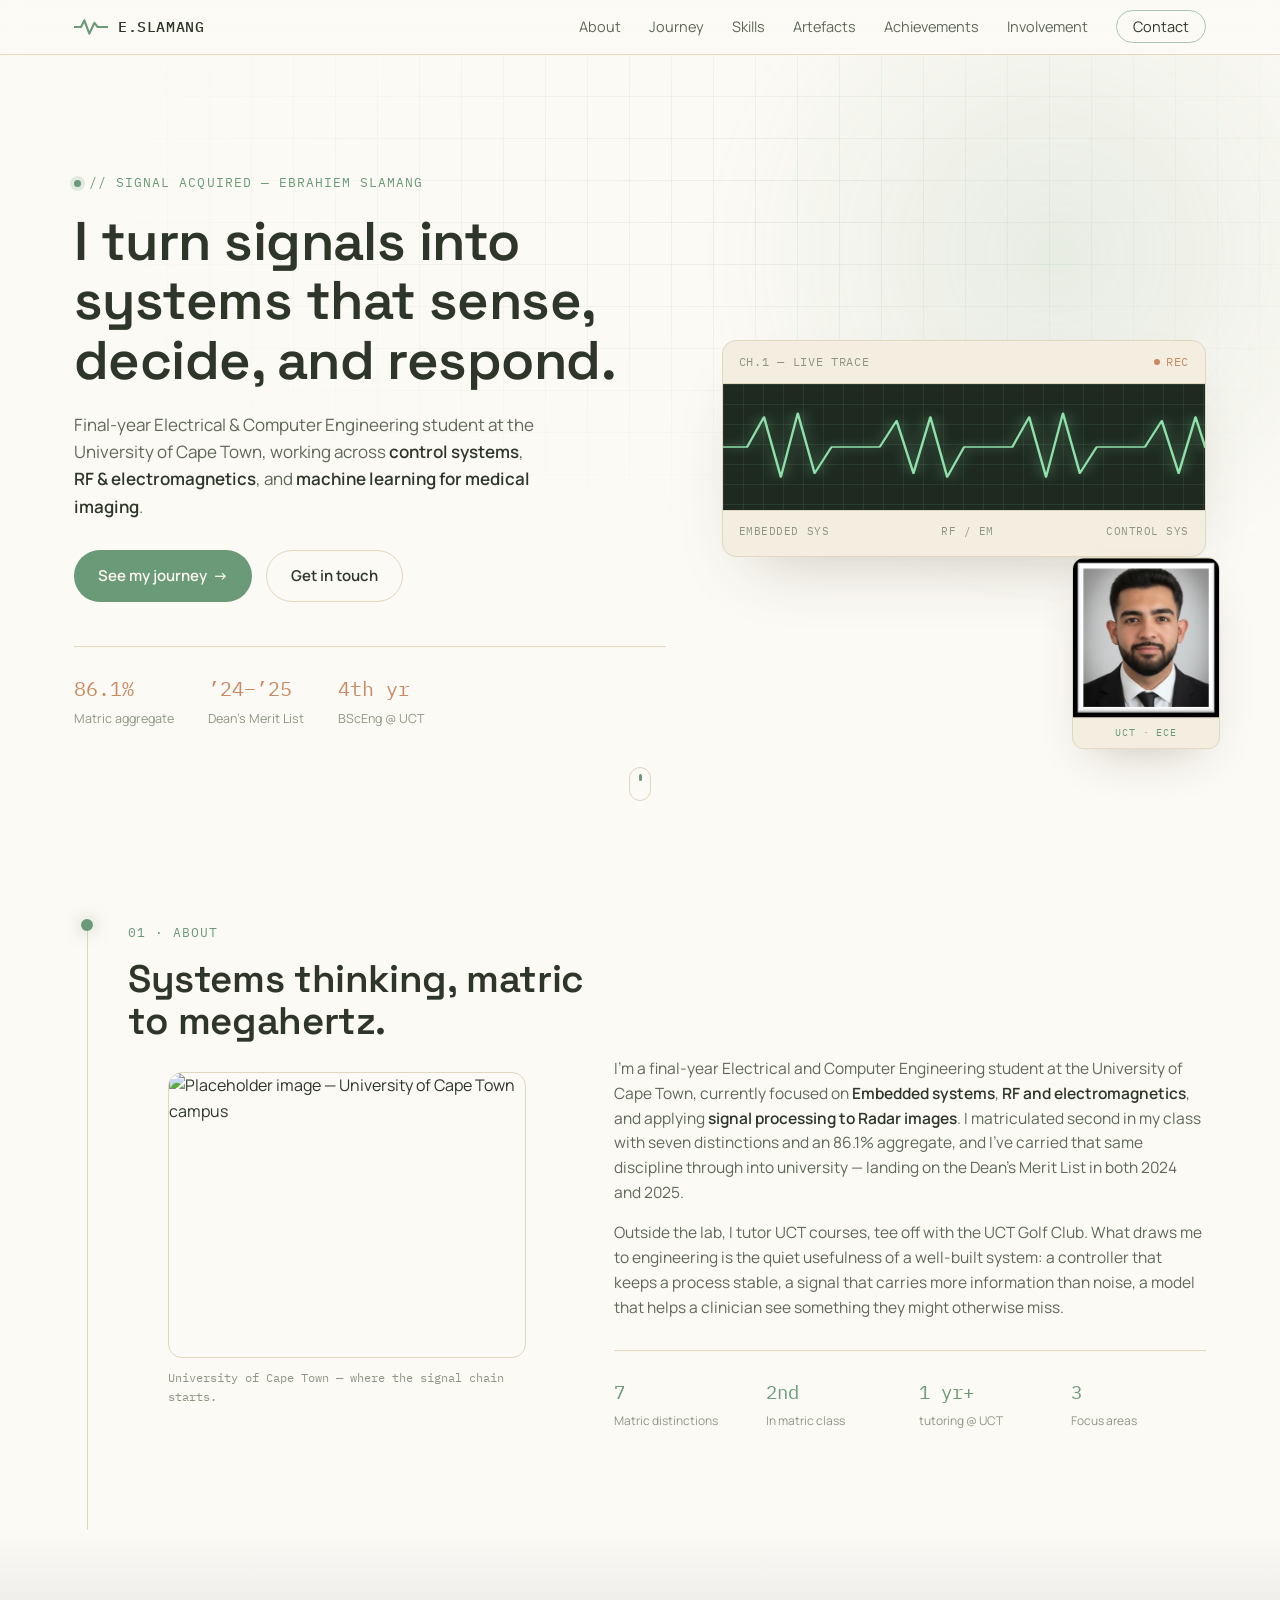
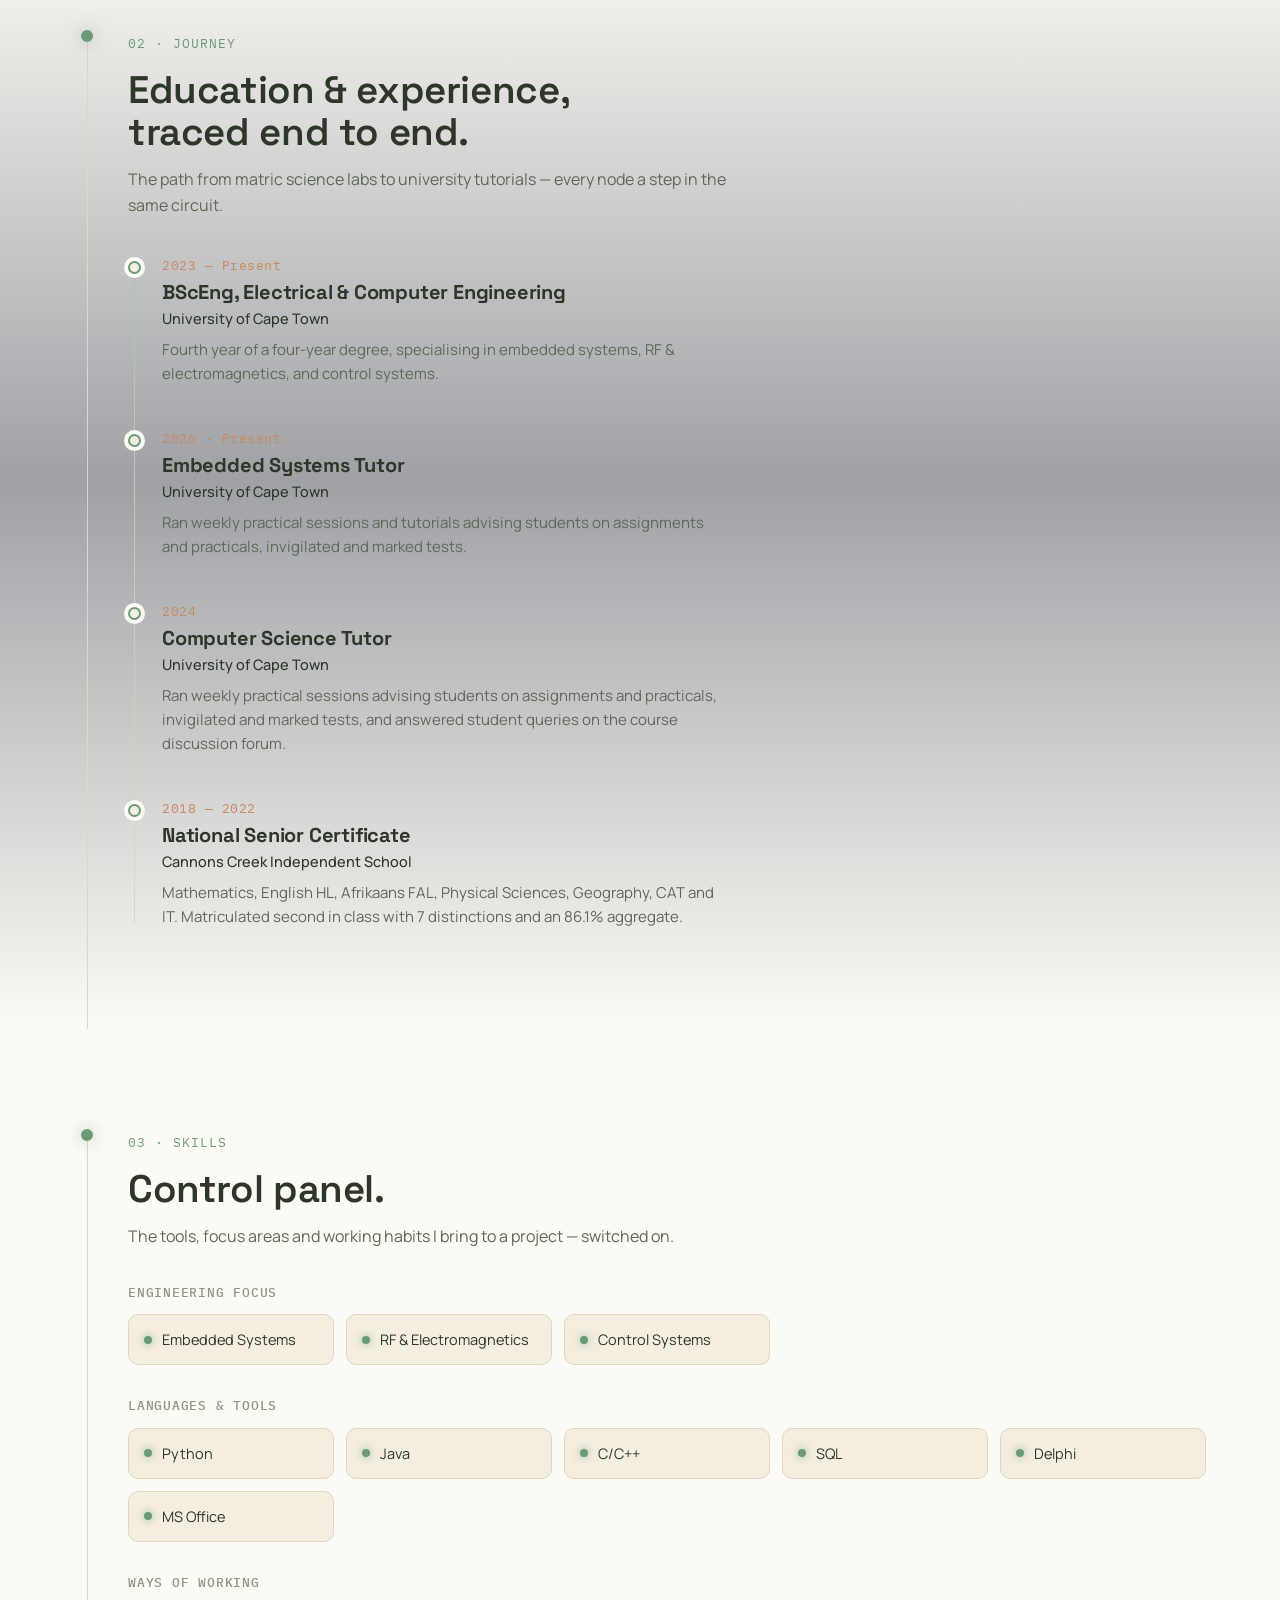
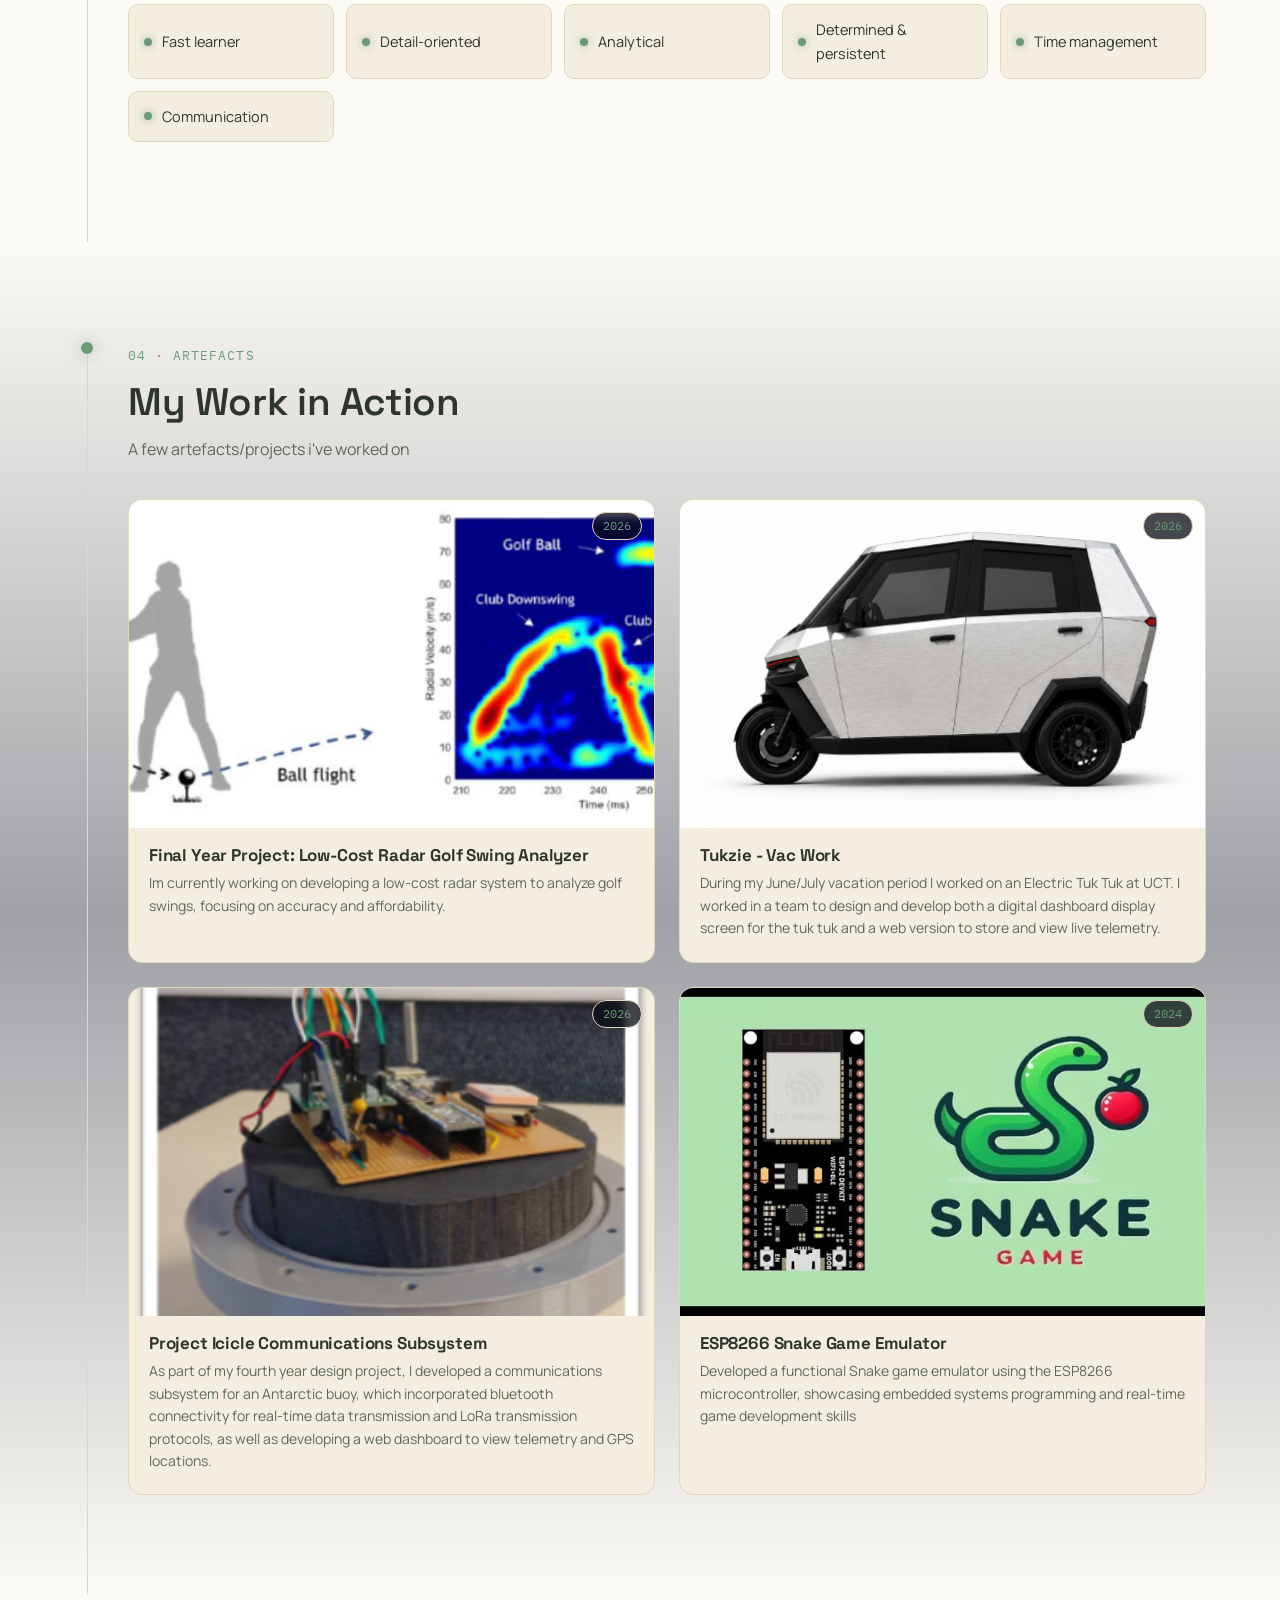
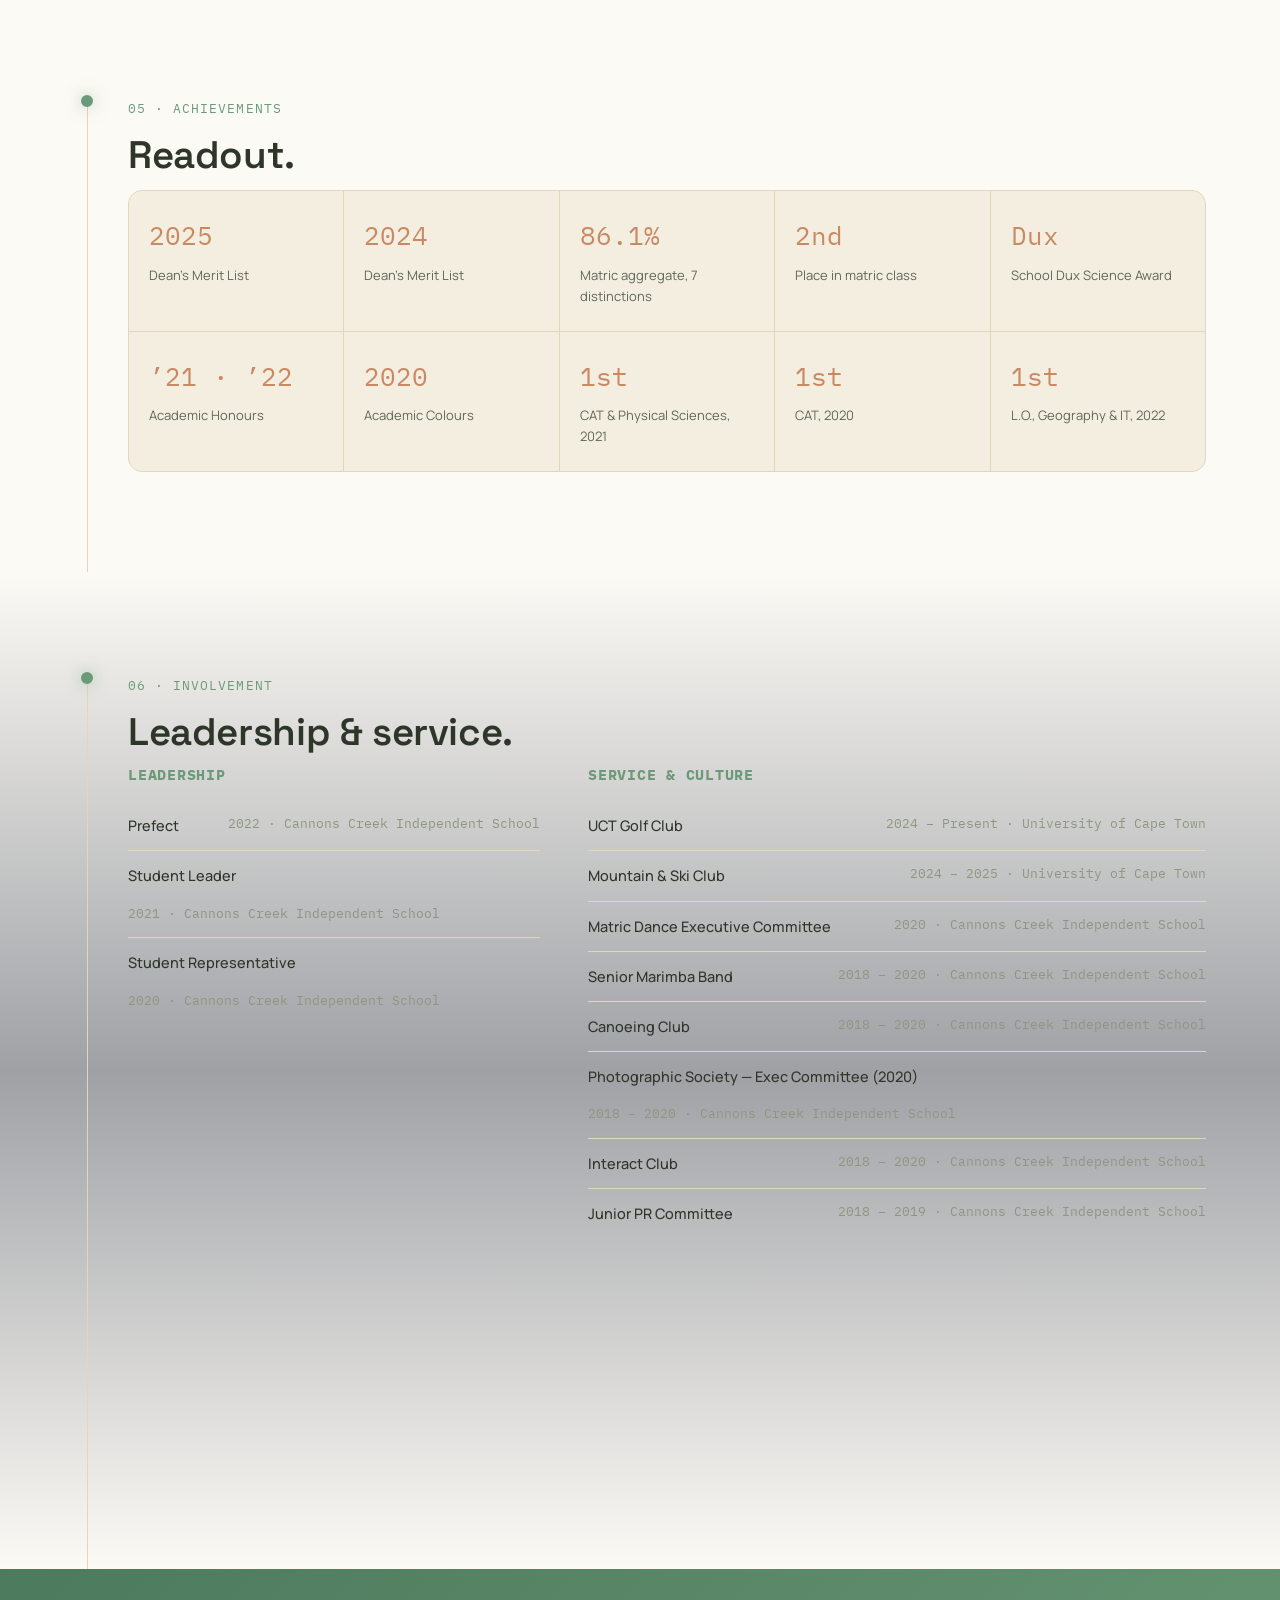
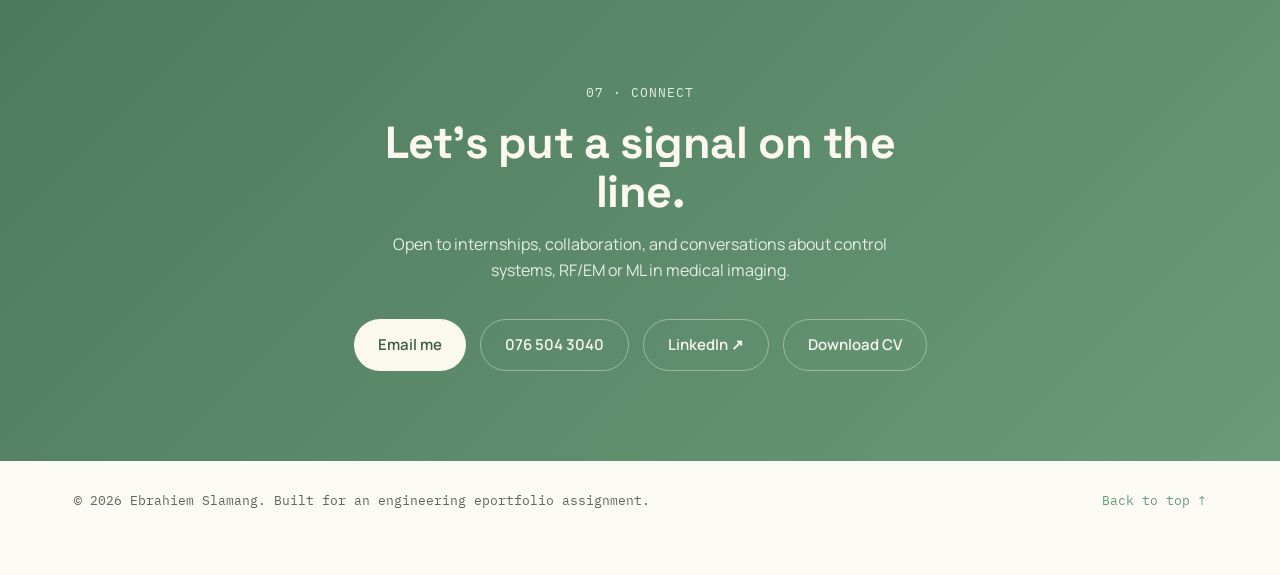
==== eportfolio/index.html @ 9cb1891c "Fixed problems with headshot and added projects with images" ====
<!DOCTYPE html>
<html lang="en">
<head>
<meta charset="UTF-8">
<meta name="viewport" content="width=device-width, initial-scale=1.0">
<title>Ebrahiem Slamang — Electrical &amp; Computer Engineer</title>
<meta name="description" content="Eportfolio of Ebrahiem Slamang, final-year Electrical & Computer Engineering student at the University of Cape Town — control systems, RF/electromagnetics and machine learning for medical imaging.">

<link rel="preconnect" href="https://fonts.googleapis.com">
<link rel="preconnect" href="https://fonts.gstatic.com" crossorigin>
<link href="https://fonts.googleapis.com/css2?family=Space+Grotesk:wght@400;500;600;700&family=Manrope:wght@400;500;600;700;800&family=IBM+Plex+Mono:wght@400;500;600&display=swap" rel="stylesheet">

<link rel="stylesheet" href="css/styles.css">
<link rel="icon" href="data:image/svg+xml,<svg xmlns=%22http://www.w3.org/2000/svg%22 viewBox=%220 0 100 100%22><rect width=%22100%22 height=%22100%22 rx=%2222%22 fill=%22%234C7A5C%22/><path d=%22M10 55 L30 55 L38 30 L50 75 L60 45 L68 55 L90 55%22 stroke=%22%23F8F5EC%22 stroke-width=%228%22 fill=%22none%22 stroke-linecap=%22round%22 stroke-linejoin=%22round%22/></svg>">
</head>
<body>

<!-- progress bar : live signal readout of scroll position -->
<div class="scan-progress" id="scanProgress" aria-hidden="true"></div>

<a class="skip-link" href="#main">Skip to content</a>

<header class="site-header" id="siteHeader">
  <div class="header-inner">
    <a href="#top" class="brand" aria-label="Back to top">
      <span class="brand-mark" aria-hidden="true">
        <svg viewBox="0 0 40 24" width="34" height="20"><polyline points="0,12 8,12 12,4 18,20 24,7 28,12 40,12" fill="none" stroke="currentColor" stroke-width="2.6" stroke-linecap="round" stroke-linejoin="round"/></svg>
      </span>
      <span class="brand-text">E.SLAMANG</span>
    </a>

    <nav class="site-nav" id="siteNav" aria-label="Primary">
      <ol>
        <li><a href="#about" class="nav-link">About</a></li>
        <li><a href="#journey" class="nav-link">Journey</a></li>
        <li><a href="#skills" class="nav-link">Skills</a></li>
        <li><a href="#artefacts" class="nav-link">Artefacts</a></li>
        <li><a href="#achievements" class="nav-link">Achievements</a></li>
        <li><a href="#involvement" class="nav-link">Involvement</a></li>
        <li><a href="#contact" class="nav-link nav-link--cta">Contact</a></li>
      </ol>
    </nav>

    <button class="nav-toggle" id="navToggle" aria-expanded="false" aria-controls="siteNav" aria-label="Toggle navigation menu">
      <span></span><span></span><span></span>
    </button>
  </div>
</header>

<main id="main">

  <!-- ============ HERO ============ -->
  <section class="hero" id="top">
    <div class="hero-bg" aria-hidden="true">
      <div class="grid-overlay"></div>
    </div>

    <div class="section-inner hero-inner">
      <div class="hero-copy">
        <p class="eyebrow"><span class="dot" aria-hidden="true"></span>// SIGNAL ACQUIRED — EBRAHIEM SLAMANG</p>
        <h1 class="hero-title">I turn signals into systems that sense, decide, and respond.</h1>
        <p class="hero-sub">Final-year Electrical &amp; Computer Engineering student at the University of Cape Town, working across <strong>control systems</strong>, <strong>RF &amp; electromagnetics</strong>, and <strong>machine learning for medical imaging</strong>.</p>

        <div class="hero-actions">
          <a href="#journey" class="btn btn-primary">See my journey<span aria-hidden="true"> →</span></a>
          <a href="#contact" class="btn btn-ghost">Get in touch</a>
        </div>

        <div class="hero-stats" role="list">
          <div class="hero-stat" role="listitem"><span class="hero-stat-num">86.1%</span><span class="hero-stat-label">Matric aggregate</span></div>
          <div class="hero-stat" role="listitem"><span class="hero-stat-num">’24–’25</span><span class="hero-stat-label">Dean's Merit List</span></div>
          <div class="hero-stat" role="listitem"><span class="hero-stat-num">4th yr</span><span class="hero-stat-label">BScEng @ UCT</span></div>
        </div>
      </div>

      <div class="hero-visual">
        <div class="scope-panel">
          <div class="scope-head">
            <span class="scope-title">CH.1 — LIVE TRACE</span>
            <span class="scope-rec"><span class="rec-dot" aria-hidden="true"></span>REC</span>
          </div>
          <div class="scope-screen">
            <svg class="waveform-svg" viewBox="0 0 400 120" preserveAspectRatio="none" aria-hidden="true">
              <g class="waveform-track">
                <polyline class="wf-line" points="0,60 20,60 34,20 48,100 62,15 76,95 90,60 110,60 130,60 144,25 158,95 172,20 186,100 200,60 220,60 240,60 254,20 268,100 282,15 296,95 310,60 330,60 350,60 364,25 378,95 392,20 400,60" />
                <polyline class="wf-line wf-line--copy" points="400,60 420,60 434,20 448,100 462,15 476,95 490,60 510,60 530,60 544,25 558,95 572,20 586,100 600,60 620,60 640,60 654,20 668,100 682,15 696,95 710,60 730,60 750,60 764,25 778,95 792,20 800,60" />
              </g>
            </svg>
          </div>
          <div class="scope-foot">
            <span>EMBEDDED SYS</span><span>RF / EM</span><span>CONTROL SYS</span>
          </div>
        </div>

        <div class="headshot-panel">
          <img src="images/headshot.jpg" alt="Portrait of Ebrahiem Slamang" width="342" height="373" loading="eager">
          <span class="headshot-tag">UCT · ECE</span>
        </div>
      </div>
    </div>

    <a href="#about" class="scroll-cue" aria-label="Scroll to About section">
      <span></span>
    </a>
  </section>

  <!-- ============ ABOUT ============ -->
  <section class="section" id="about">
    <div class="section-inner section-with-rail">
      <div class="rail" aria-hidden="true">
        <span class="rail-node"></span>
        <span class="rail-line"></span>
      </div>
      <div class="section-body">
        <p class="section-eyebrow">01 · About</p>
        <h2 class="section-title">Systems thinking, matric to megahertz.</h2>

        <div class="about-grid">
          <figure class="about-photo">
            <img src="https://picsum.photos/seed/uct-campus/700/560" alt="Placeholder image — University of Cape Town campus" loading="lazy">
            <figcaption>University of Cape Town — where the signal chain starts.</figcaption>
          </figure>

          <div class="about-text">
            <p>I'm a final-year Electrical and Computer Engineering student at the University of Cape Town, currently focused on <strong>Embedded systems</strong>, <strong>RF and electromagnetics</strong>, and applying <strong>signal processing to Radar images</strong>. I matriculated second in my class with seven distinctions and an 86.1% aggregate, and I've carried that same discipline through into university — landing on the Dean's Merit List in both 2024 and 2025.</p>
            <p>Outside the lab, I tutor UCT courses, tee off with the UCT Golf Club. What draws me to engineering is the quiet usefulness of a well-built system: a controller that keeps a process stable, a signal that carries more information than noise, a model that helps a clinician see something they might otherwise miss.</p>

            <div class="quickstats">
              <div class="qstat"><span class="qstat-num">7</span><span class="qstat-label">Matric distinctions</span></div>
              <div class="qstat"><span class="qstat-num">2nd</span><span class="qstat-label">In matric class</span></div>
              <div class="qstat"><span class="qstat-num">1 yr+</span><span class="qstat-label">tutoring @ UCT</span></div>
              <div class="qstat"><span class="qstat-num">3</span><span class="qstat-label">Focus areas</span></div>
            </div>
          </div>
        </div>
      </div>
    </div>
  </section>

  <!-- ============ JOURNEY ============ -->
  <section class="section section--alt" id="journey">
    <div class="section-inner section-with-rail">
      <div class="rail" aria-hidden="true">
        <span class="rail-node"></span>
        <span class="rail-line"></span>
      </div>
      <div class="section-body">
        <p class="section-eyebrow">02 · Journey</p>
        <h2 class="section-title">Education &amp; experience, traced end to end.</h2>
        <p class="section-lead">The path from matric science labs to university tutorials — every node a step in the same circuit.</p>

        <ol class="timeline">
          <li class="tl-item">
            <div class="tl-node" aria-hidden="true"></div>
            <div class="tl-content">
              <p class="tl-date">2023 — Present</p>
              <h3 class="tl-title">BScEng, Electrical &amp; Computer Engineering</h3>
              <p class="tl-org">University of Cape Town</p>
              <p class="tl-desc">Fourth year of a four-year degree, specialising in embedded systems, RF &amp; electromagnetics, and control systems.</p>
            </div>
          </li>
          
          <li class="tl-item">
            <div class="tl-node" aria-hidden="true"></div>
            <div class="tl-content">
              <p class="tl-date">2026 - Present</p>
              <h3 class="tl-title">Embedded Systems Tutor</h3>
              <p class="tl-org">University of Cape Town</p>
              <p class="tl-desc">Ran weekly practical sessions and tutorials advising students on assignments and practicals, invigilated and marked tests.</p>
            </div>
          </li>

          <li class="tl-item">
            <div class="tl-node" aria-hidden="true"></div>
            <div class="tl-content">
              <p class="tl-date">2024</p>
              <h3 class="tl-title">Computer Science Tutor</h3>
              <p class="tl-org">University of Cape Town</p>
              <p class="tl-desc">Ran weekly practical sessions advising students on assignments and practicals, invigilated and marked tests, and answered student queries on the course discussion forum.</p>
            </div>
          </li>

          <li class="tl-item">
            <div class="tl-node" aria-hidden="true"></div>
            <div class="tl-content">
              <p class="tl-date">2018 — 2022</p>
              <h3 class="tl-title">National Senior Certificate</h3>
              <p class="tl-org">Cannons Creek Independent School</p>
              <p class="tl-desc">Mathematics, English HL, Afrikaans FAL, Physical Sciences, Geography, CAT and IT. Matriculated second in class with 7 distinctions and an 86.1% aggregate.</p>
            </div>
          </li>
        </ol>
      </div>
    </div>
  </section>

  <!-- ============ SKILLS ============ -->
  <section class="section" id="skills">
    <div class="section-inner section-with-rail">
      <div class="rail" aria-hidden="true">
        <span class="rail-node"></span>
        <span class="rail-line"></span>
      </div>
      <div class="section-body">
        <p class="section-eyebrow">03 · Skills</p>
        <h2 class="section-title">Control panel.</h2>
        <p class="section-lead">The tools, focus areas and working habits I bring to a project — switched on.</p>

        <div class="panel-group">
          <h3 class="panel-group-title">Engineering focus</h3>
          <div class="module-grid">
            <div class="module"><span class="module-led"></span><span class="module-label">Embedded Systems</span></div>
            <div class="module"><span class="module-led"></span><span class="module-label">RF &amp; Electromagnetics</span></div>
            <div class="module"><span class="module-led"></span><span class="module-label">Control Systems</span></div>
          </div>
        </div>

        <div class="panel-group">
          <h3 class="panel-group-title">Languages &amp; tools</h3>
          <div class="module-grid">
            <div class="module"><span class="module-led"></span><span class="module-label">Python</span></div>
            <div class="module"><span class="module-led"></span><span class="module-label">Java</span></div>
            <div class="module"><span class="module-led"></span><span class="module-label">C/C++</span></div>
            <div class="module"><span class="module-led"></span><span class="module-label">SQL</span></div>
            <div class="module"><span class="module-led"></span><span class="module-label">Delphi</span></div>
            <div class="module"><span class="module-led"></span><span class="module-label">MS Office</span></div>
          </div>
        </div>

        <div class="panel-group">
          <h3 class="panel-group-title">Ways of working</h3>
          <div class="module-grid">
            <div class="module"><span class="module-led"></span><span class="module-label">Fast learner</span></div>
            <div class="module"><span class="module-led"></span><span class="module-label">Detail-oriented</span></div>
            <div class="module"><span class="module-led"></span><span class="module-label">Analytical</span></div>
            <div class="module"><span class="module-led"></span><span class="module-label">Determined &amp; persistent</span></div>
            <div class="module"><span class="module-led"></span><span class="module-label">Time management</span></div>
            <div class="module"><span class="module-led"></span><span class="module-label">Communication</span></div>
          </div>
        </div>
      </div>
    </div>
  </section>

  <!-- ============ ARTEFACTS ============ -->
  <section class="section section--alt" id="artefacts">
    <div class="section-inner section-with-rail">
      <div class="rail" aria-hidden="true">
        <span class="rail-node"></span>
        <span class="rail-line"></span>
      </div>
      <div class="section-body">
        <p class="section-eyebrow">04 · Artefacts</p>
        <h2 class="section-title">My Work in Action</h2>
        <p class="section-lead">A few artefacts/projects i've worked on </p>
      

        <div class="artefact-grid">
          <article class="artefact-card">
            <div class="artefact-media">
              <img src="images/Golf.png" alt="Final Year Project: Low-Cost Radar Golf Swing Analyzer" loading="lazy">
              <span class="artefact-tag">2026</span>
            </div>
            <div class="artefact-body">
              <h3>Final Year Project: Low-Cost Radar Golf Swing Analyzer</h3>
              <p>Im currently working on developing a low-cost radar system to analyze golf swings, focusing on accuracy and affordability.</p>
            </div>
          </article>
          
          <article class="artefact-card">
            <div class="artefact-media">
              <img src="images/Tukzie.png" alt="Tukzie electric tuk tuk" loading="lazy">
              <span class="artefact-tag">2026</span>
            </div>
            <div class="artefact-body">
              <h3>Tukzie - Vac Work</h3>
              <p>During my June/July vacation period I worked on an Electric Tuk Tuk at UCT. I worked in a team to design and develop both a digital dashboard display screen for the tuk tuk and a web version to store and view live telemetry.</p>
            </div>
          </article>

          <article class="artefact-card">
            <div class="artefact-media">
              <img src="images/Project_Icicle.png" alt="Project Icicle communications subsystem" loading="lazy">
              <span class="artefact-tag">2026</span>
            </div>
            <div class="artefact-body">
              <h3> Project Icicle Communications Subsystem</h3>
              <p> As part of my fourth year design project, I developed a communications subsystem for an Antarctic buoy, which incorporated bluetooth connectivity for real-time data transmission and LoRa transmission protocols, as well as developing a web dashboard to view telemetry and GPS locations.</p>
            </div>
          </article>

          <article class="artefact-card">
            <div class="artefact-media">
              <img src="images/Snake_Game.jpg" alt="ESP8266 Snake Game Emulator" loading="lazy">
              <span class="artefact-tag">2024</span>
            </div>
            <div class="artefact-body">
              <h3> ESP8266 Snake Game Emulator</h3>
              <p> Developed a functional Snake game emulator using the ESP8266 microcontroller, showcasing embedded systems programming and real-time game development skills</p>
            </div>
          </article>

        </div>
      </div>
    </div>
  </section>

  <!-- ============ ACHIEVEMENTS ============ -->
  <section class="section" id="achievements">
    <div class="section-inner section-with-rail">
      <div class="rail" aria-hidden="true">
        <span class="rail-node"></span>
        <span class="rail-line"></span>
      </div>
      <div class="section-body">
        <p class="section-eyebrow">05 · Achievements</p>
        <h2 class="section-title">Readout.</h2>

        <div class="readout-grid">
          <div class="readout"><span class="readout-num">2025</span><span class="readout-label">Dean's Merit List</span></div>
          <div class="readout"><span class="readout-num">2024</span><span class="readout-label">Dean's Merit List</span></div>
          <div class="readout"><span class="readout-num">86.1%</span><span class="readout-label">Matric aggregate, 7 distinctions</span></div>
          <div class="readout"><span class="readout-num">2nd</span><span class="readout-label">Place in matric class</span></div>
          <div class="readout"><span class="readout-num">Dux</span><span class="readout-label">School Dux Science Award</span></div>
          <div class="readout"><span class="readout-num">’21 · ’22</span><span class="readout-label">Academic Honours</span></div>
          <div class="readout"><span class="readout-num">2020</span><span class="readout-label">Academic Colours</span></div>
          <div class="readout"><span class="readout-num">1st</span><span class="readout-label">CAT &amp; Physical Sciences, 2021</span></div>
          <div class="readout"><span class="readout-num">1st</span><span class="readout-label">CAT, 2020</span></div>
          <div class="readout"><span class="readout-num">1st</span><span class="readout-label">L.O., Geography &amp; IT, 2022</span></div>
        </div>
      </div>
    </div>
  </section>

  <!-- ============ INVOLVEMENT ============ -->
  <section class="section section--alt" id="involvement">
    <div class="section-inner section-with-rail">
      <div class="rail" aria-hidden="true">
        <span class="rail-node"></span>
        <span class="rail-line"></span>
      </div>
      <div class="section-body">
        <p class="section-eyebrow">06 · Involvement</p>
        <h2 class="section-title">Leadership &amp; service.</h2>

        <div class="involve-grid">
          <div class="involve-col">
            <h3 class="involve-heading">Leadership</h3>
            <ul class="involve-list">
              <li><span class="involve-role">Prefect</span><span class="involve-meta">2022 · Cannons Creek Independent School</span></li>
              <li><span class="involve-role">Student Leader</span><span class="involve-meta">2021 · Cannons Creek Independent School</span></li>
              <li><span class="involve-role">Student Representative</span><span class="involve-meta">2020 · Cannons Creek Independent School</span></li>
            </ul>
          </div>

          <div class="involve-col">
            <h3 class="involve-heading">Service &amp; culture</h3>
            <ul class="involve-list">
              <li><span class="involve-role">UCT Golf Club</span><span class="involve-meta">2024 – Present · University of Cape Town</span></li>
              <li><span class="involve-role">Mountain &amp; Ski Club</span><span class="involve-meta">2024 – 2025 · University of Cape Town</span></li>
              <li><span class="involve-role">Matric Dance Executive Committee</span><span class="involve-meta">2020 · Cannons Creek Independent School</span></li>
              <li><span class="involve-role">Senior Marimba Band</span><span class="involve-meta">2018 – 2020 · Cannons Creek Independent School</span></li>
              <li><span class="involve-role">Canoeing Club</span><span class="involve-meta">2018 – 2020 · Cannons Creek Independent School</span></li>
              <li><span class="involve-role">Photographic Society — Exec Committee (2020)</span><span class="involve-meta">2018 – 2020 · Cannons Creek Independent School</span></li>
              <li><span class="involve-role">Interact Club</span><span class="involve-meta">2018 – 2020 · Cannons Creek Independent School</span></li>
              <li><span class="involve-role">Junior PR Committee</span><span class="involve-meta">2018 – 2019 · Cannons Creek Independent School</span></li>
            </ul>
          </div>
        </div>

        <div class="gallery-strip">
          <img src="https://picsum.photos/seed/golf-club/400/300" alt="Placeholder image — golf club" loading="lazy">
          <img src="https://picsum.photos/seed/mountain-ski/400/300" alt="Placeholder image — mountain and ski club" loading="lazy">
          <img src="https://picsum.photos/seed/marimba-band/400/300" alt="Placeholder image — marimba band" loading="lazy">
          <img src="https://picsum.photos/seed/canoeing/400/300" alt="Placeholder image — canoeing club" loading="lazy">
        </div>
      </div>
    </div>
  </section>

  <!-- ============ CONTACT ============ -->
  <section class="contact" id="contact">
    <div class="section-inner">
      <p class="section-eyebrow section-eyebrow--light">07 · Connect</p>
      <h2 class="contact-title">Let's put a signal on the line.</h2>
      <p class="contact-sub">Open to internships, collaboration, and conversations about control systems, RF/EM or ML in medical imaging.</p>

      <div class="contact-actions">
        <a class="btn btn-primary" href="mailto:ebrahiem.2004@gmail.com">Email me</a>
        <a class="btn btn-ghost" href="tel:+27765043040">076 504 3040</a>
        <a class="btn btn-ghost" href="https://www.linkedin.com/in/ebrahiem-slamang-a6b352260/" target="_blank" rel="noopener">LinkedIn ↗</a>
        <a class="btn btn-ghost" href="Ebrahiem_Slamang_CV.pdf" target="_blank" rel="noopener">Download CV</a>
      </div>
    </div>
  </section>

</main>

<footer class="site-footer">
  <div class="section-inner footer-inner">
    <p>&copy; <span id="year"></span> Ebrahiem Slamang. Built for an engineering eportfolio assignment.</p>
    <a href="#top" class="back-to-top">Back to top ↑</a>
  </div>
</footer>

<script src="js/script.js" defer></script>
</body>
</html>
---- eportfolio/css/styles.css ----
/* ==========================================================================
   Ebrahiem Slamang — eportfolio
   Design system: "signal trace" — dark lab/scope aesthetic, cyan + amber
   ========================================================================== */

:root{
  /* colour tokens — "Birch & Moss", lightened */
  --bg-void:      #FCFAF5;
  --bg-panel:     #F4EEE1;
  --bg-panel-2:   #EBE2CC;
  --line:         #E1D6BE;
  --trace-cyan:   #6B9A78;
  --trace-cyan-dim: #A9C4B2;
  --trace-amber:  #C98A63;
  --text-hi:      #2E362A;
  --text-lo:      #5F6858;
  --text-faint:   #8E9683;

  /* dedicated dark "instrument screen" tokens — kept dark on purpose
     so the oscilloscope panel still reads like a real screen */
  --scope-bg:    #1E2A20;
  --scope-glow:  #8FE0AA;

  /* type */
  --f-display: 'Space Grotesk', sans-serif;
  --f-body: 'Manrope', sans-serif;
  --f-mono: 'IBM Plex Mono', monospace;

  --maxw: 1180px;
  --radius: 14px;
}

*, *::before, *::after{ box-sizing: border-box; }

html{ scroll-behavior: smooth; }

@media (prefers-reduced-motion: reduce){
  html{ scroll-behavior: auto; }
  *, *::before, *::after{
    animation-duration: 0.001ms !important;
    animation-iteration-count: 1 !important;
    transition-duration: 0.001ms !important;
    scroll-behavior: auto !important;
  }
}

body{
  margin: 0;
  background: var(--bg-void);
  color: var(--text-hi);
  font-family: var(--f-body);
  font-size: 16px;
  line-height: 1.6;
  -webkit-font-smoothing: antialiased;
}

img{ max-width: 100%; display: block; }

a{ color: inherit; text-decoration: none; }

h1, h2, h3{
  font-family: var(--f-display);
  line-height: 1.1;
  margin: 0;
  letter-spacing: -0.01em;
}

p{ margin: 0 0 1em; color: var(--text-lo); }
p:last-child{ margin-bottom: 0; }
strong{ color: var(--text-hi); font-weight: 600; }

.skip-link{
  position: absolute;
  left: -999px;
  top: 0;
  background: var(--trace-cyan);
  color: var(--bg-void);
  padding: 10px 16px;
  z-index: 999;
  font-family: var(--f-mono);
  font-size: 14px;
}
.skip-link:focus{ left: 12px; top: 12px; }

:focus-visible{
  outline: 2px solid var(--trace-cyan);
  outline-offset: 3px;
}

.section-inner{
  max-width: var(--maxw);
  margin: 0 auto;
  padding: 0 24px;
}

/* ---------- scan progress bar ---------- */
.scan-progress{
  position: fixed;
  top: 0; left: 0;
  height: 3px;
  width: 0%;
  background: linear-gradient(90deg, var(--trace-cyan), var(--trace-amber));
  z-index: 1000;
  transition: width 80ms linear;
}

/* ---------- header / nav ---------- */
.site-header{
  position: sticky;
  top: 0;
  z-index: 500;
  background: rgba(252, 250, 245, 0.82);
  backdrop-filter: blur(10px);
  border-bottom: 1px solid var(--line);
  transition: box-shadow 260ms ease, background 260ms ease;
}
.site-header.is-scrolled{
  background: rgba(252, 250, 245, 0.96);
  box-shadow: 0 12px 30px -20px rgba(60,50,30,0.25);
}
.header-inner{
  max-width: var(--maxw);
  margin: 0 auto;
  padding: 14px 24px;
  display: flex;
  align-items: center;
  justify-content: space-between;
  gap: 20px;
}
.brand{
  display: flex;
  align-items: center;
  gap: 10px;
  font-family: var(--f-mono);
  font-weight: 500;
  font-size: 15px;
  letter-spacing: 0.04em;
  color: var(--text-hi);
}
.brand-mark{ color: var(--trace-cyan); display: inline-flex; }
.site-nav ol{
  list-style: none;
  display: flex;
  gap: 28px;
  margin: 0;
  padding: 0;
}
.nav-link{
  font-size: 14.5px;
  color: var(--text-lo);
  position: relative;
  padding: 4px 0;
  transition: color 180ms ease;
}
.nav-link::after{
  content: '';
  position: absolute;
  left: 0; bottom: -2px;
  width: 0%;
  height: 2px;
  background: var(--trace-cyan);
  transition: width 220ms ease;
}
.nav-link:hover, .nav-link.is-active{ color: var(--text-hi); }
.nav-link:hover::after, .nav-link.is-active::after{ width: 100%; }
.nav-link--cta{
  border: 1px solid var(--trace-cyan-dim);
  border-radius: 999px;
  padding: 6px 16px;
  color: var(--trace-cyan);
}
.nav-link--cta::after{ display: none; }
.nav-link--cta:hover{ background: rgba(79, 216, 196, 0.1); color: var(--trace-cyan); }

.nav-toggle{
  display: none;
  flex-direction: column;
  justify-content: center;
  gap: 5px;
  width: 38px;
  height: 34px;
  background: transparent;
  border: 1px solid var(--line);
  border-radius: 8px;
  cursor: pointer;
}
.nav-toggle span{
  display: block;
  height: 2px;
  width: 18px;
  margin: 0 auto;
  background: var(--text-hi);
  transition: transform 220ms ease, opacity 220ms ease;
}
.nav-toggle[aria-expanded="true"] span:nth-child(1){ transform: translateY(7px) rotate(45deg); }
.nav-toggle[aria-expanded="true"] span:nth-child(2){ opacity: 0; }
.nav-toggle[aria-expanded="true"] span:nth-child(3){ transform: translateY(-7px) rotate(-45deg); }

/* ---------- eyebrow / shared type ---------- */
.eyebrow, .section-eyebrow{
  font-family: var(--f-mono);
  font-size: 13px;
  letter-spacing: 0.08em;
  color: var(--trace-cyan);
  display: inline-flex;
  align-items: center;
  gap: 8px;
  margin: 0 0 18px;
  text-transform: uppercase;
}
.section-eyebrow--light{ color: #F8F5EC; }
.dot{
  width: 7px; height: 7px;
  border-radius: 50%;
  background: var(--trace-cyan);
  box-shadow: 0 0 0 4px rgba(107,154,120,0.18);
  animation: pulse 2.4s ease-in-out infinite;
}
@keyframes pulse{
  0%, 100%{ opacity: 1; }
  50%{ opacity: 0.35; }
}

/* ---------- hero ---------- */
.hero{
  position: relative;
  padding: 84px 0 60px;
  overflow: hidden;
}
.hero-bg{ position: absolute; inset: 0; z-index: 0; pointer-events: none; }
.grid-overlay{
  position: absolute; inset: -1px;
  background-image:
    linear-gradient(rgba(107,154,120,0.12) 1px, transparent 1px),
    linear-gradient(90deg, rgba(107,154,120,0.12) 1px, transparent 1px);
  background-size: 42px 42px;
  mask-image: radial-gradient(ellipse 80% 60% at 60% 20%, black 0%, transparent 75%);
}
.hero-inner{
  position: relative;
  z-index: 1;
  display: grid;
  grid-template-columns: 1.1fr 0.9fr;
  gap: 56px;
  align-items: center;
  padding-top: 30px;
  padding-bottom: 30px;
}
.hero-title{
  font-size: clamp(2.1rem, 4.4vw, 3.4rem);
  font-weight: 600;
  margin-bottom: 20px;
}
.hero-sub{
  font-size: 17px;
  max-width: 46ch;
  margin-bottom: 30px;
}
.hero-actions{
  display: flex;
  gap: 14px;
  flex-wrap: wrap;
  margin-bottom: 44px;
}

.btn{
  display: inline-flex;
  align-items: center;
  gap: 6px;
  font-family: var(--f-body);
  font-weight: 600;
  font-size: 15px;
  padding: 13px 24px;
  border-radius: 999px;
  transition: transform 180ms ease, background 180ms ease, border-color 180ms ease, color 180ms ease;
}
.btn-primary{
  background: var(--trace-cyan);
  color: #FBF8F0;
}
.btn-primary:hover{ transform: translateY(-2px); background: #5C8968; }
.btn-ghost{
  border: 1px solid var(--line);
  color: var(--text-hi);
}
.btn-ghost:hover{ border-color: var(--trace-cyan-dim); transform: translateY(-2px); background: rgba(107,154,120,0.06); }

.hero-stats{
  display: flex;
  gap: 34px;
  flex-wrap: wrap;
  padding-top: 26px;
  border-top: 1px solid var(--line);
}
.hero-stat{ display: flex; flex-direction: column; gap: 4px; }
.hero-stat-num{
  font-family: var(--f-mono);
  font-size: 20px;
  color: var(--trace-amber);
}
.hero-stat-label{ font-size: 12.5px; color: var(--text-faint); }

/* scope panel */
.hero-visual{ position: relative; }
.scope-panel{
  background: var(--bg-panel);
  border: 1px solid var(--line);
  border-radius: var(--radius);
  overflow: hidden;
  box-shadow: 0 30px 70px -32px rgba(60,50,30,0.28);
}
.scope-head{
  display: flex;
  justify-content: space-between;
  align-items: center;
  padding: 12px 16px;
  border-bottom: 1px solid var(--line);
  font-family: var(--f-mono);
  font-size: 11.5px;
  color: var(--text-faint);
  letter-spacing: 0.06em;
}
.scope-rec{ display: inline-flex; align-items: center; gap: 6px; color: var(--trace-amber); }
.rec-dot{
  width: 6px; height: 6px; border-radius: 50%;
  background: var(--trace-amber);
  animation: pulse 1.6s ease-in-out infinite;
}
.scope-screen{
  background:
    linear-gradient(rgba(143,224,170,0.09) 1px, transparent 1px) 0 0 / 100% 20px,
    linear-gradient(90deg, rgba(143,224,170,0.09) 1px, transparent 1px) 0 0 / 20px 100%,
    var(--scope-bg);
  padding: 18px 0;
  overflow: hidden;
}
.waveform-svg{ width: 100%; height: 90px; display: block; }
.waveform-track{ animation: scroll-trace 6s linear infinite; }
.wf-line{
  fill: none;
  stroke: var(--scope-glow);
  stroke-width: 2;
  stroke-linecap: round;
  stroke-linejoin: round;
  filter: drop-shadow(0 0 6px rgba(143,224,170,0.6));
}
@keyframes scroll-trace{
  from{ transform: translateX(0); }
  to{ transform: translateX(-400px); }
}
.scope-foot{
  display: flex;
  justify-content: space-between;
  padding: 12px 16px 16px;
  font-family: var(--f-mono);
  font-size: 10.5px;
  color: var(--text-faint);
  letter-spacing: 0.05em;
  border-top: 1px solid var(--line);
}

.headshot-panel{
  position: absolute;
  right: -14px;
  bottom: 0;
  transform: translateY(calc(100%));   /* ← change this line */
  width: 148px;
  border-radius: 12px;
  overflow: hidden;
  border: 1px solid var(--line);
  background: var(--bg-panel);
  box-shadow: 0 20px 50px -22px rgba(60, 50, 30, 0.3);
}
.headshot-panel img{ display: block; width: 100%; height: auto; }
.headshot-tag{
  display: block;
  text-align: center;
  font-family: var(--f-mono);
  font-size: 10px;
  letter-spacing: 0.08em;
  color: var(--trace-cyan);
  padding: 7px 0;
  border-top: 1px solid var(--line);
}

.scroll-cue{
  position: absolute;
  bottom: 18px;
  left: 50%;
  transform: translateX(-50%);
  width: 22px; height: 34px;
  border: 1px solid var(--line);
  border-radius: 12px;
  display: flex;
  justify-content: center;
  padding-top: 6px;
  z-index: 2;
}
.scroll-cue span{
  width: 3px; height: 7px;
  border-radius: 2px;
  background: var(--trace-cyan);
  animation: scroll-cue-move 1.8s ease-in-out infinite;
}
@keyframes scroll-cue-move{
  0%{ opacity: 0; transform: translateY(0); }
  30%{ opacity: 1; }
  100%{ opacity: 0; transform: translateY(10px); }
}

/* ---------- generic section ---------- */
.section{ padding: 100px 0; position: relative; }
.section--alt{ background: linear-gradient(180deg, transparent, rgba(19,27,46,0.4), transparent); }

.section-with-rail{
  display: grid;
  grid-template-columns: 26px 1fr;
  gap: 28px;
}
.rail{
  position: relative;
  display: flex;
  justify-content: center;
}
.rail-line{
  position: absolute;
  top: 6px; bottom: -100px;
  width: 1px;
  background: var(--line);
}
.rail-node{
  width: 12px; height: 12px;
  border-radius: 50%;
  border: 2px solid var(--line);
  background: var(--bg-void);
  z-index: 1;
  transition: border-color 320ms ease, background 320ms ease, box-shadow 320ms ease;
}
.section.is-inview .rail-node{
  border-color: var(--trace-cyan);
  background: var(--trace-cyan);
  box-shadow: 0 0 16px rgba(107,154,120,0.55);
}

.section-eyebrow{ margin-bottom: 14px; }
.section-title{
  font-size: clamp(1.7rem, 3vw, 2.4rem);
  font-weight: 600;
  margin-bottom: 14px;
  max-width: 20ch;
}
.section-lead{
  max-width: 60ch;
  font-size: 16px;
  margin-bottom: 36px;
}

/* ---------- about ---------- */
.about-grid{
  display: grid;
  grid-template-columns: 0.85fr 1.15fr;
  gap: 48px;
  align-items: start;
  margin-top: 10px;
}
.about-photo img{
  border-radius: var(--radius);
  border: 1px solid var(--line);
  aspect-ratio: 5/4;
  object-fit: cover;
}
.about-photo figcaption{
  margin-top: 10px;
  font-family: var(--f-mono);
  font-size: 12px;
  color: var(--text-faint);
}
.about-text p{ font-size: 15.5px; }
.quickstats{
  display: grid;
  grid-template-columns: repeat(4, 1fr);
  gap: 18px;
  margin-top: 30px;
  padding-top: 26px;
  border-top: 1px solid var(--line);
}
.qstat{ display: flex; flex-direction: column; gap: 4px; }
.qstat-num{ font-family: var(--f-mono); color: var(--trace-cyan); font-size: 19px; }
.qstat-label{ font-size: 12px; color: var(--text-faint); }

/* ---------- timeline ---------- */
.timeline{
  list-style: none;
  margin: 0;
  padding: 0;
  position: relative;
}
.timeline::before{
  content: '';
  position: absolute;
  left: 6px;
  top: 6px;
  bottom: 6px;
  width: 1px;
  background: linear-gradient(var(--trace-cyan-dim), var(--line));
}
.tl-item{
  position: relative;
  padding-left: 34px;
  margin-bottom: 42px;
}
.tl-item:last-child{ margin-bottom: 0; }
.tl-node{
  position: absolute;
  left: 0; top: 6px;
  width: 13px; height: 13px;
  border-radius: 50%;
  background: var(--bg-panel);
  border: 2px solid var(--trace-cyan);
  box-shadow: 0 0 0 4px var(--bg-void);
}
.tl-date{
  font-family: var(--f-mono);
  font-size: 12.5px;
  color: var(--trace-amber);
  letter-spacing: 0.04em;
  margin-bottom: 6px;
}
.tl-title{ font-size: 20px; margin-bottom: 4px; }
.tl-org{ color: var(--text-hi); font-size: 14.5px; margin-bottom: 8px; font-weight: 500; }
.tl-desc{ max-width: 62ch; font-size: 15px; }

/* ---------- skills / control panel ---------- */
.panel-group{ margin-bottom: 34px; }
.panel-group:last-child{ margin-bottom: 0; }
.panel-group-title{
  font-family: var(--f-mono);
  font-size: 13px;
  color: var(--text-faint);
  letter-spacing: 0.06em;
  text-transform: uppercase;
  margin-bottom: 14px;
  font-weight: 500;
}
.module-grid{
  display: grid;
  grid-template-columns: repeat(auto-fill, minmax(190px, 1fr));
  gap: 12px;
}
.module{
  display: flex;
  align-items: center;
  gap: 10px;
  background: var(--bg-panel);
  border: 1px solid var(--line);
  border-radius: 10px;
  padding: 13px 15px;
  transition: border-color 200ms ease, transform 200ms ease, background 200ms ease;
}
.module:hover{
  border-color: var(--trace-cyan-dim);
  transform: translateY(-3px);
  background: var(--bg-panel-2);
}
.module-led{
  width: 8px; height: 8px;
  border-radius: 50%;
  background: var(--trace-cyan);
  box-shadow: 0 0 8px rgba(107,154,120,0.7);
  flex-shrink: 0;
}
.module-label{ font-size: 14.5px; color: var(--text-hi); }

/* ---------- artefacts ---------- */
.artefact-grid{
  display: grid;
  grid-template-columns: repeat(2, 1fr);
  gap: 24px;
}
.artefact-card{
  background: var(--bg-panel);
  border: 1px solid var(--line);
  border-radius: var(--radius);
  overflow: hidden;
  transition: transform 220ms ease, border-color 220ms ease;
}
.artefact-card:hover{ transform: translateY(-4px); border-color: var(--trace-cyan-dim); }
.artefact-media{ position: relative; aspect-ratio: 16/10; overflow: hidden; }
.artefact-media img{ width: 100%; height: 100%; object-fit: cover; transition: transform 500ms ease; }
.artefact-card:hover .artefact-media img{ transform: scale(1.06); }
.artefact-tag{
  position: absolute;
  top: 12px; right: 12px;
  background: rgba(8,11,20,0.75);
  backdrop-filter: blur(4px);
  border: 1px solid var(--line);
  color: var(--trace-cyan);
  font-family: var(--f-mono);
  font-size: 11.5px;
  padding: 4px 10px;
  border-radius: 999px;
}
.artefact-body{ padding: 18px 20px 22px; }
.artefact-body h3{ font-size: 17px; margin-bottom: 8px; }
.artefact-body p{ font-size: 14px; }

/* ---------- achievements / readout ---------- */
.readout-grid{
  display: grid;
  grid-template-columns: repeat(auto-fill, minmax(210px, 1fr));
  gap: 1px;
  background: var(--line);
  border: 1px solid var(--line);
  border-radius: var(--radius);
  overflow: hidden;
}
.readout{
  background: var(--bg-panel);
  padding: 24px 20px;
  display: flex;
  flex-direction: column;
  gap: 8px;
  transition: background 200ms ease;
}
.readout:hover{ background: var(--bg-panel-2); }
.readout-num{ font-family: var(--f-mono); font-size: 26px; color: var(--trace-amber); }
.readout-label{ font-size: 13px; color: var(--text-lo); }

/* ---------- involvement ---------- */
.involve-grid{
  display: grid;
  grid-template-columns: 0.8fr 1.2fr;
  gap: 48px;
  margin-bottom: 36px;
}
.involve-heading{
  font-size: 15px;
  font-family: var(--f-mono);
  letter-spacing: 0.05em;
  color: var(--trace-cyan);
  text-transform: uppercase;
  margin-bottom: 18px;
}
.involve-list{ list-style: none; margin: 0; padding: 0; }
.involve-list li{
  display: flex;
  justify-content: space-between;
  gap: 16px;
  flex-wrap: wrap;
  padding: 13px 0;
  border-bottom: 1px solid var(--line);
}
.involve-list li:last-child{ border-bottom: none; }
.involve-role{ color: var(--text-hi); font-weight: 500; font-size: 14.5px; }
.involve-meta{ color: var(--text-faint); font-size: 13px; font-family: var(--f-mono); }

.gallery-strip{
  display: grid;
  grid-template-columns: repeat(4, 1fr);
  gap: 14px;
}
.gallery-strip img{
  border-radius: 10px;
  aspect-ratio: 4/3;
  object-fit: cover;
  border: 1px solid var(--line);
  filter: grayscale(0.15);
  transition: transform 300ms ease, filter 300ms ease;
}
.gallery-strip img:hover{ transform: translateY(-4px); filter: grayscale(0); }

/* ---------- contact ---------- */
.contact{
  padding: 110px 0 90px;
  background: linear-gradient(135deg, #4C7A5C 0%, #6B9A78 100%);
  color: #F8F5EC;
  text-align: center;
}
.contact .section-eyebrow{ color: #E4EFE6; justify-content: center; }
.contact .dot{ background: #F8F5EC; box-shadow: 0 0 0 4px rgba(248,245,236,0.2); }
.contact-title{
  font-size: clamp(1.9rem, 4vw, 2.8rem);
  color: #FBF8F0;
  max-width: 18ch;
  margin: 0 auto 16px;
}
.contact-sub{
  max-width: 50ch;
  margin: 0 auto 36px;
  color: #E4EFE6;
  font-size: 16px;
}
.contact-actions{
  display: flex;
  gap: 14px;
  justify-content: center;
  flex-wrap: wrap;
}
.contact .btn-primary{ background: #FBF8F0; color: #3E5C46; }
.contact .btn-primary:hover{ background: #FFFFFF; }
.contact .btn-ghost{ border-color: rgba(248,245,236,0.4); color: #F8F5EC; }
.contact .btn-ghost:hover{ border-color: #F8F5EC; background: rgba(248,245,236,0.12); }

/* ---------- footer ---------- */
.site-footer{ padding: 30px 0 50px; }
.footer-inner{
  display: flex;
  justify-content: space-between;
  flex-wrap: wrap;
  gap: 12px;
  font-size: 13px;
  color: var(--text-faint);
  font-family: var(--f-mono);
}
.back-to-top{ color: var(--trace-cyan); }
.back-to-top:hover{ text-decoration: underline; }

/* ---------- reveal-on-scroll ---------- */
.reveal{
  opacity: 0;
  transform: translateY(22px);
  transition: opacity 700ms ease, transform 700ms ease;
}
.reveal.is-visible{ opacity: 1; transform: translateY(0); }

.tl-item,
.artefact-card,
.module,
.readout,
.gallery-strip img{
  opacity: 0;
  transform: translateY(18px);
  transition: opacity 620ms ease, transform 620ms ease, border-color 200ms ease, background 200ms ease;
}
.tl-item.is-visible,
.artefact-card.is-visible,
.module.is-visible,
.readout.is-visible,
.gallery-strip img.is-visible{
  opacity: 1;
  transform: translateY(0);
}
/* module + readout keep their own hover transform once revealed, so only
   let the reveal transition own transform on entry */
.module.is-visible:hover{ transform: translateY(-3px); }
.artefact-card.is-visible:hover{ transform: translateY(-4px); }

@keyframes power-pulse{
  0%{ box-shadow: 0 0 0 0 rgba(107,154,120,0.5); }
  70%{ box-shadow: 0 0 0 14px rgba(107,154,120,0); }
  100%{ box-shadow: 0 0 0 0 rgba(107,154,120,0); }
}
.module.is-pulsed{ animation: power-pulse 700ms ease-out; border-color: var(--trace-cyan); }

/* ---------- ambient hero glow drift ---------- */
.hero-bg::after{
  content: '';
  position: absolute;
  top: -20%; right: -10%;
  width: 55%;
  aspect-ratio: 1;
  background: radial-gradient(circle, rgba(107,154,120,0.14), transparent 70%);
  filter: blur(10px);
  animation: drift 12s ease-in-out infinite alternate;
}
@keyframes drift{
  from{ transform: translate(0, 0) scale(1); }
  to{ transform: translate(-30px, 24px) scale(1.08); }
}

/* ==========================================================================
   Responsive
   ========================================================================== */
@media (max-width: 980px){
  .hero-inner{ grid-template-columns: 1fr; gap: 60px; }
  .hero-visual{ max-width: 420px; }
  .headshot-panel{ position: static; width: 130px; margin-top: 20px; transform: none; }
  .scope-panel{ margin-bottom: 0; }
  .about-grid{ grid-template-columns: 1fr; }
  .involve-grid{ grid-template-columns: 1fr; gap: 34px; }
  .artefact-grid{ grid-template-columns: 1fr; }
  .quickstats{ grid-template-columns: repeat(2, 1fr); }
}

@media (max-width: 760px){
  .site-nav{
    position: fixed;
    inset: 62px 0 0 0;
    background: var(--bg-void);
    border-top: 1px solid var(--line);
    transform: translateX(100%);
    transition: transform 260ms ease;
    overflow-y: auto;
  }
  .site-nav.is-open{ transform: translateX(0); }
  .site-nav ol{
    flex-direction: column;
    gap: 0;
    padding: 10px 24px 30px;
  }
  .site-nav li{ border-bottom: 1px solid var(--line); }
  .nav-link{ display: block; padding: 16px 0; }
  .nav-link--cta{ display: inline-flex; margin-top: 16px; }
  .nav-toggle{ display: flex; }

  .section-with-rail{ grid-template-columns: 1fr; }
  .rail{ display: none; }
  .section{ padding: 70px 0; }

  .hero{ padding: 50px 0 40px; }
  .gallery-strip{ grid-template-columns: repeat(2, 1fr); }
  .quickstats{ grid-template-columns: 1fr 1fr; }
  .contact-actions{ flex-direction: column; align-items: stretch; }
}
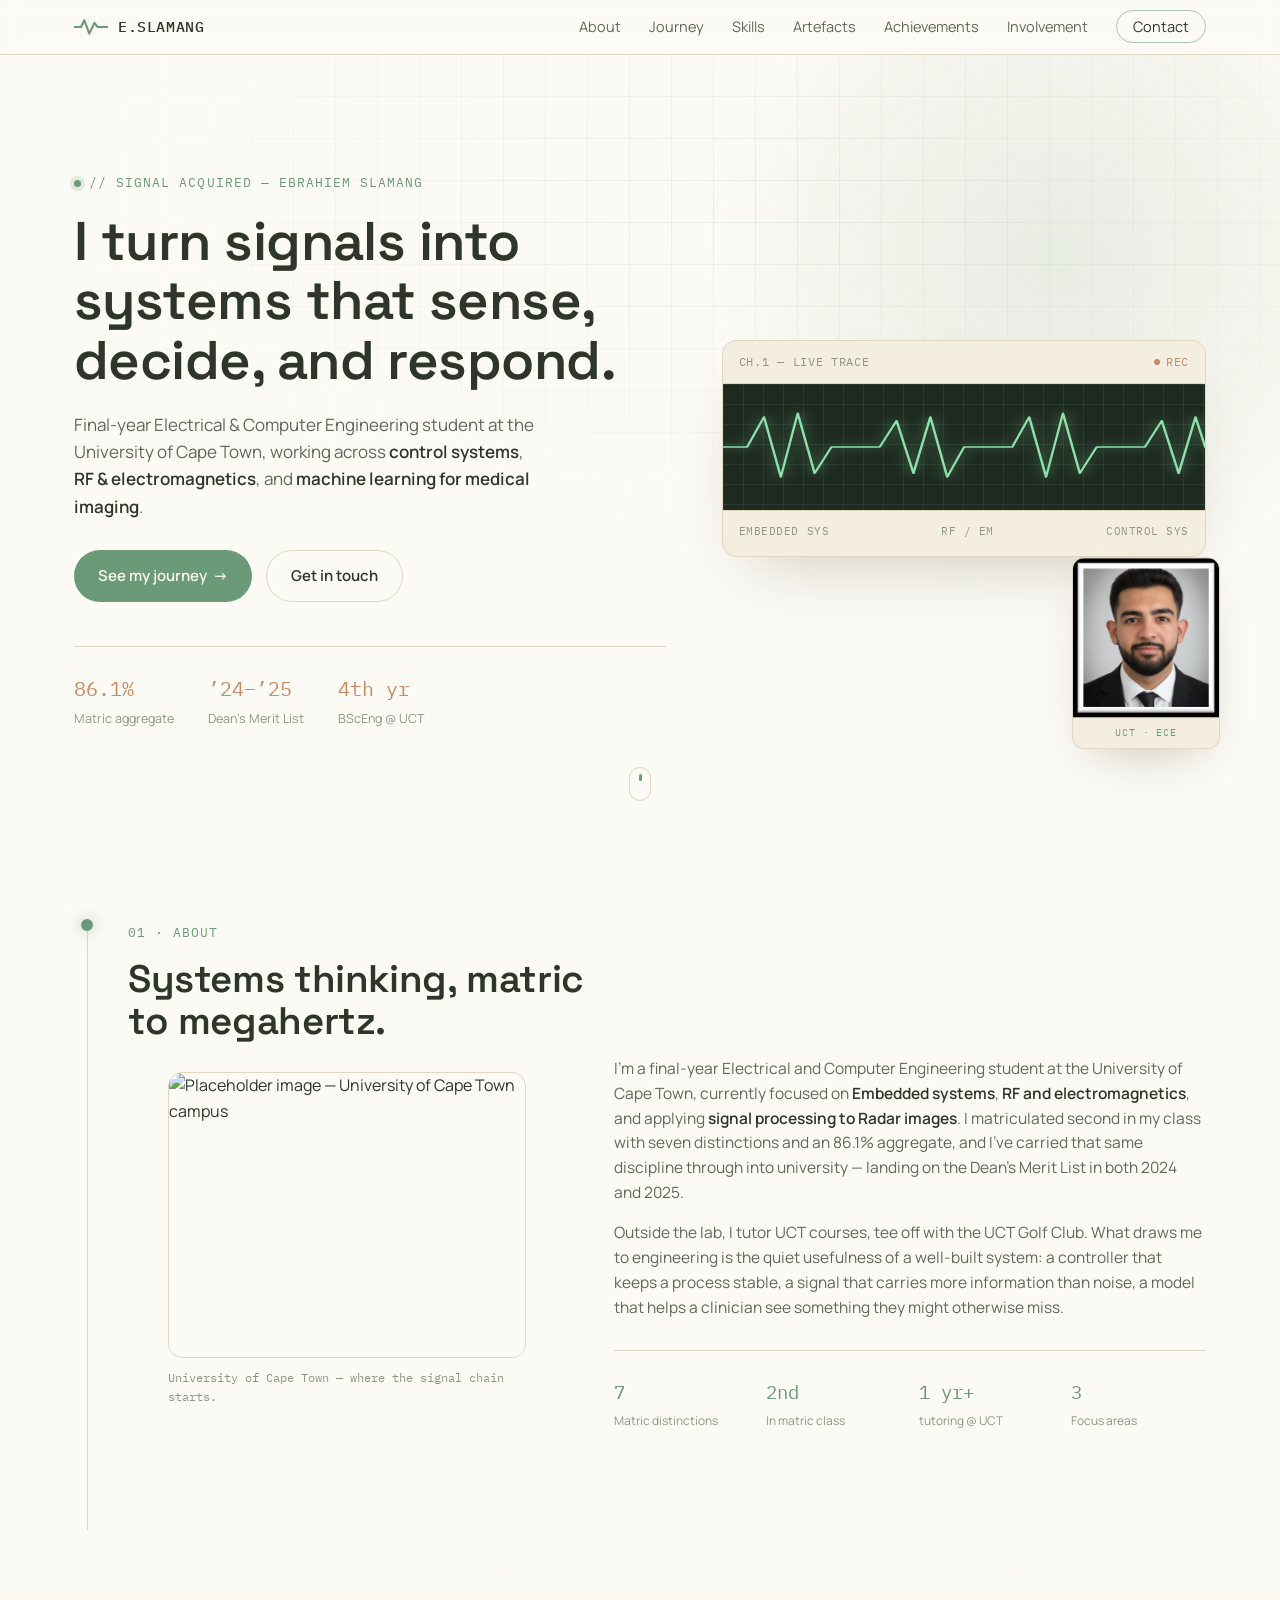
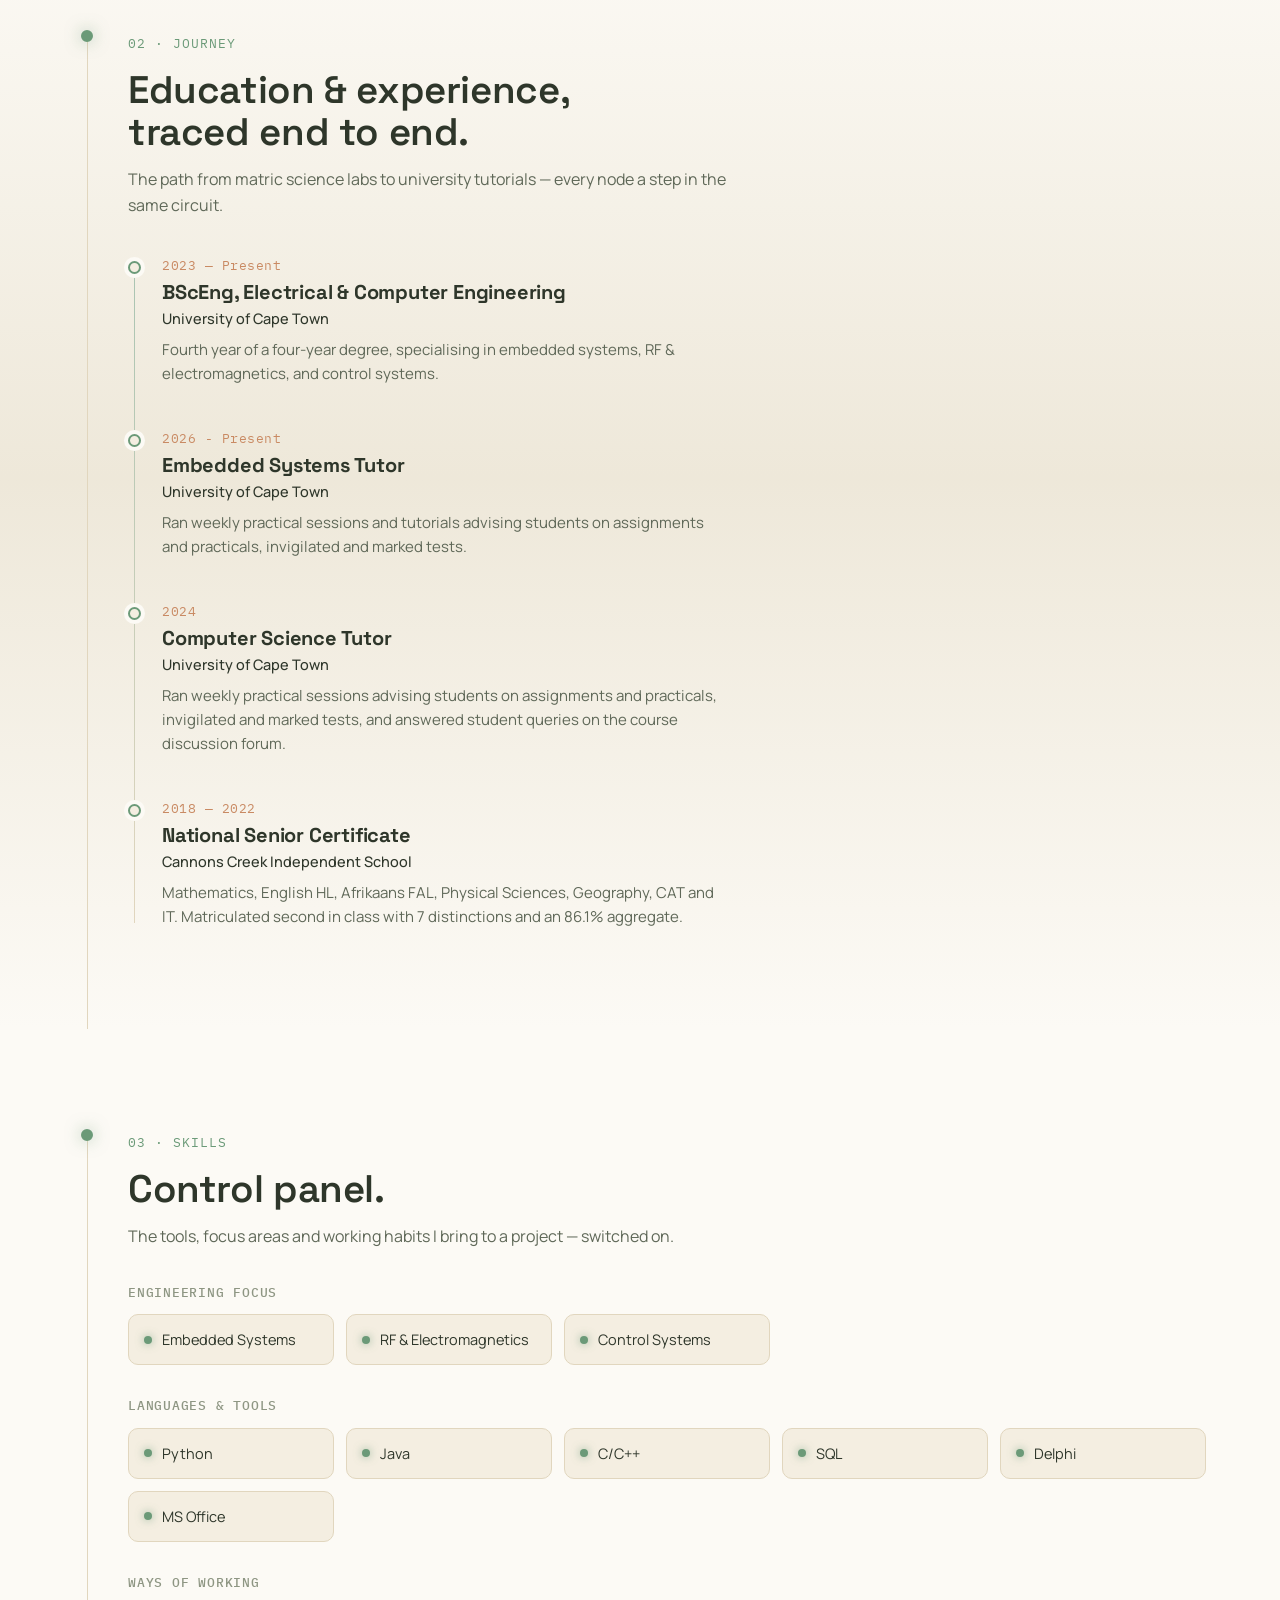
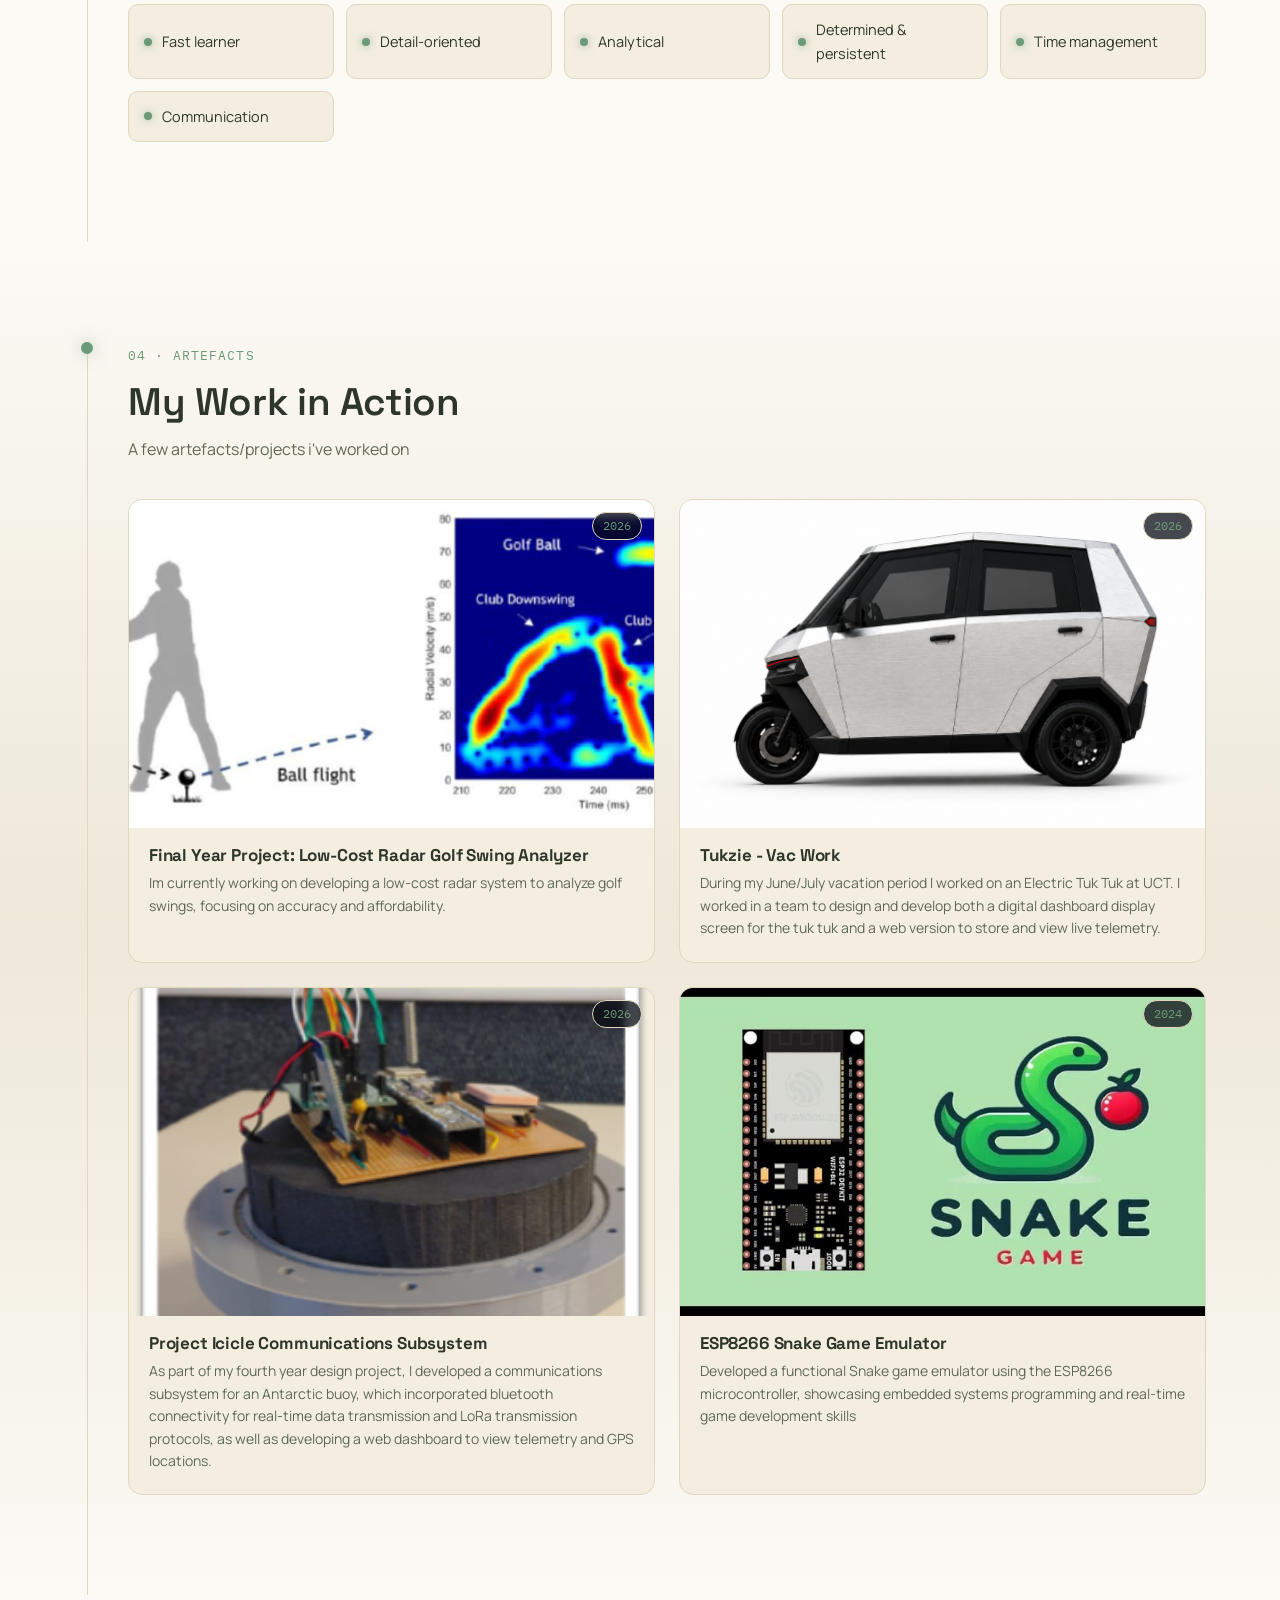
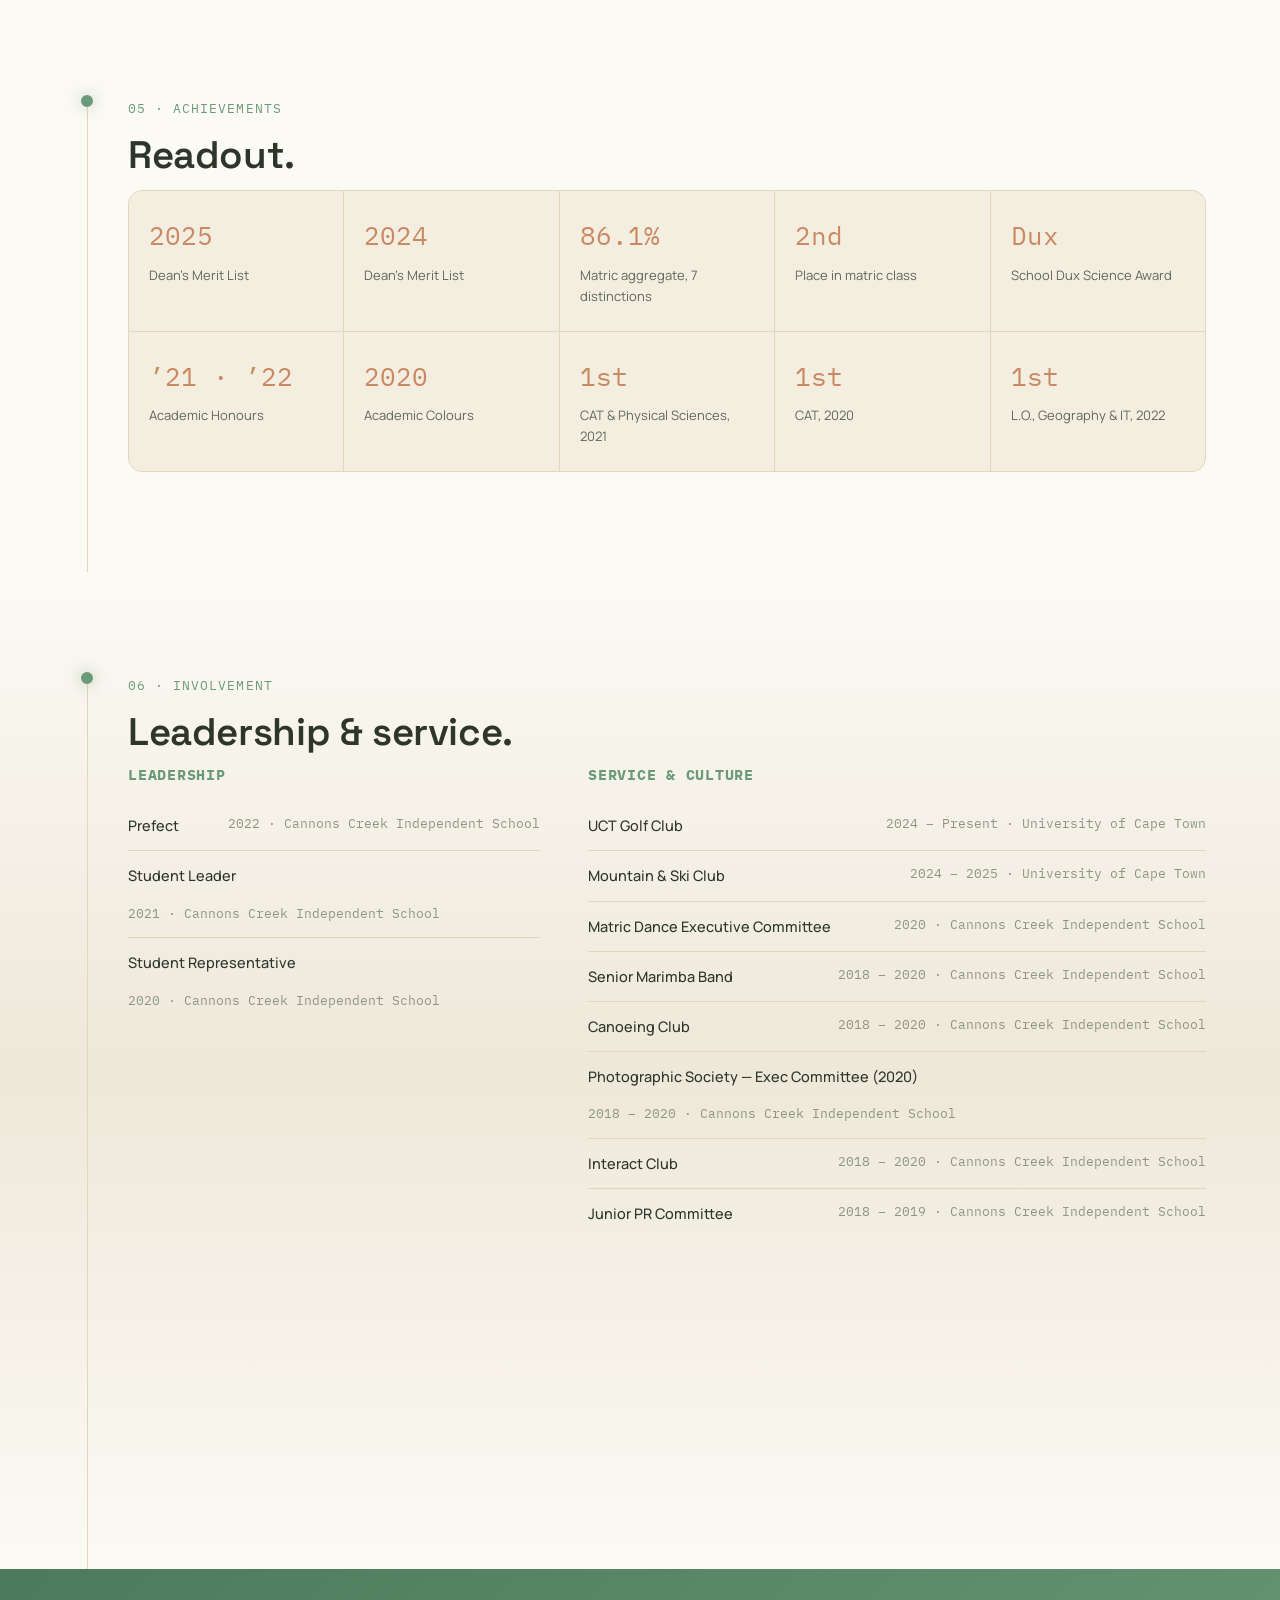
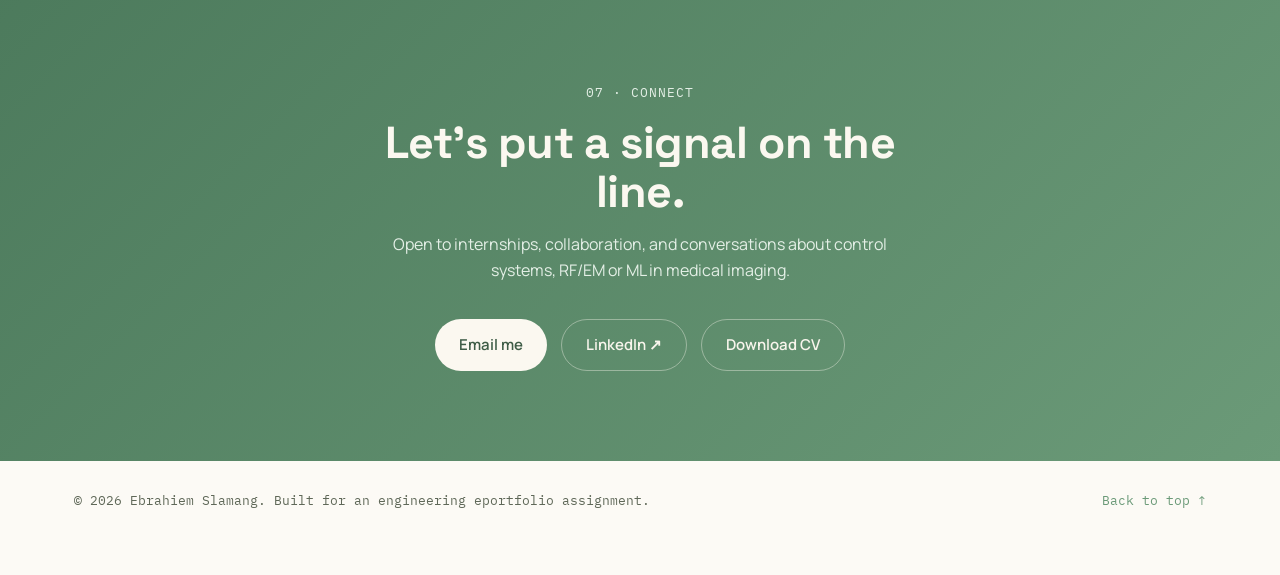
==== commit 4db30520: "Changed dark background sections to lighter color to make text more visible" ====
--- a/eportfolio/index.html
+++ b/eportfolio/index.html
@@ -42,7 +42,9 @@
     </nav>
 
     <button class="nav-toggle" id="navToggle" aria-expanded="false" aria-controls="siteNav" aria-label="Toggle navigation menu">
-      <span></span><span></span><span></span>
+      <span></span>
+      <span></span>
+      <span></span>
     </button>
   </div>
 </header>
@@ -387,7 +389,6 @@
 
       <div class="contact-actions">
         <a class="btn btn-primary" href="mailto:ebrahiem.2004@gmail.com">Email me</a>
-        <a class="btn btn-ghost" href="tel:+27765043040">076 504 3040</a>
         <a class="btn btn-ghost" href="https://www.linkedin.com/in/ebrahiem-slamang-a6b352260/" target="_blank" rel="noopener">LinkedIn ↗</a>
         <a class="btn btn-ghost" href="Ebrahiem_Slamang_CV.pdf" target="_blank" rel="noopener">Download CV</a>
       </div>
--- a/eportfolio/css/styles.css
+++ b/eportfolio/css/styles.css
@@ -410,7 +410,7 @@
 
 /* ---------- generic section ---------- */
 .section{ padding: 100px 0; position: relative; }
-.section--alt{ background: linear-gradient(180deg, transparent, rgba(19,27,46,0.4), transparent); }
+.section--alt{ background: linear-gradient(180deg, transparent, rgba(224, 214, 190, 0.5), transparent); }
 
 .section-with-rail{
   display: grid;
@@ -784,14 +784,17 @@
 
 @media (max-width: 760px){
   .site-nav{
-    position: fixed;
-    inset: 62px 0 0 0;
-    background: var(--bg-void);
-    border-top: 1px solid var(--line);
-    transform: translateX(100%);
-    transition: transform 260ms ease;
-    overflow-y: auto;
-  }
+  position: fixed;
+  top: 62px;
+  left: 0;
+  right: 0;
+  height: calc(100vh - 62px);
+  background: var(--bg-void);
+  border-top: 1px solid var(--line);
+  transform: translateX(100%);
+  transition: transform 260ms ease;
+  overflow-y: auto;
+}
   .site-nav.is-open{ transform: translateX(0); }
   .site-nav ol{
     flex-direction: column;
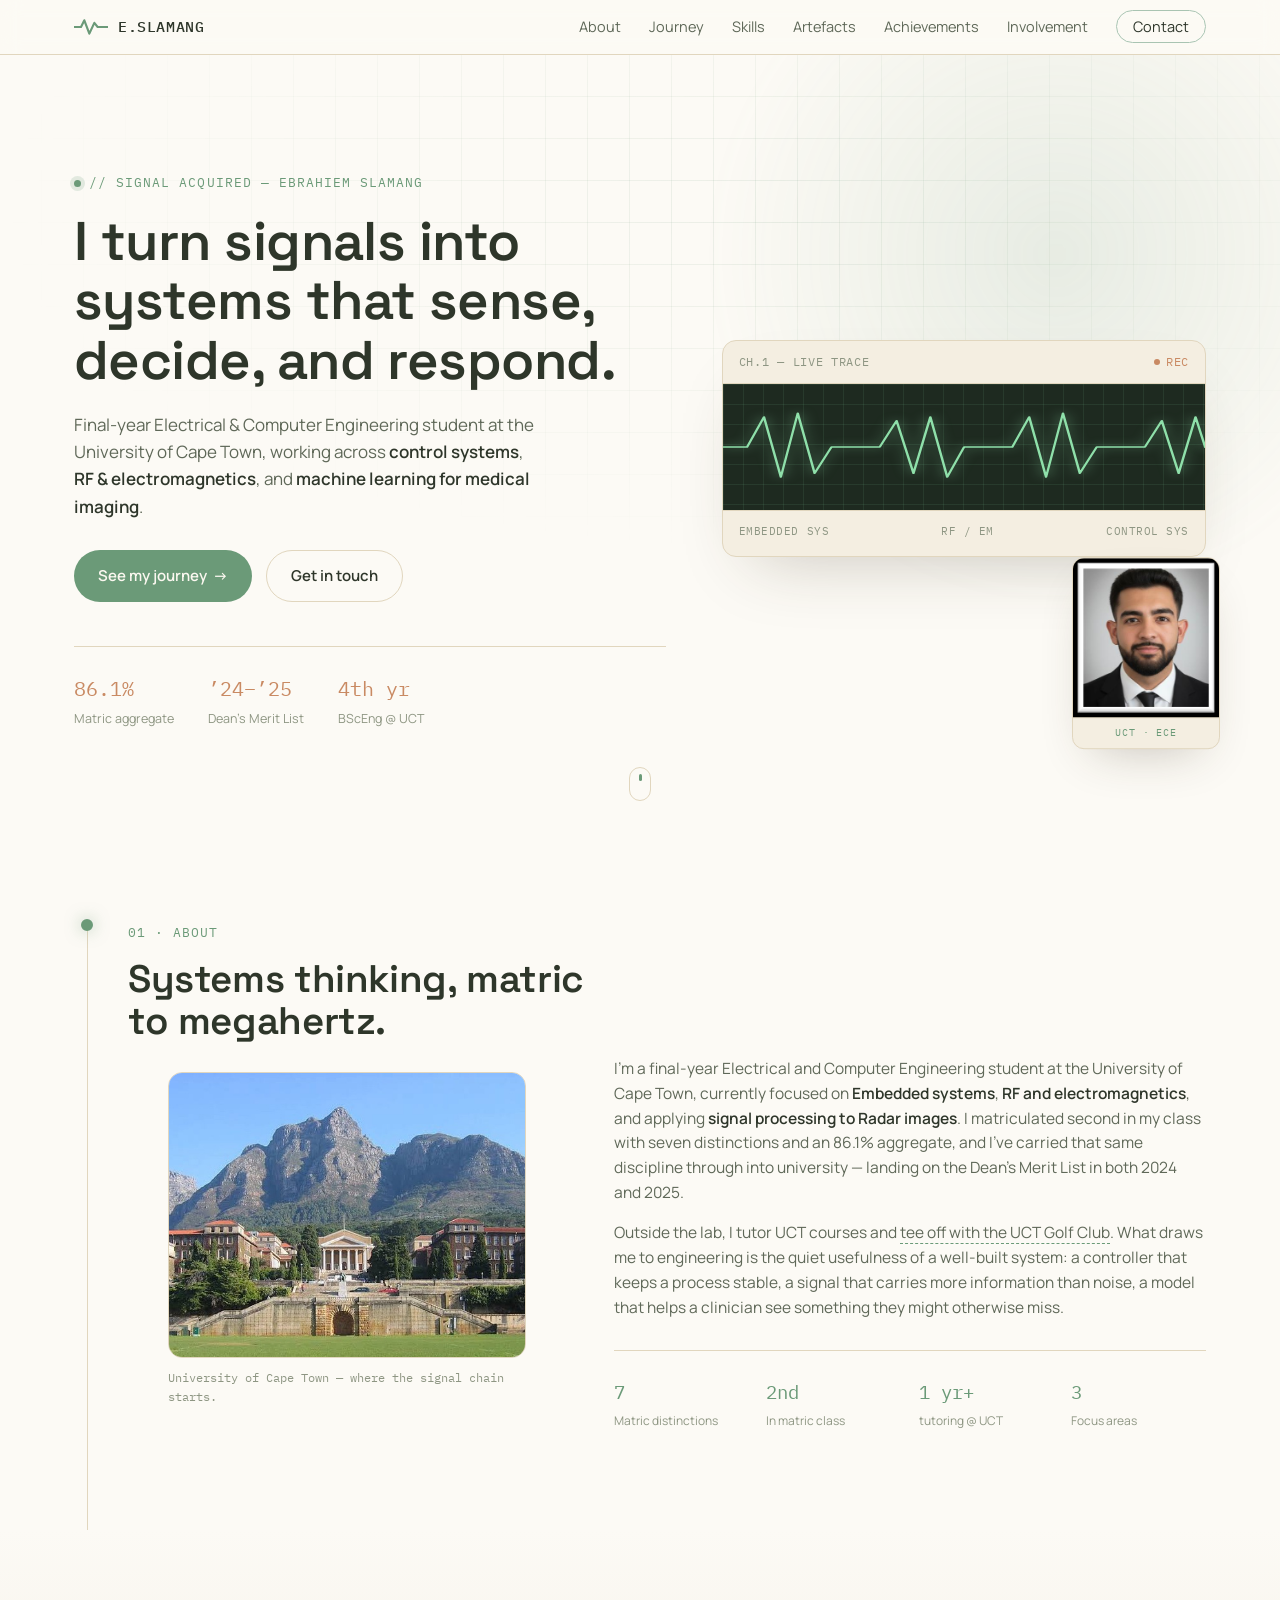
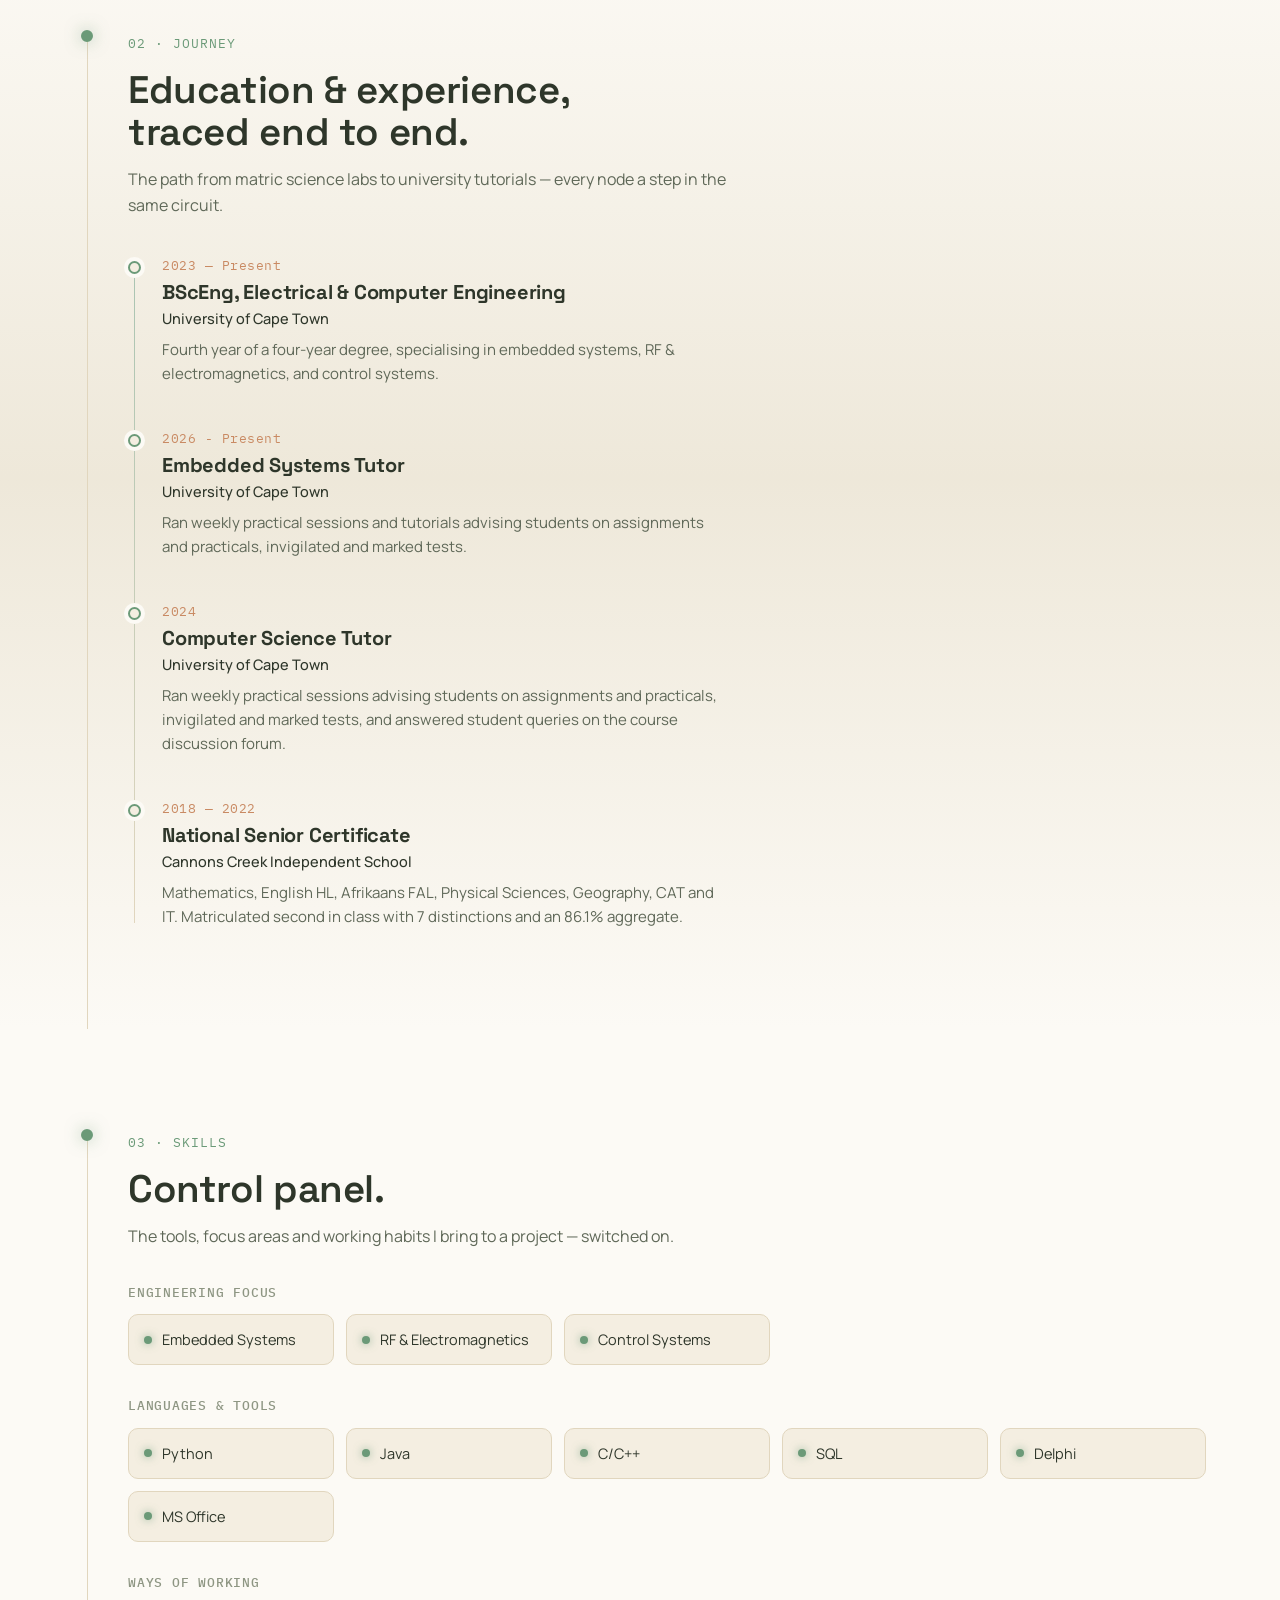
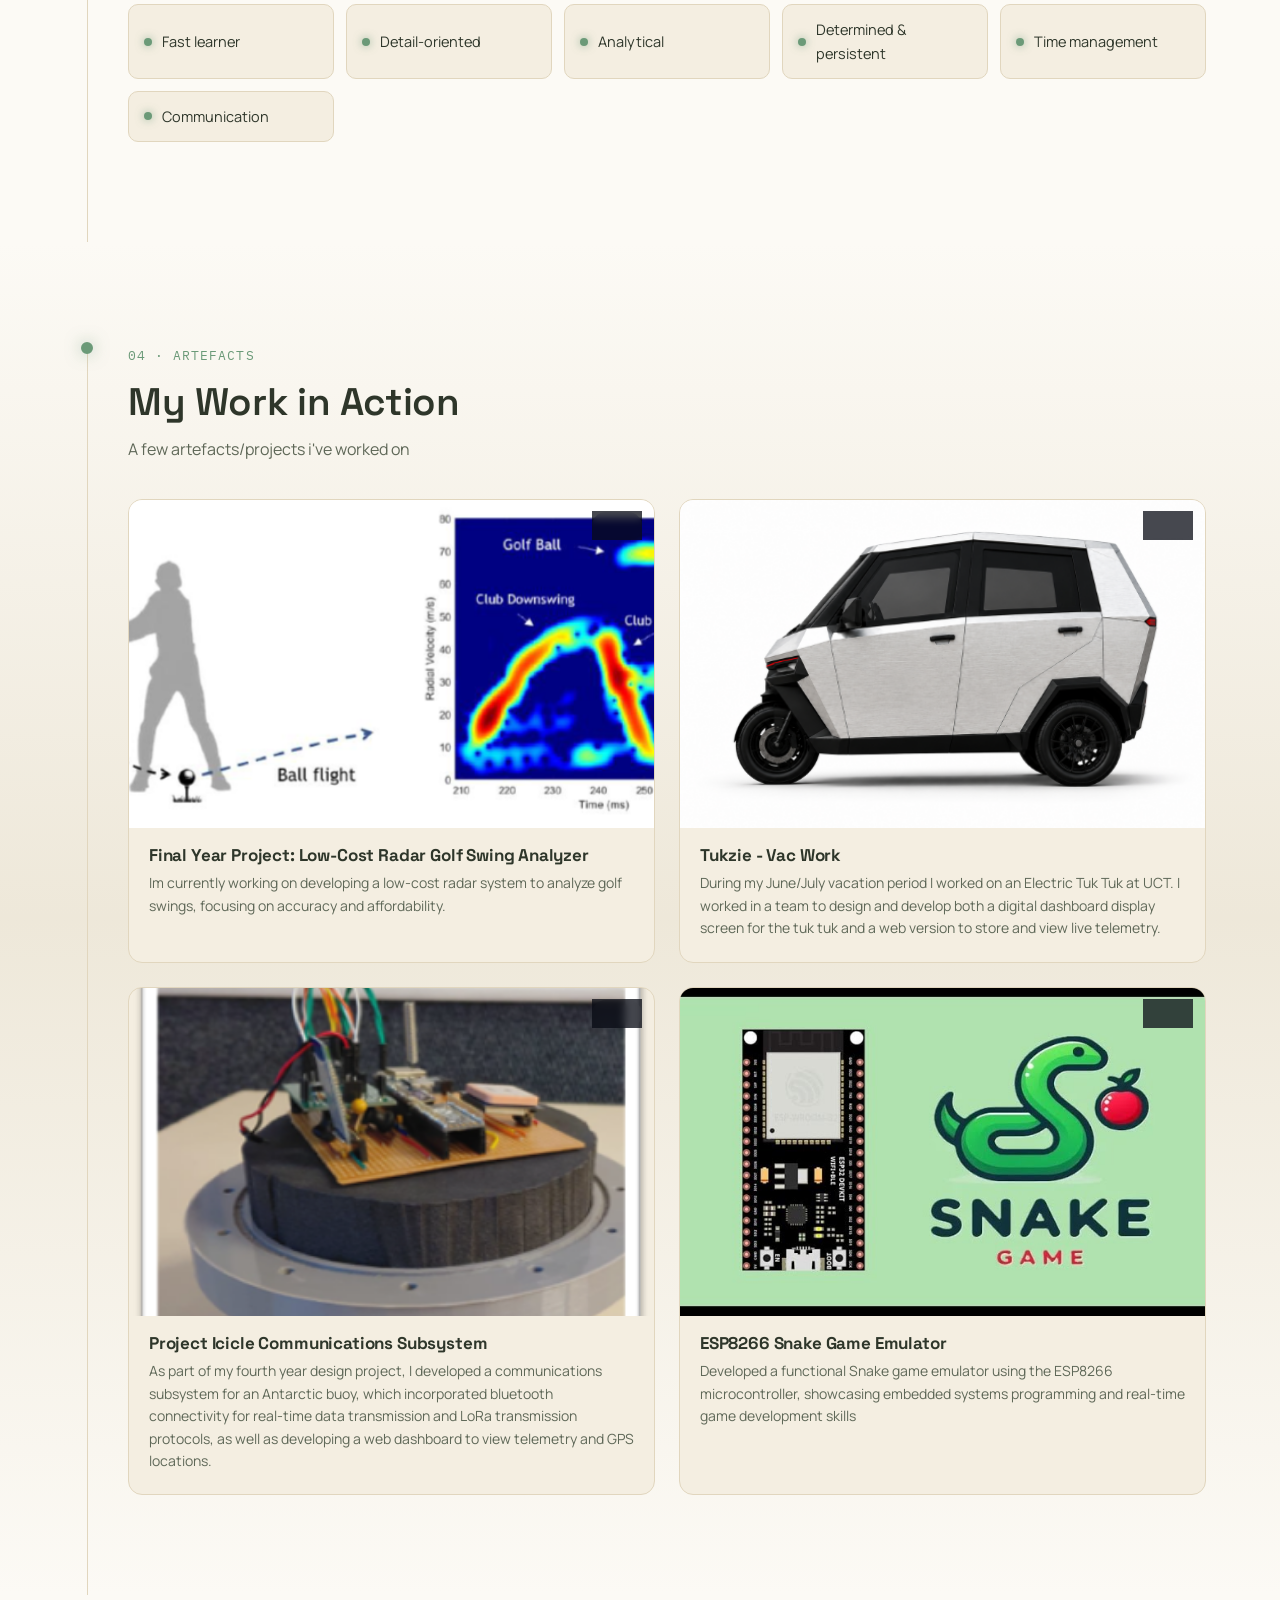
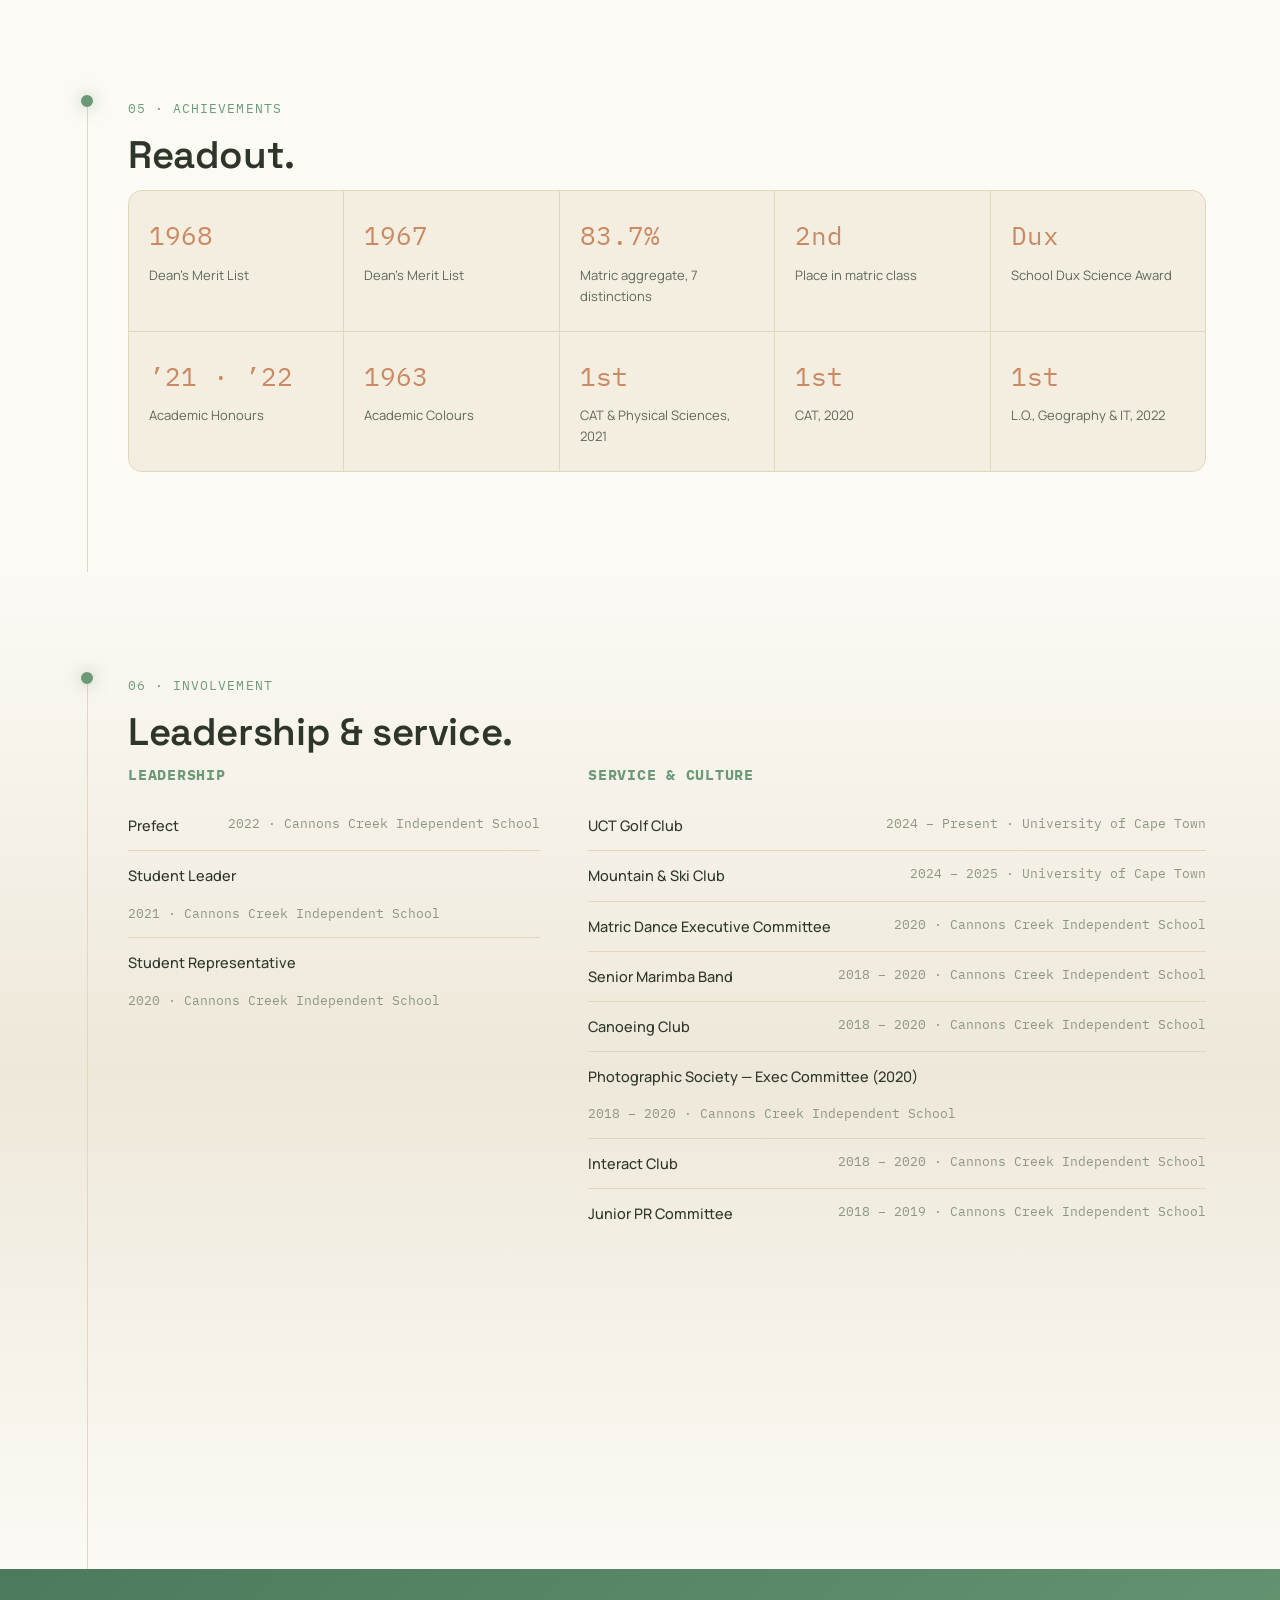
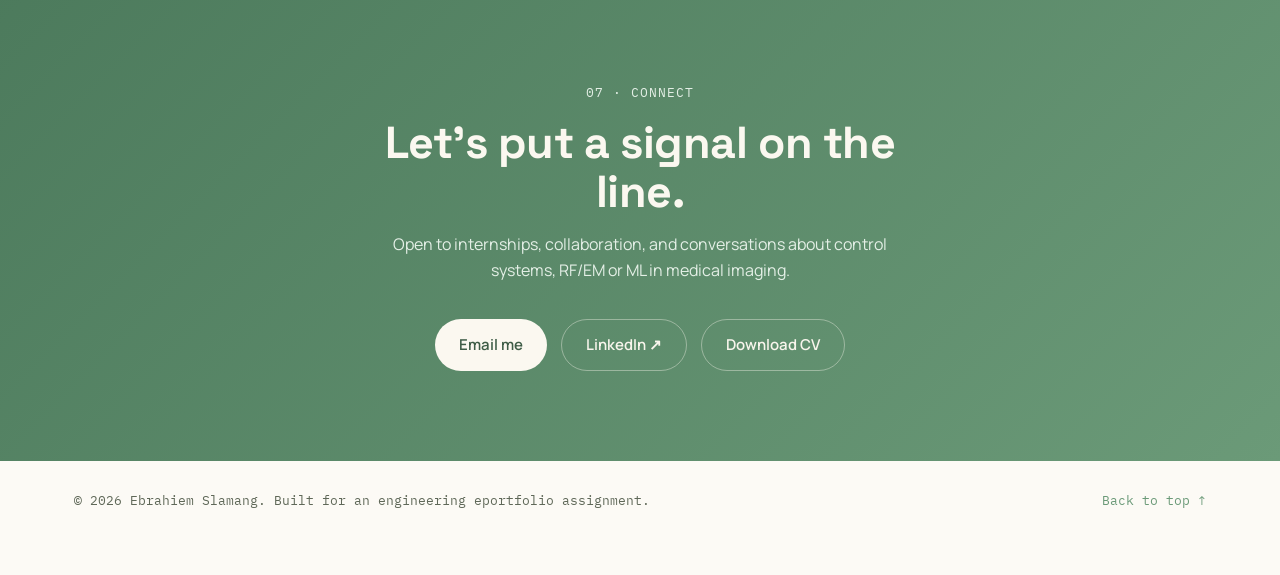
==== commit 7ec82888: "Added golf swing animation" ====
--- a/eportfolio/index.html
+++ b/eportfolio/index.html
@@ -119,13 +119,13 @@
 
         <div class="about-grid">
           <figure class="about-photo">
-            <img src="https://picsum.photos/seed/uct-campus/700/560" alt="Placeholder image — University of Cape Town campus" loading="lazy">
+            <img src="images/UCT.jpg" alt="University of Cape Town campus" loading="lazy">
             <figcaption>University of Cape Town — where the signal chain starts.</figcaption>
           </figure>
 
           <div class="about-text">
             <p>I'm a final-year Electrical and Computer Engineering student at the University of Cape Town, currently focused on <strong>Embedded systems</strong>, <strong>RF and electromagnetics</strong>, and applying <strong>signal processing to Radar images</strong>. I matriculated second in my class with seven distinctions and an 86.1% aggregate, and I've carried that same discipline through into university — landing on the Dean's Merit List in both 2024 and 2025.</p>
-            <p>Outside the lab, I tutor UCT courses, tee off with the UCT Golf Club. What draws me to engineering is the quiet usefulness of a well-built system: a controller that keeps a process stable, a signal that carries more information than noise, a model that helps a clinician see something they might otherwise miss.</p>
+            <p>Outside the lab, I tutor UCT courses and <span class="golf-trigger" id="golfTrigger" role="button" tabindex="0" aria-label="Play a golf swing animation">tee off with the UCT Golf Club</span>. What draws me to engineering is the quiet usefulness of a well-built system: a controller that keeps a process stable, a signal that carries more information than noise, a model that helps a clinician see something they might otherwise miss.</p>
 
             <div class="quickstats">
               <div class="qstat"><span class="qstat-num">7</span><span class="qstat-label">Matric distinctions</span></div>
@@ -404,6 +404,27 @@
   </div>
 </footer>
 
+<!-- Golf swing easter-egg animation -->
+<div class="golf-overlay" id="golfOverlay" aria-hidden="true">
+  <div class="golf-club-wrap">
+    <svg viewBox="0 0 60 170" width="60" height="170">
+      <line x1="30" y1="6" x2="18" y2="148" stroke="#2E362A" stroke-width="4" stroke-linecap="round"/>
+      <path d="M6 148 Q1 158 8 166 Q26 174 36 160 Q31 148 6 148 Z" fill="#F4EEE1" stroke="#2E362A" stroke-width="3"/>
+    </svg>
+  </div>
+  <div class="golf-impact"></div>
+  <div class="golf-ball-wrap">
+    <svg viewBox="0 0 30 30" width="20" height="20">
+      <circle cx="15" cy="15" r="13" fill="#FBF8F0" stroke="#2E362A" stroke-width="2"/>
+      <circle cx="10" cy="10" r="1.3" fill="#D8CBA9"/>
+      <circle cx="19" cy="9" r="1.3" fill="#D8CBA9"/>
+      <circle cx="15" cy="16" r="1.3" fill="#D8CBA9"/>
+      <circle cx="20" cy="19" r="1.3" fill="#D8CBA9"/>
+      <circle cx="9" cy="19" r="1.3" fill="#D8CBA9"/>
+    </svg>
+  </div>
+</div>
+
 <script src="js/script.js" defer></script>
 </body>
 </html>
--- a/eportfolio/css/styles.css
+++ b/eportfolio/css/styles.css
@@ -815,3 +815,94 @@
   .quickstats{ grid-template-columns: 1fr 1fr; }
   .contact-actions{ flex-direction: column; align-items: stretch; }
 }
+
+/* ---------- golf swing easter egg ---------- */
+.golf-trigger{
+  cursor: pointer;
+  border-bottom: 1px dashed var(--trace-cyan);
+  transition: color 180ms ease, border-color 180ms ease;
+}
+.golf-trigger:hover,
+.golf-trigger:focus-visible{
+  color: var(--trace-cyan);
+  border-color: var(--trace-amber);
+}
+
+.golf-overlay{
+  position: fixed;
+  inset: 0;
+  z-index: 2000;
+  overflow: hidden;
+  pointer-events: none;
+  opacity: 0;
+  visibility: hidden;
+}
+.golf-overlay.is-playing{ opacity: 1; visibility: visible; }
+
+.golf-club-wrap{
+  position: absolute;
+  left: 4%;
+  bottom: 12%;
+  transform-origin: 50% 6%;
+  transform: rotate(70deg);
+}
+.golf-overlay.is-playing .golf-club-wrap{
+  animation: golf-swing 0.5s ease-in forwards;
+}
+
+.golf-impact{
+  position: absolute;
+  left: 9%;
+  bottom: 17.5%;
+  width: 26px;
+  height: 26px;
+  margin-left: -13px;
+  border-radius: 50%;
+  background: radial-gradient(circle, rgba(201,138,99,0.9), transparent 70%);
+  opacity: 0;
+  transform: scale(0.3);
+}
+.golf-overlay.is-playing .golf-impact{
+  animation: golf-impact-pop 0.4s ease-out 0.32s forwards;
+}
+
+.golf-ball-wrap{
+  position: absolute;
+  left: 9%;
+  bottom: 18.5%;
+  opacity: 0;
+}
+.golf-overlay.is-playing .golf-ball-wrap{
+  animation: golf-ball-flight 1.15s cubic-bezier(.25,.7,.4,1) 0.35s forwards;
+}
+
+@keyframes golf-swing{
+  0%   { transform: rotate(70deg); }
+  55%  { transform: rotate(70deg); }
+  75%  { transform: rotate(-18deg); }
+  100% { transform: rotate(-38deg); }
+}
+
+@keyframes golf-impact-pop{
+  0%   { opacity: 0; transform: scale(0.3); }
+  40%  { opacity: 1; transform: scale(1.15); }
+  100% { opacity: 0; transform: scale(1.6); }
+}
+
+@keyframes golf-ball-flight{
+  0%   { opacity: 0; transform: translate(0, 0) rotate(0deg); }
+  4%   { opacity: 1; }
+  22%  { transform: translate(28vw, -20vh) rotate(200deg); }
+  48%  { transform: translate(54vw, -32vh) rotate(400deg); }
+  74%  { transform: translate(78vw, -14vh) rotate(600deg); }
+  96%  { opacity: 1; transform: translate(96vw, 8vh) rotate(760deg); }
+  100% { opacity: 0; transform: translate(101vw, 10vh) rotate(770deg); }
+}
+
+@media (prefers-reduced-motion: reduce){
+  .golf-overlay.is-playing .golf-club-wrap,
+  .golf-overlay.is-playing .golf-ball-wrap,
+  .golf-overlay.is-playing .golf-impact{
+    animation: none;
+  }
+}
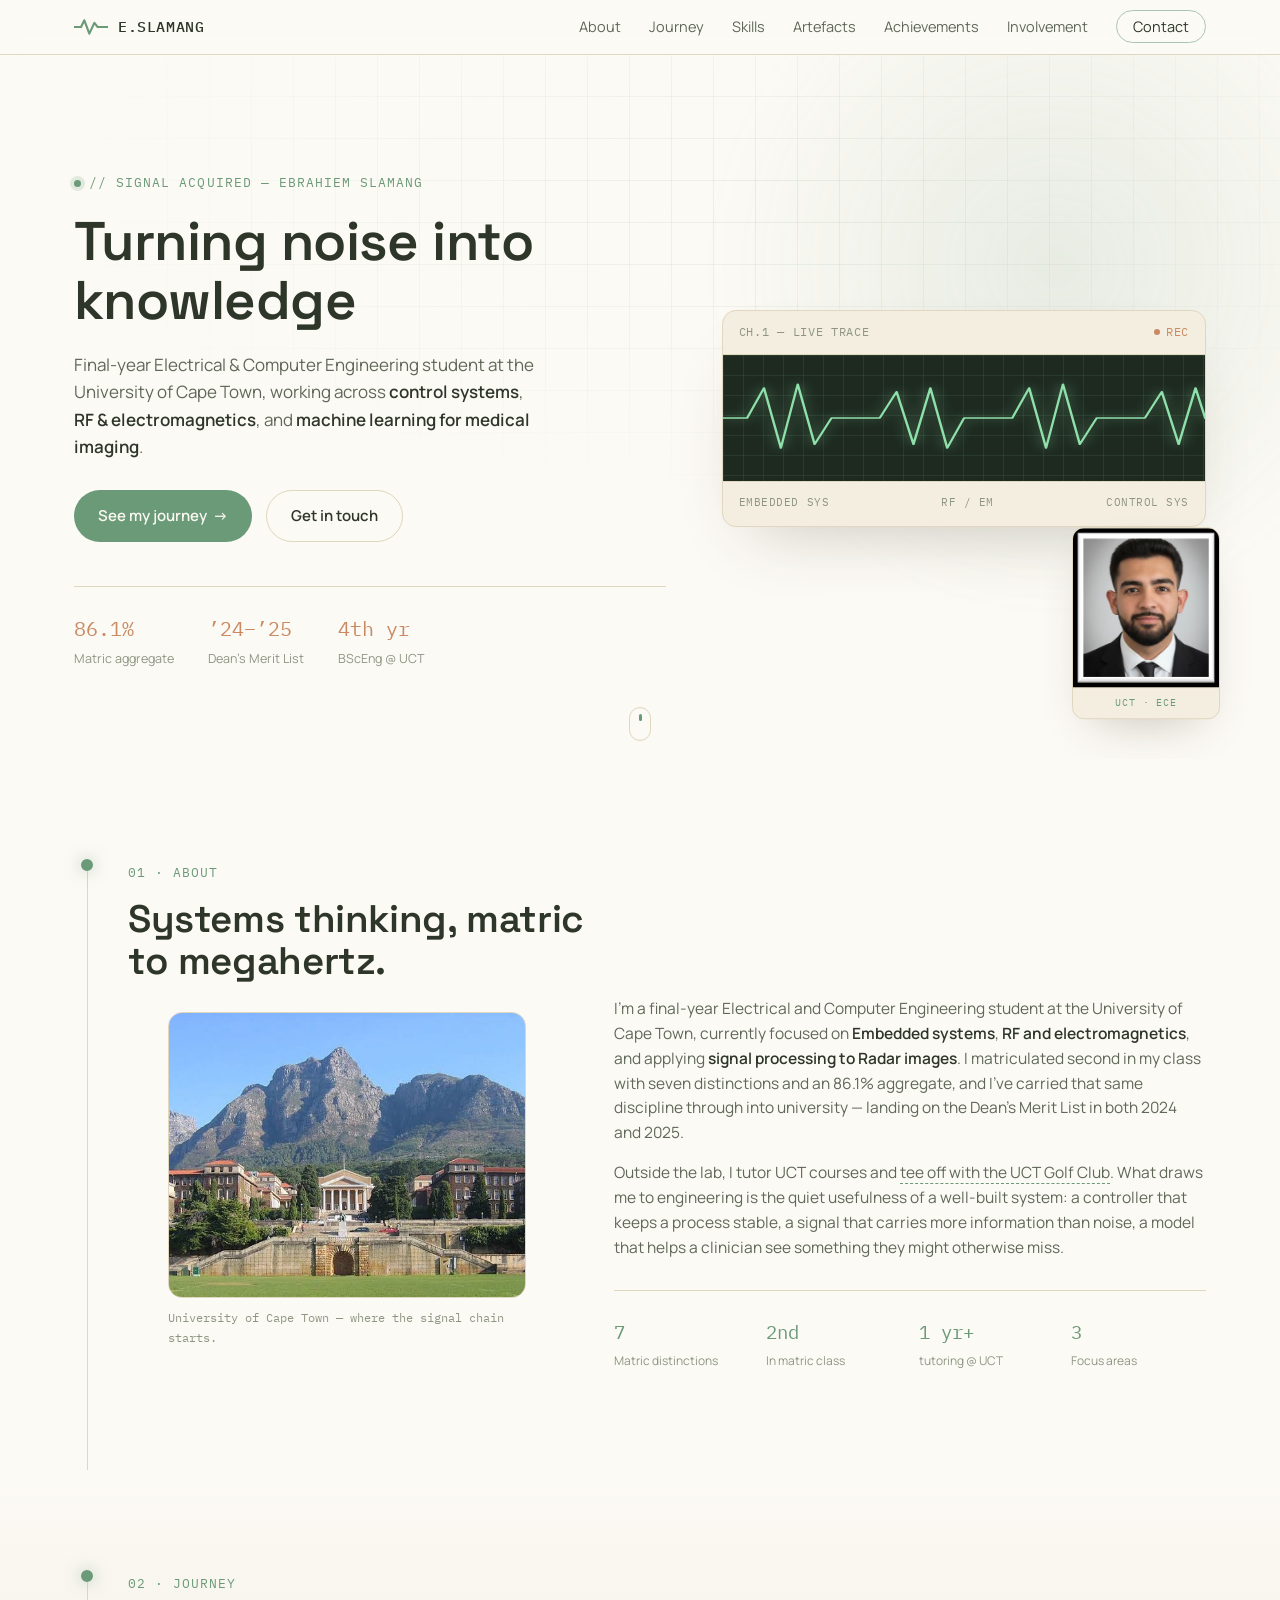
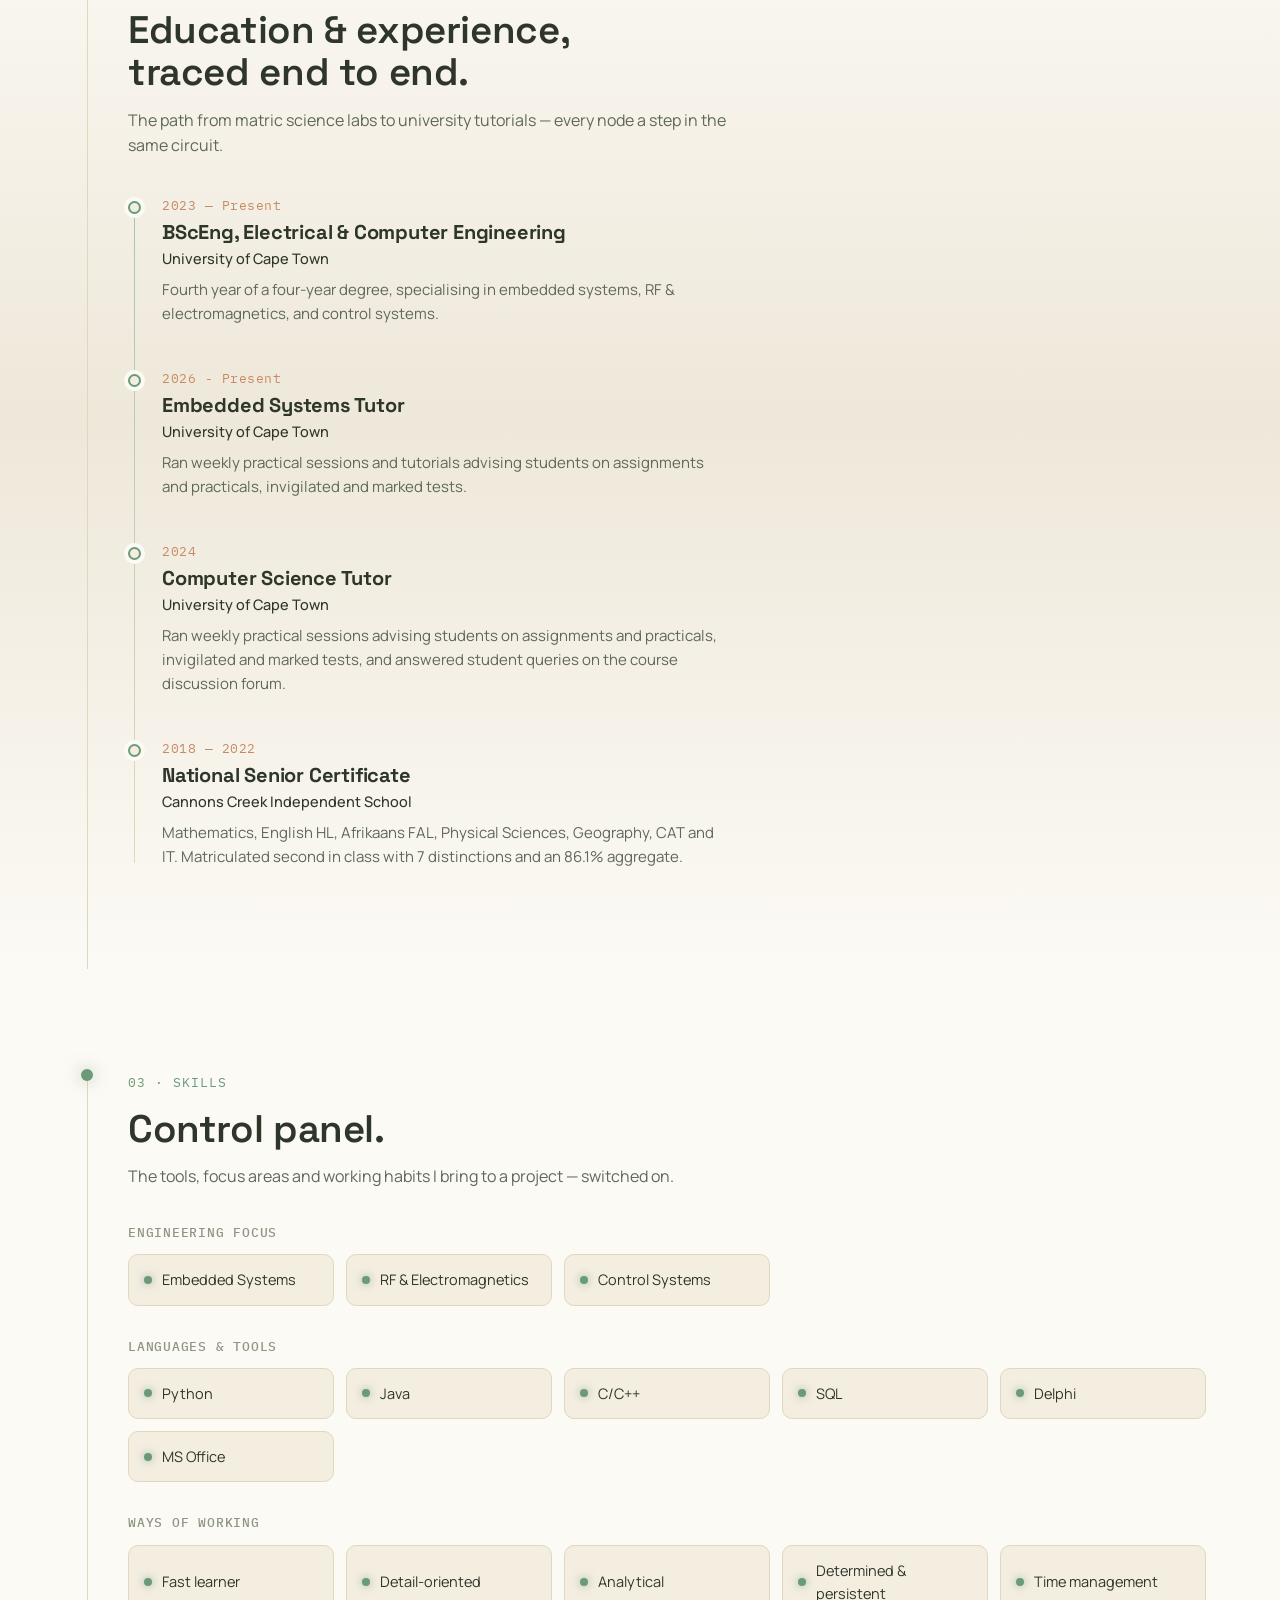
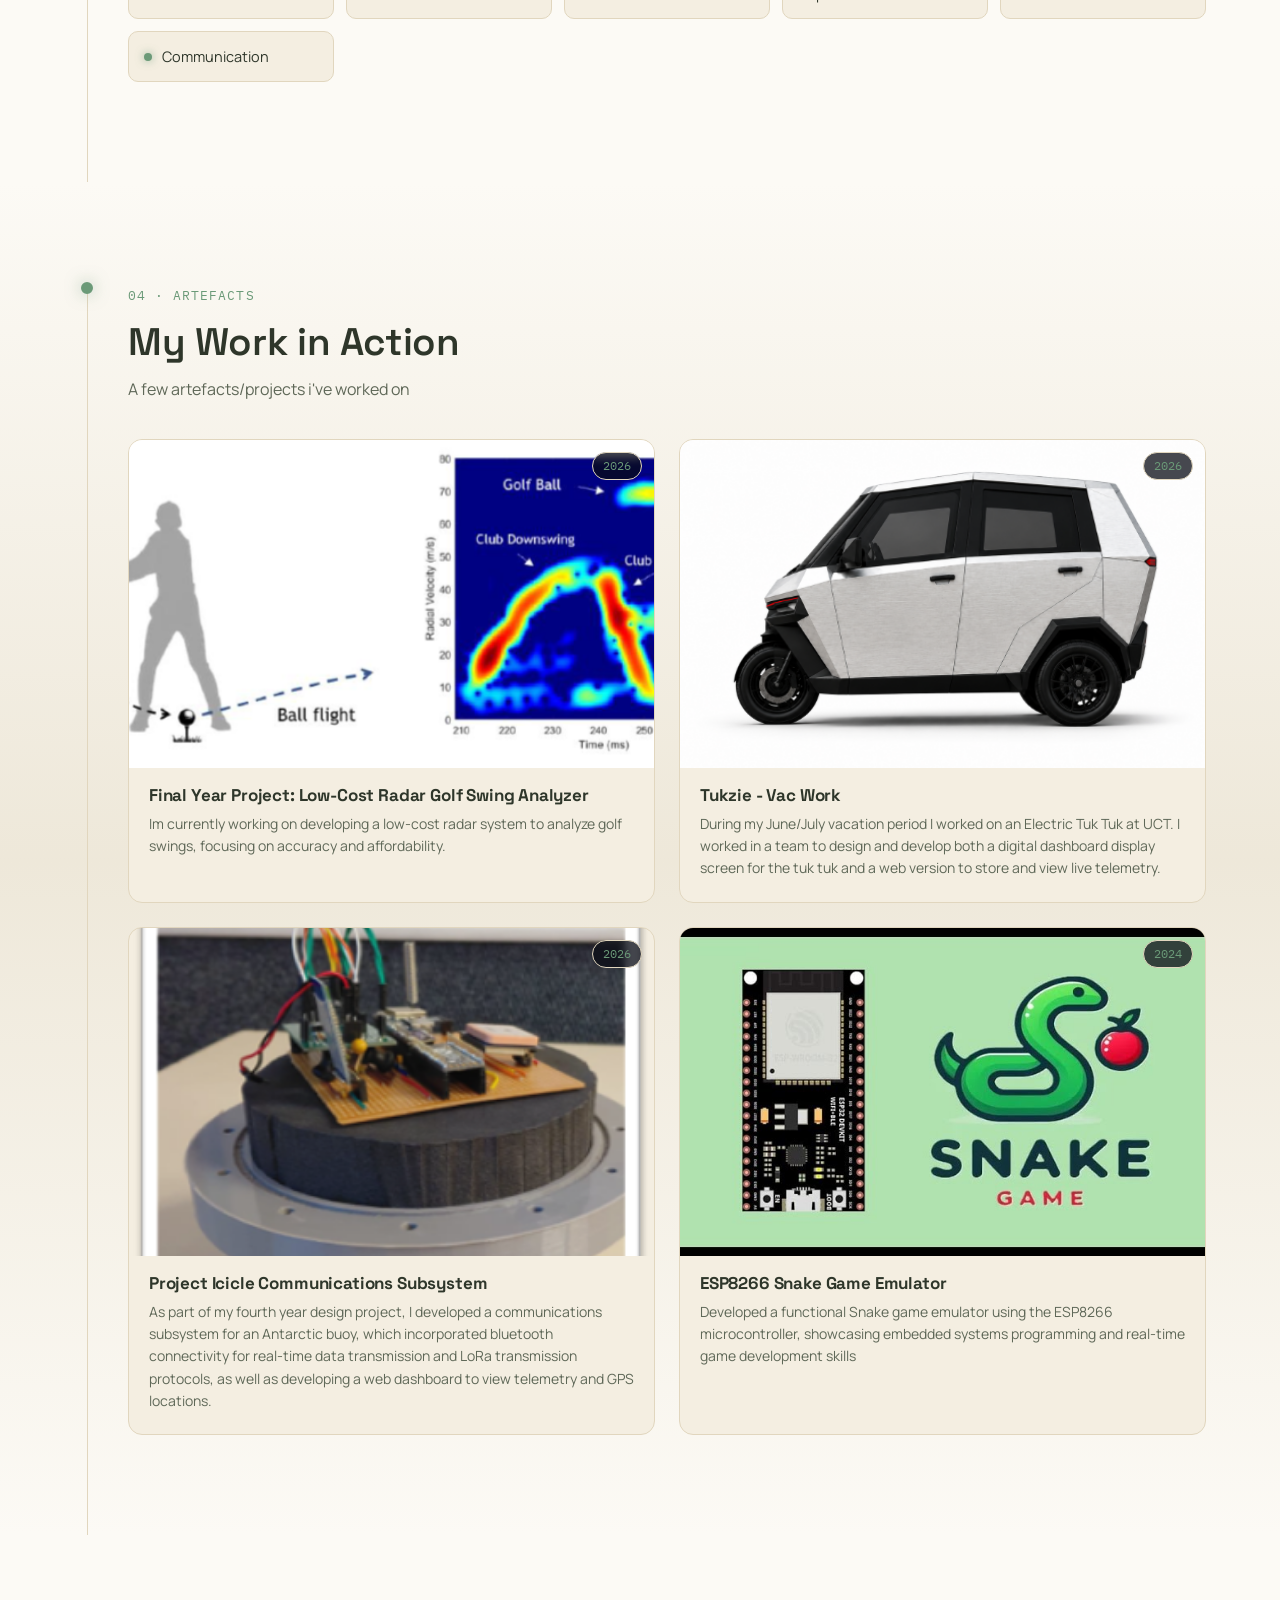
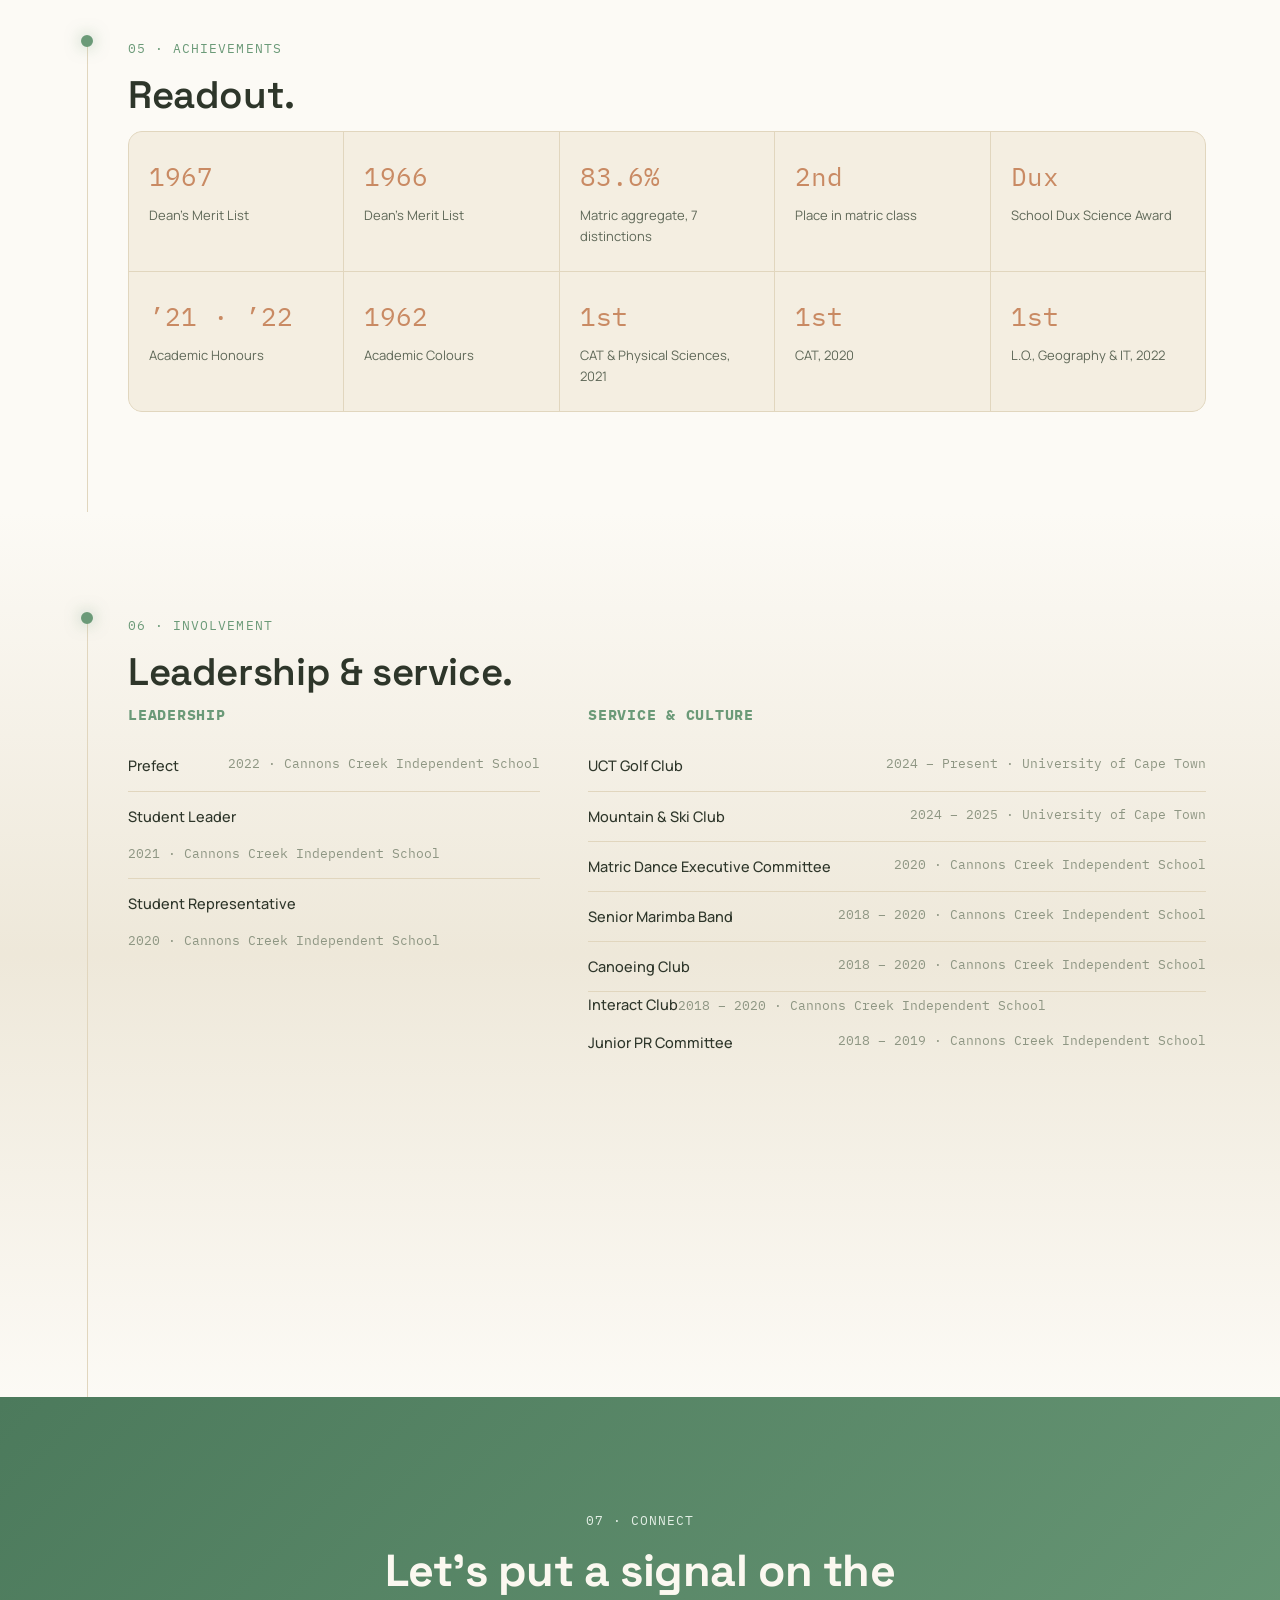
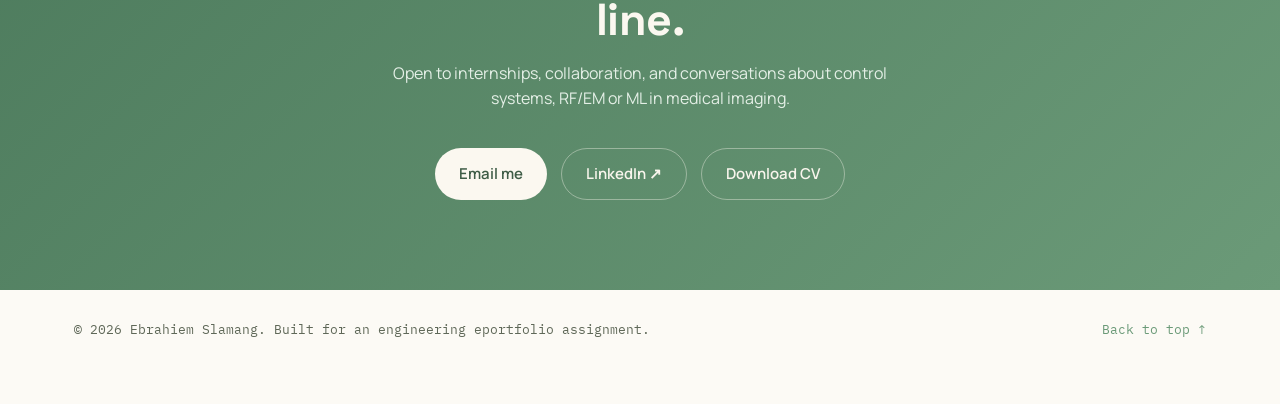
==== commit 2345b24b: "Changed tag line on first page" ====
--- a/eportfolio/index.html
+++ b/eportfolio/index.html
@@ -60,7 +60,7 @@
     <div class="section-inner hero-inner">
       <div class="hero-copy">
         <p class="eyebrow"><span class="dot" aria-hidden="true"></span>// SIGNAL ACQUIRED — EBRAHIEM SLAMANG</p>
-        <h1 class="hero-title">I turn signals into systems that sense, decide, and respond.</h1>
+        <h1 class="hero-title">Turning noise into knowledge</h1>
         <p class="hero-sub">Final-year Electrical &amp; Computer Engineering student at the University of Cape Town, working across <strong>control systems</strong>, <strong>RF &amp; electromagnetics</strong>, and <strong>machine learning for medical imaging</strong>.</p>
 
         <div class="hero-actions">
@@ -362,8 +362,7 @@
               <li><span class="involve-role">Mountain &amp; Ski Club</span><span class="involve-meta">2024 – 2025 · University of Cape Town</span></li>
               <li><span class="involve-role">Matric Dance Executive Committee</span><span class="involve-meta">2020 · Cannons Creek Independent School</span></li>
               <li><span class="involve-role">Senior Marimba Band</span><span class="involve-meta">2018 – 2020 · Cannons Creek Independent School</span></li>
-              <li><span class="involve-role">Canoeing Club</span><span class="involve-meta">2018 – 2020 · Cannons Creek Independent School</span></li>
-              <li><span class="involve-role">Photographic Society — Exec Committee (2020)</span><span class="involve-meta">2018 – 2020 · Cannons Creek Independent School</span></li>
+              <li><span class="involve-role">Canoeing Club</span><span class="involve-meta">2018 – 2020 · Cannons Creek Independent School</span></li
               <li><span class="involve-role">Interact Club</span><span class="involve-meta">2018 – 2020 · Cannons Creek Independent School</span></li>
               <li><span class="involve-role">Junior PR Committee</span><span class="involve-meta">2018 – 2019 · Cannons Creek Independent School</span></li>
             </ul>
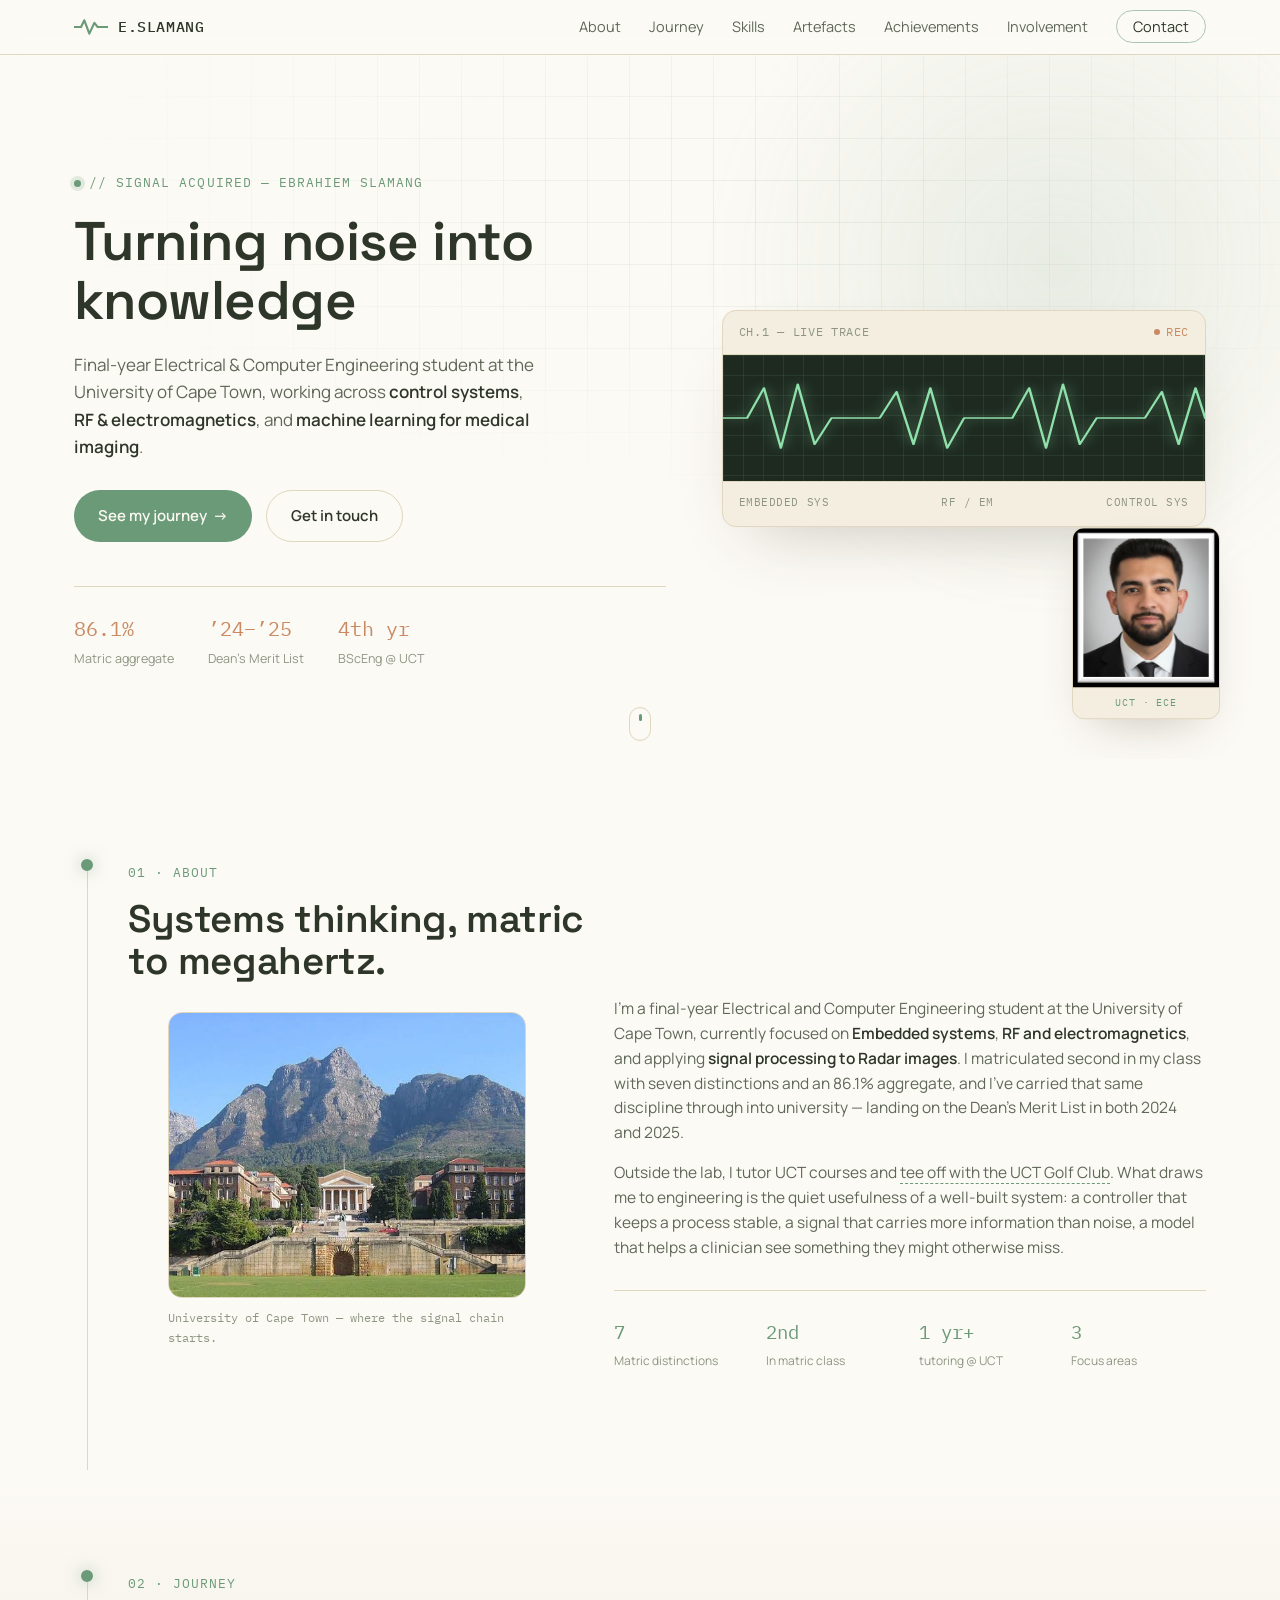
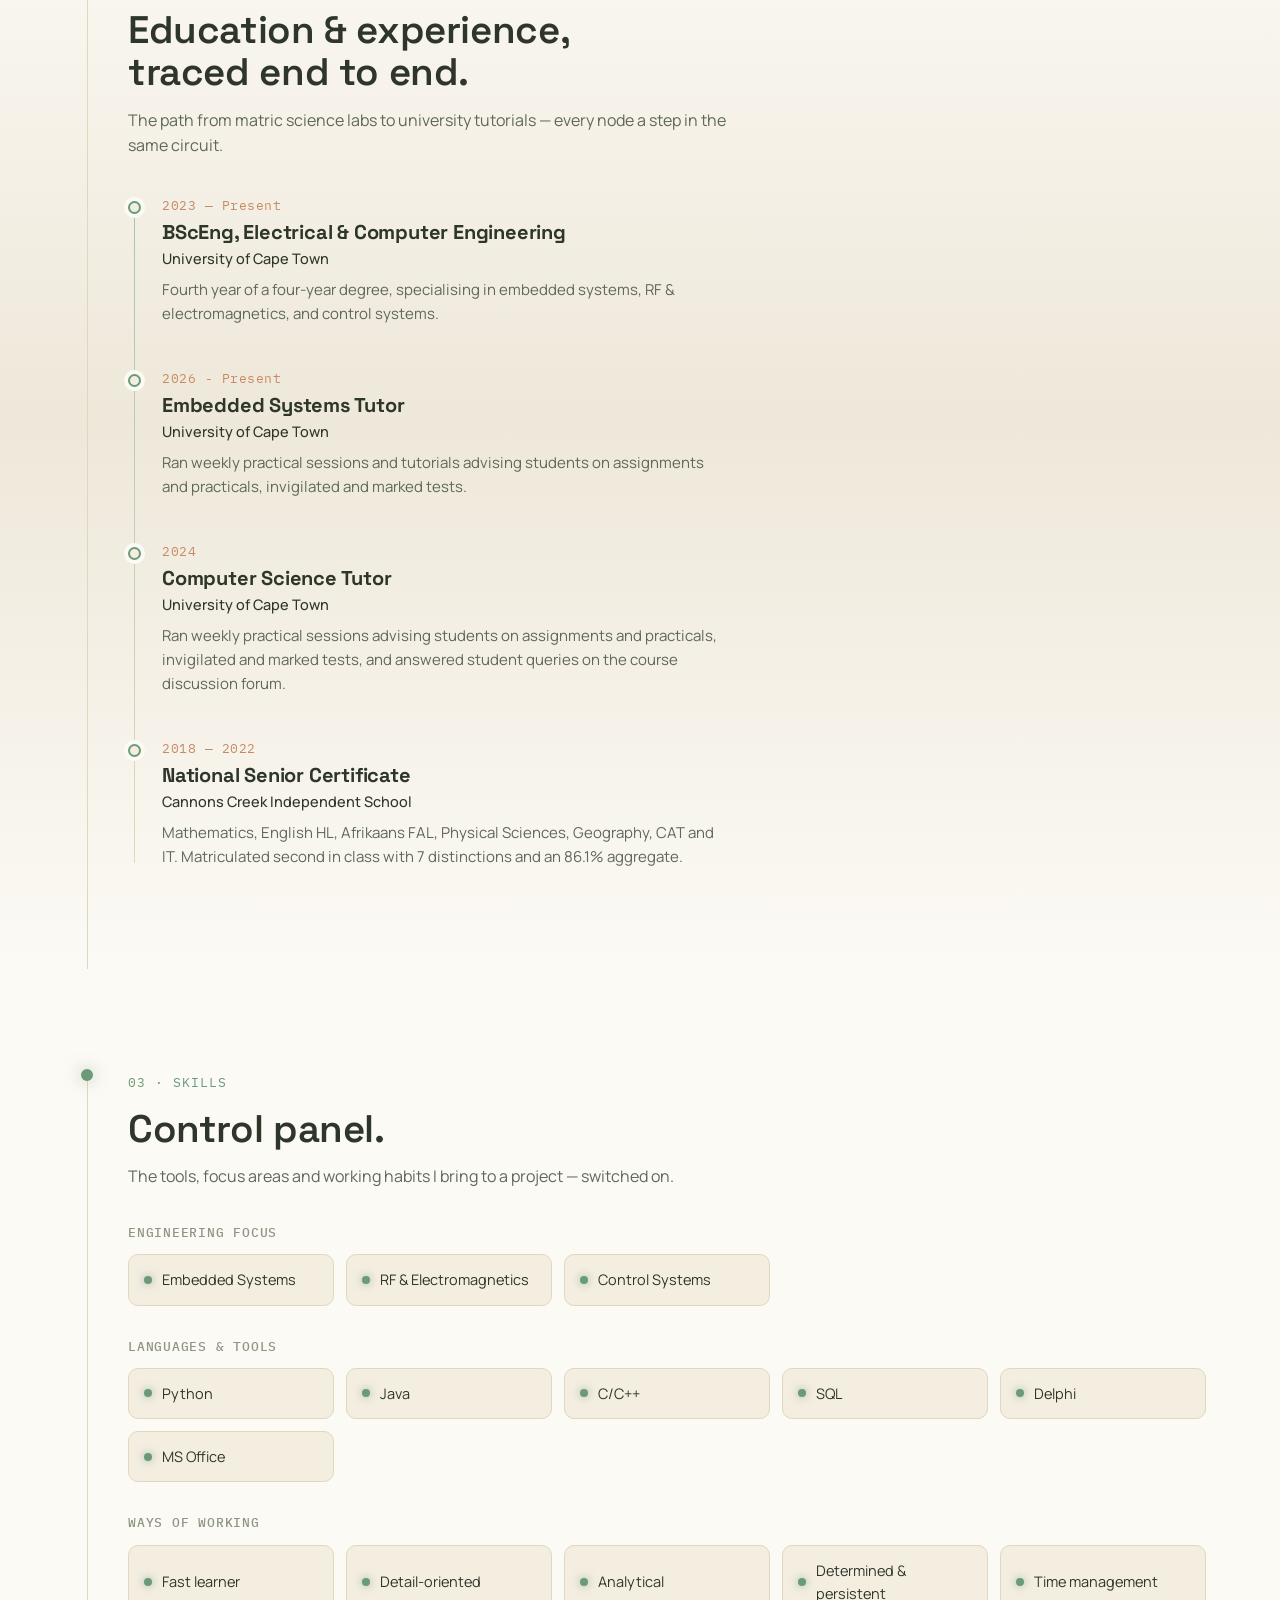
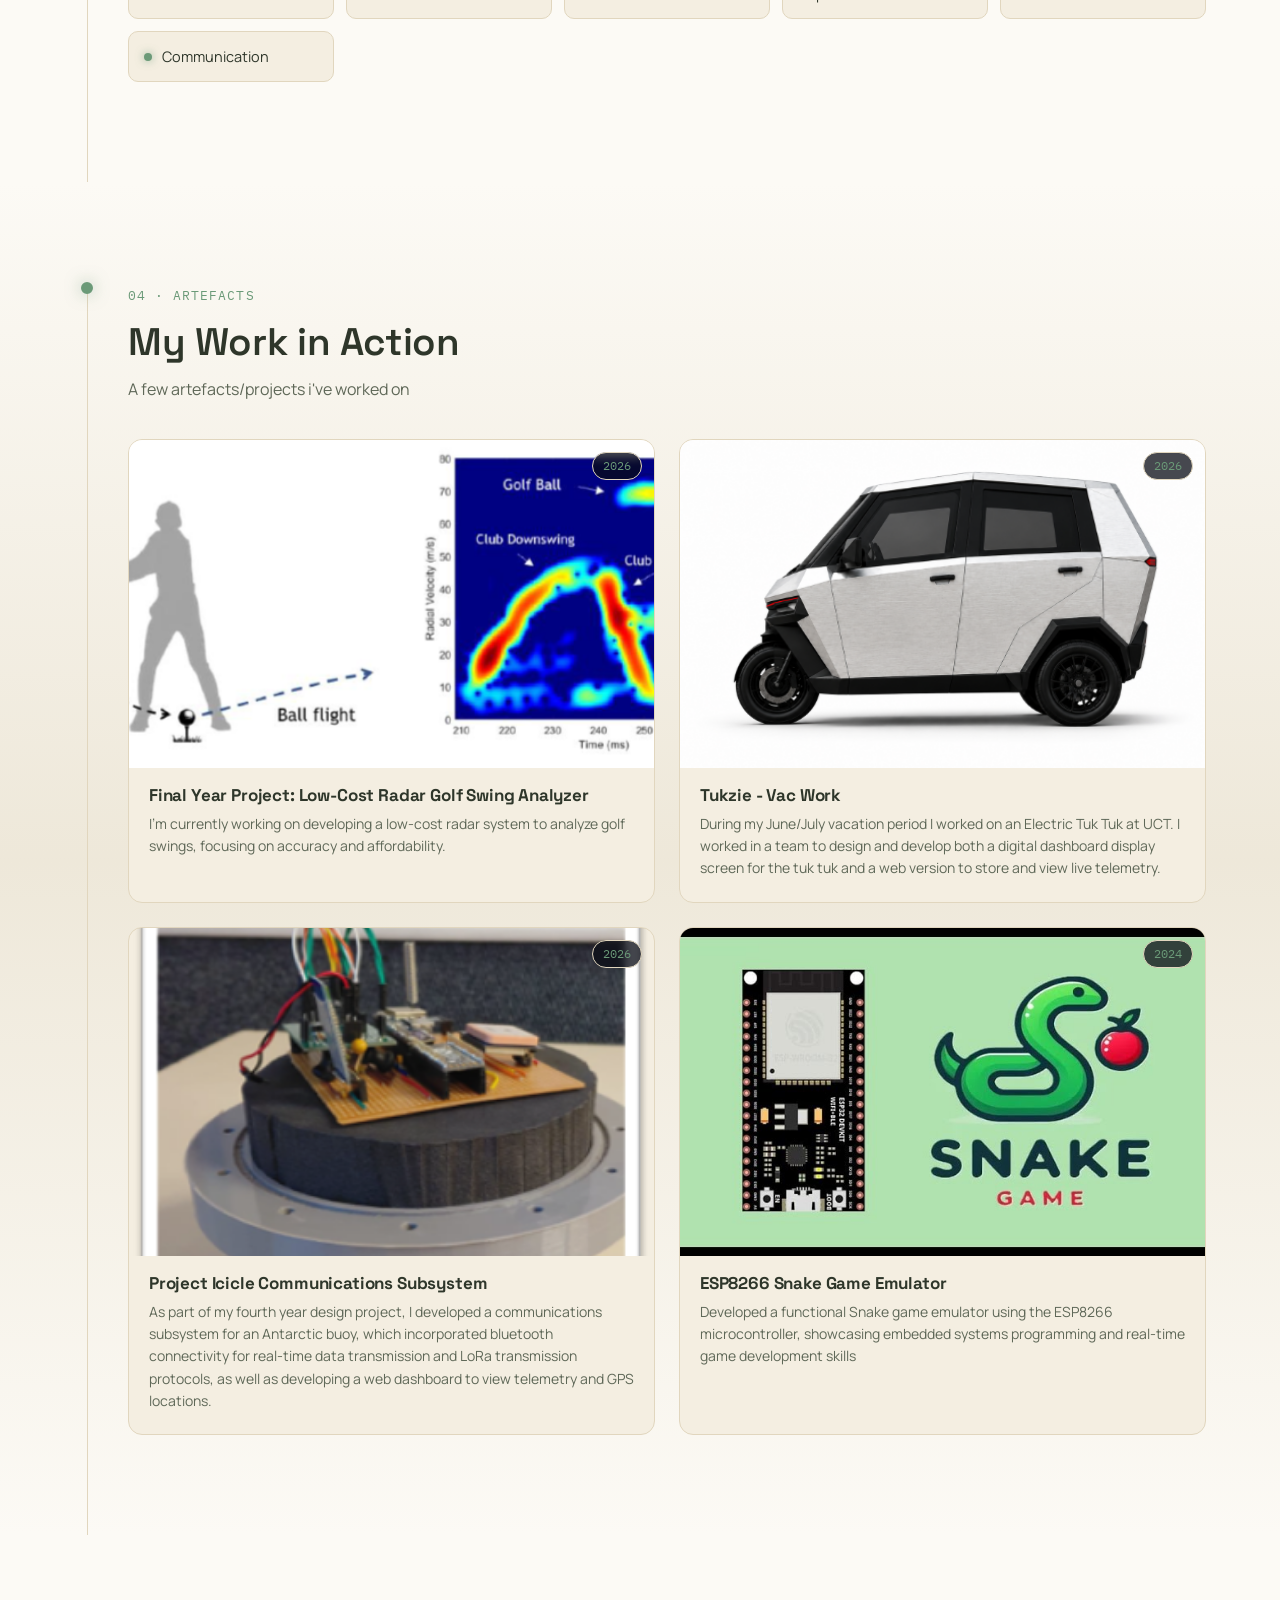
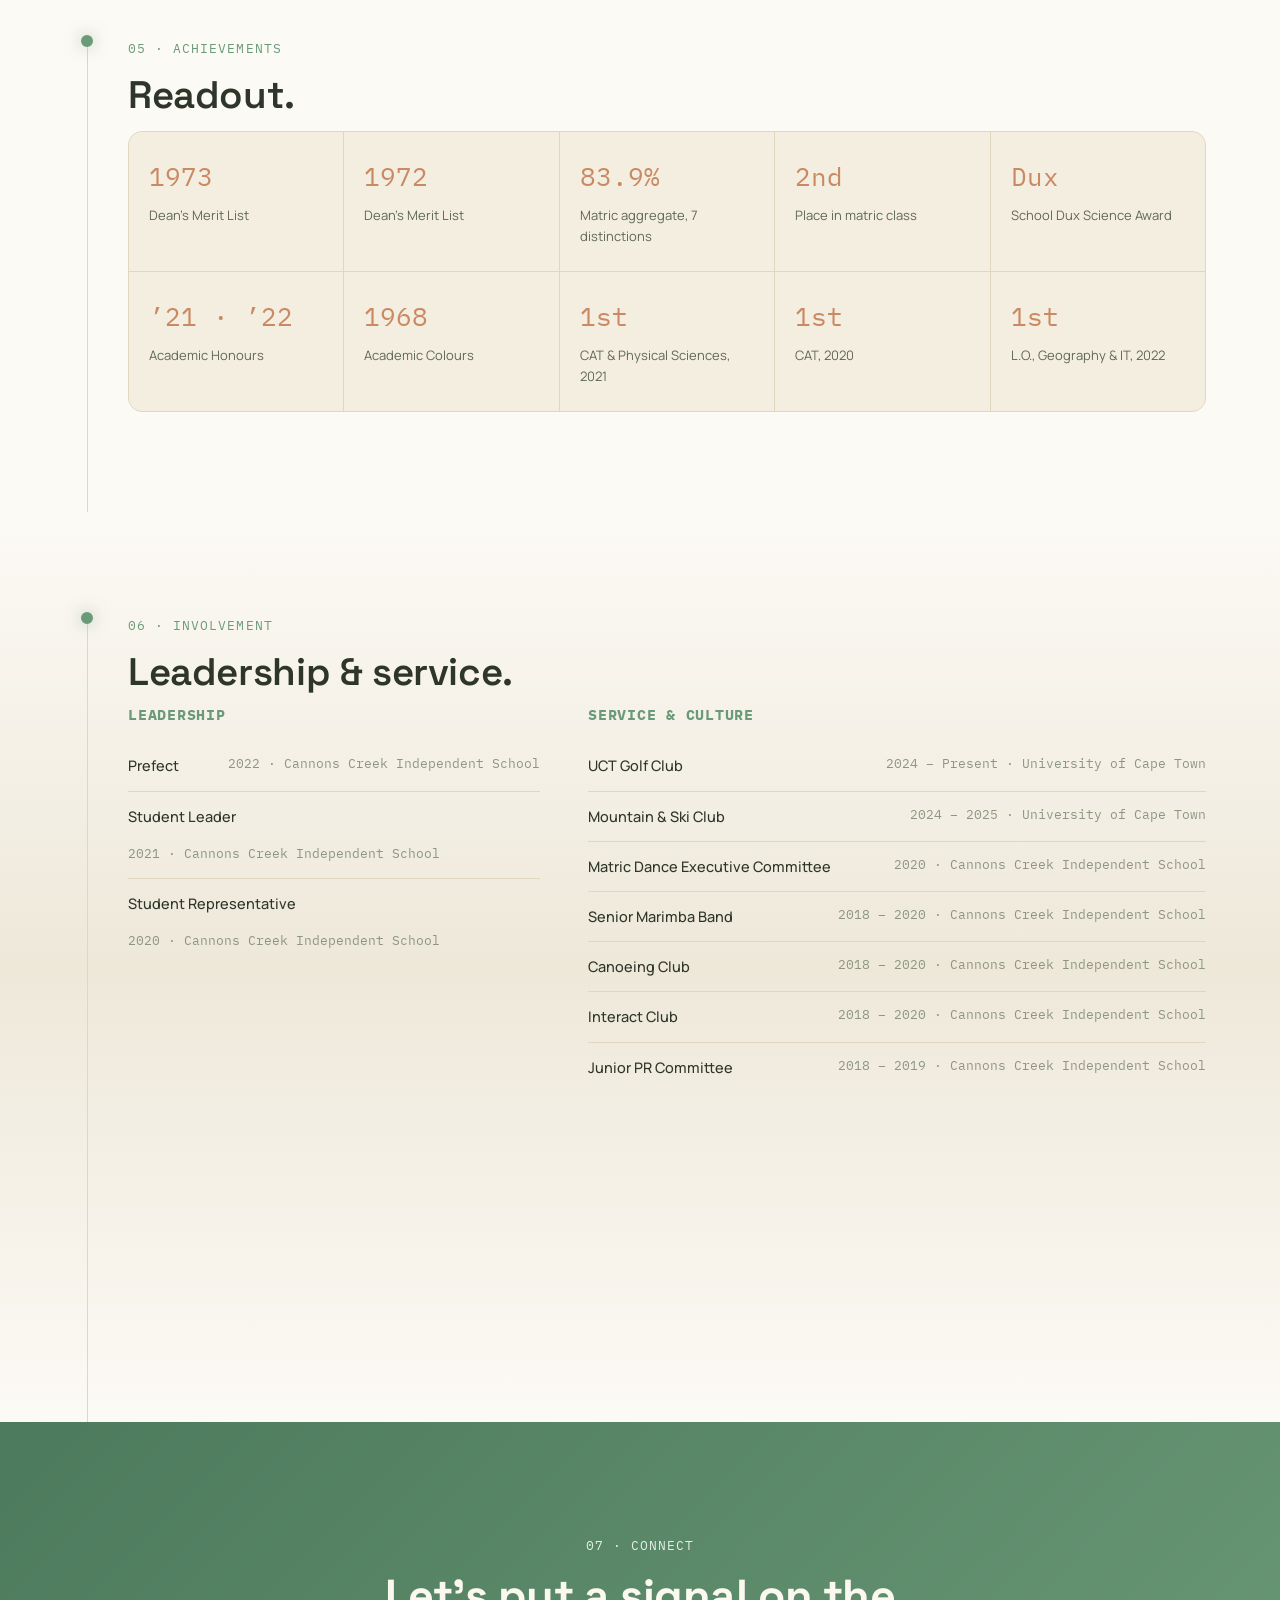
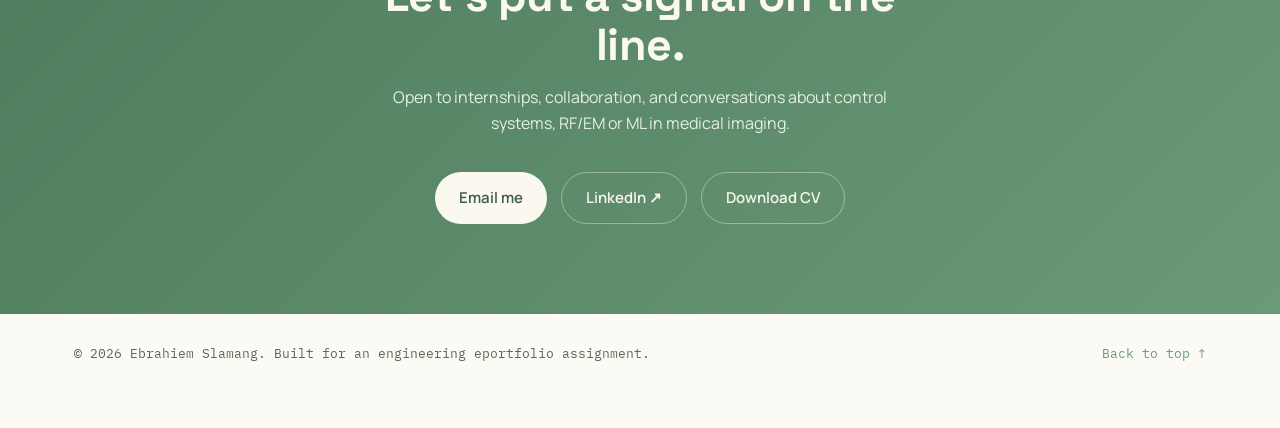
==== commit 881ee0eb: "Fixed typos" ====
--- a/eportfolio/index.html
+++ b/eportfolio/index.html
@@ -265,7 +265,7 @@
             </div>
             <div class="artefact-body">
               <h3>Final Year Project: Low-Cost Radar Golf Swing Analyzer</h3>
-              <p>Im currently working on developing a low-cost radar system to analyze golf swings, focusing on accuracy and affordability.</p>
+              <p>I'm currently working on developing a low-cost radar system to analyze golf swings, focusing on accuracy and affordability.</p>
             </div>
           </article>
           
@@ -362,7 +362,7 @@
               <li><span class="involve-role">Mountain &amp; Ski Club</span><span class="involve-meta">2024 – 2025 · University of Cape Town</span></li>
               <li><span class="involve-role">Matric Dance Executive Committee</span><span class="involve-meta">2020 · Cannons Creek Independent School</span></li>
               <li><span class="involve-role">Senior Marimba Band</span><span class="involve-meta">2018 – 2020 · Cannons Creek Independent School</span></li>
-              <li><span class="involve-role">Canoeing Club</span><span class="involve-meta">2018 – 2020 · Cannons Creek Independent School</span></li
+              <li><span class="involve-role">Canoeing Club</span><span class="involve-meta">2018 – 2020 · Cannons Creek Independent School</span></li>
               <li><span class="involve-role">Interact Club</span><span class="involve-meta">2018 – 2020 · Cannons Creek Independent School</span></li>
               <li><span class="involve-role">Junior PR Committee</span><span class="involve-meta">2018 – 2019 · Cannons Creek Independent School</span></li>
             </ul>
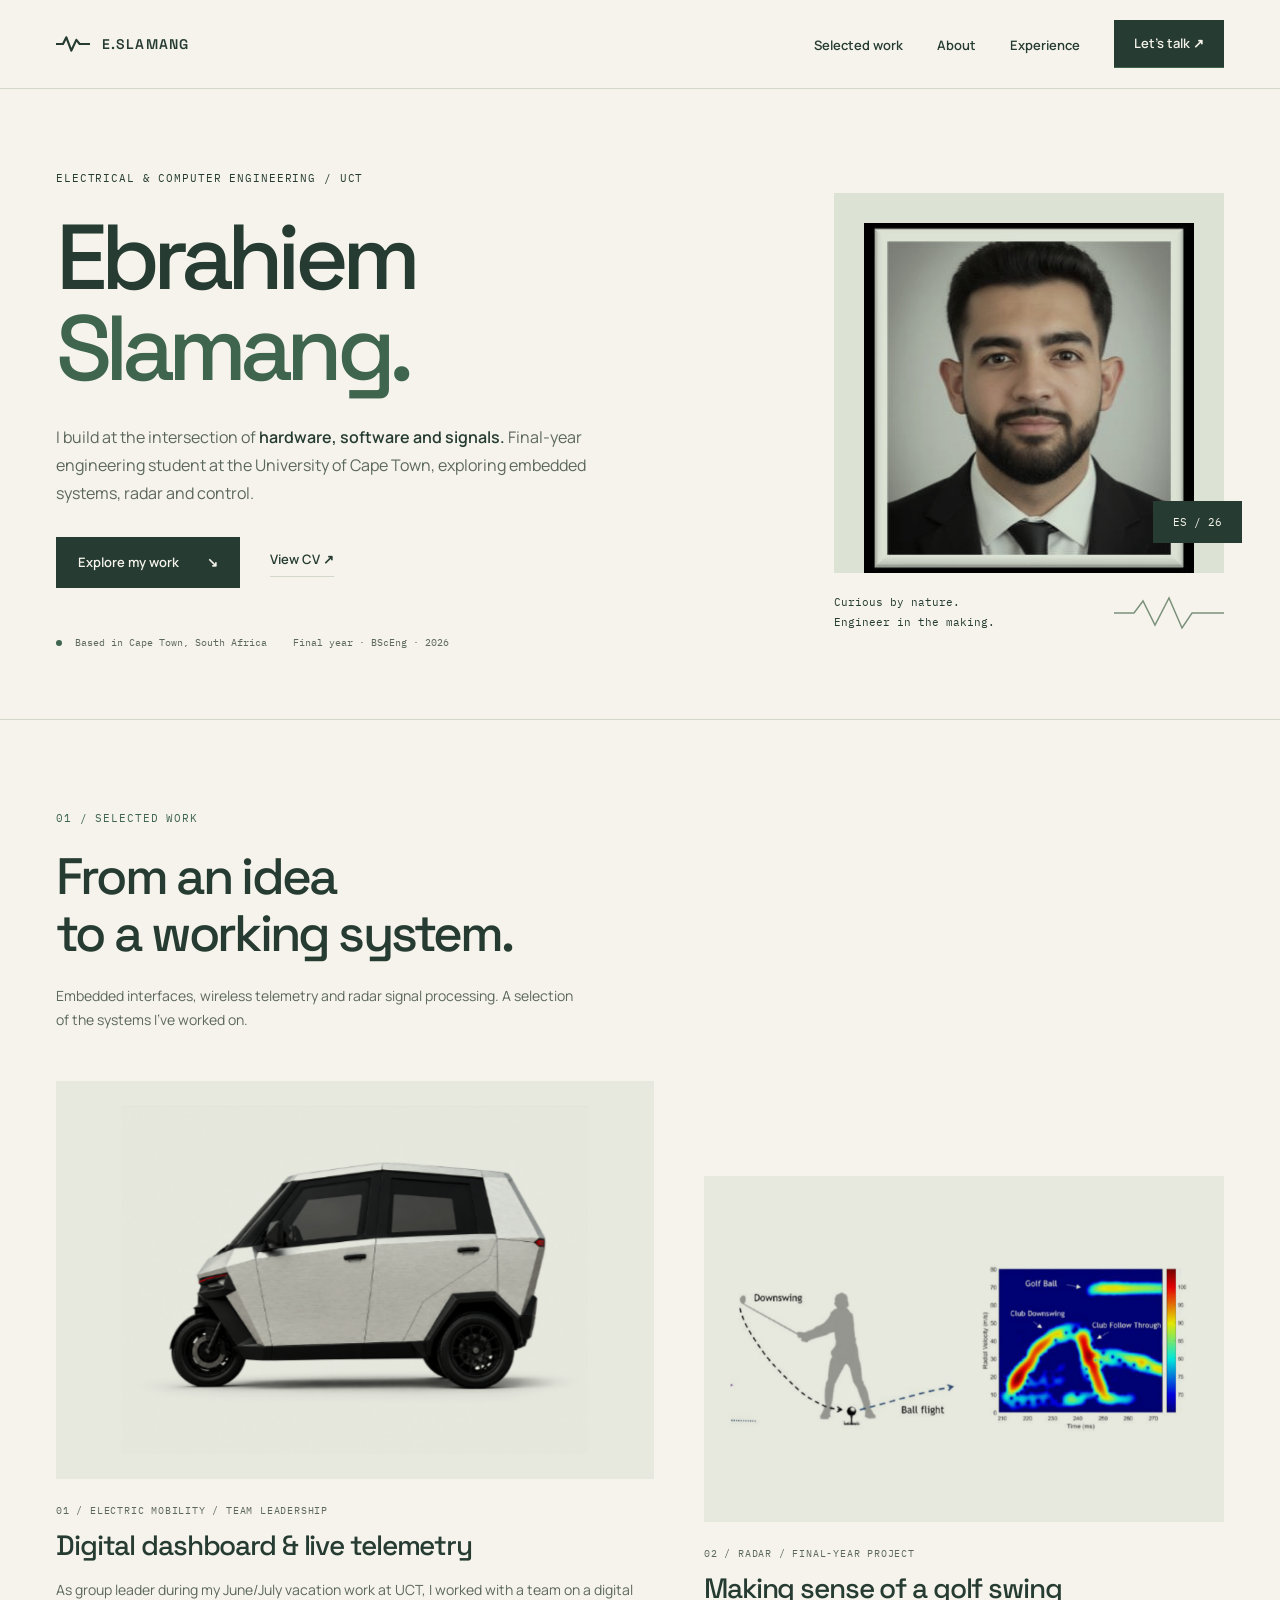
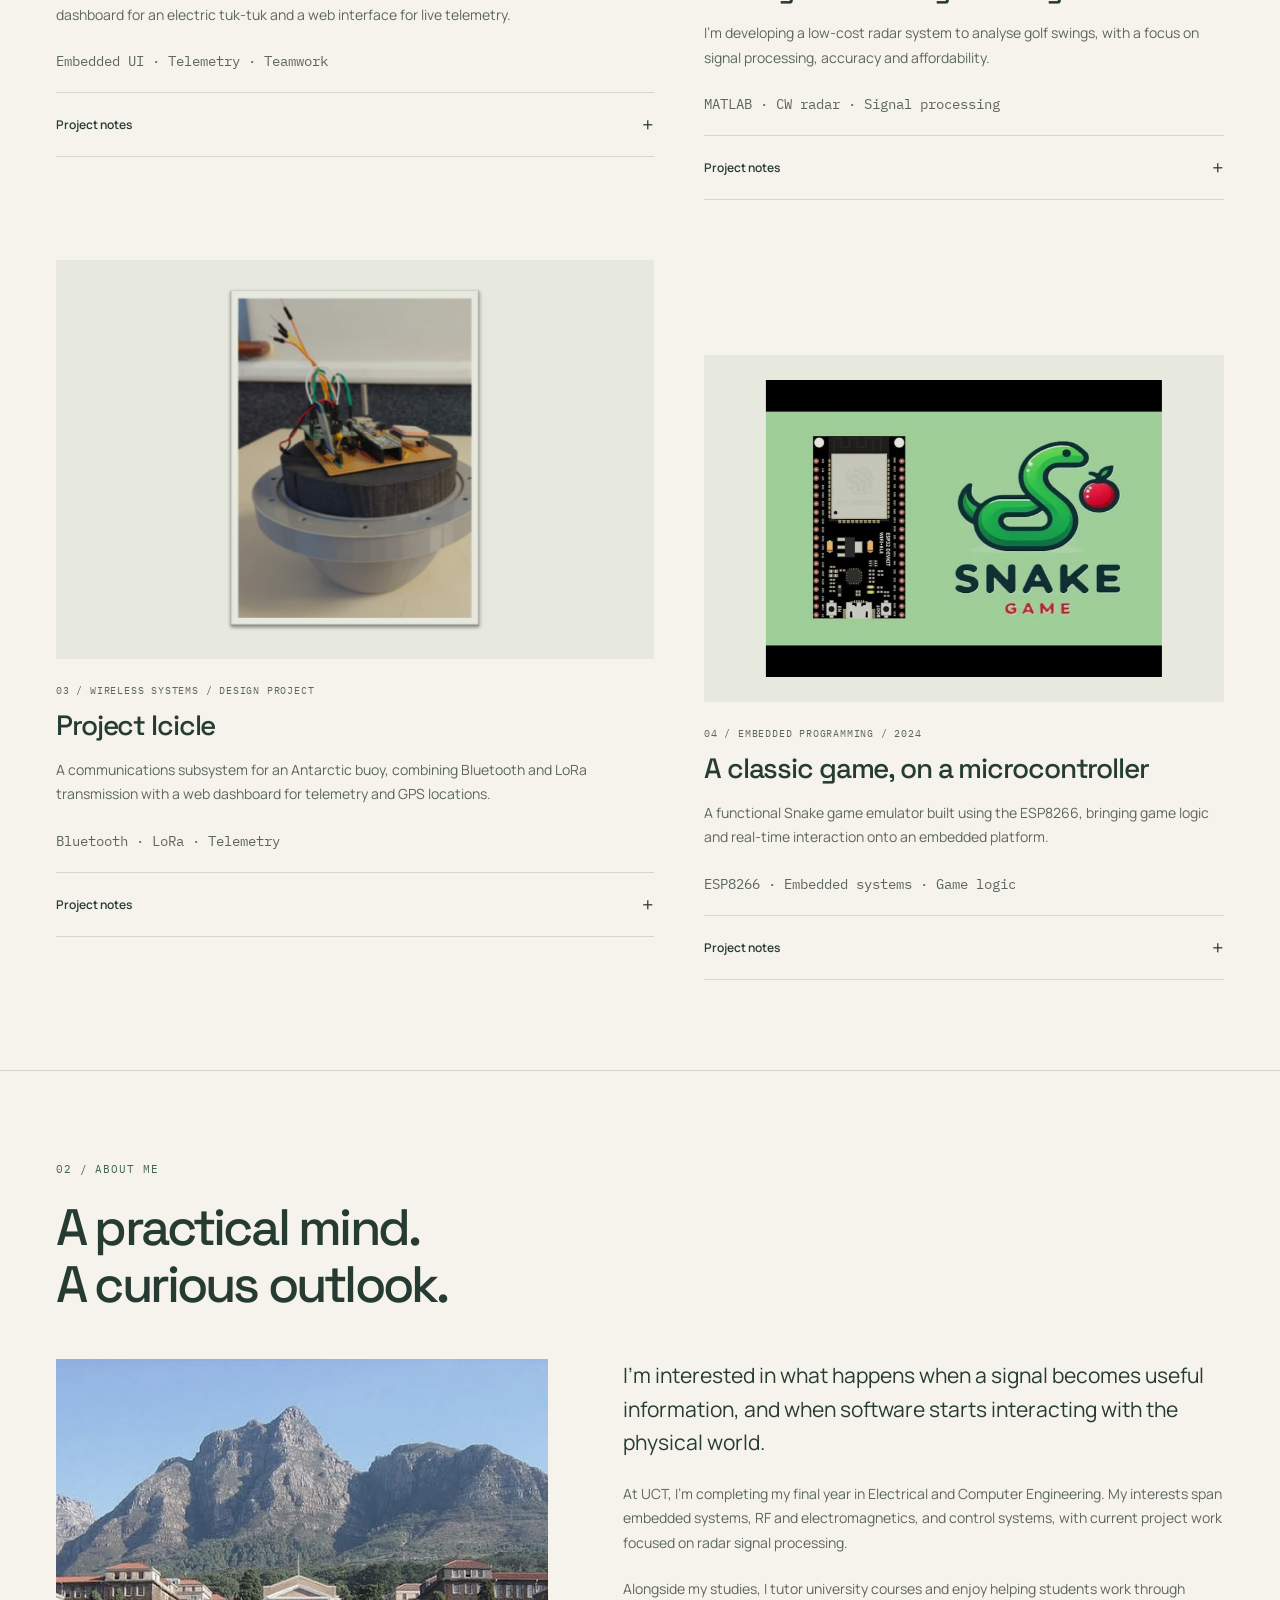
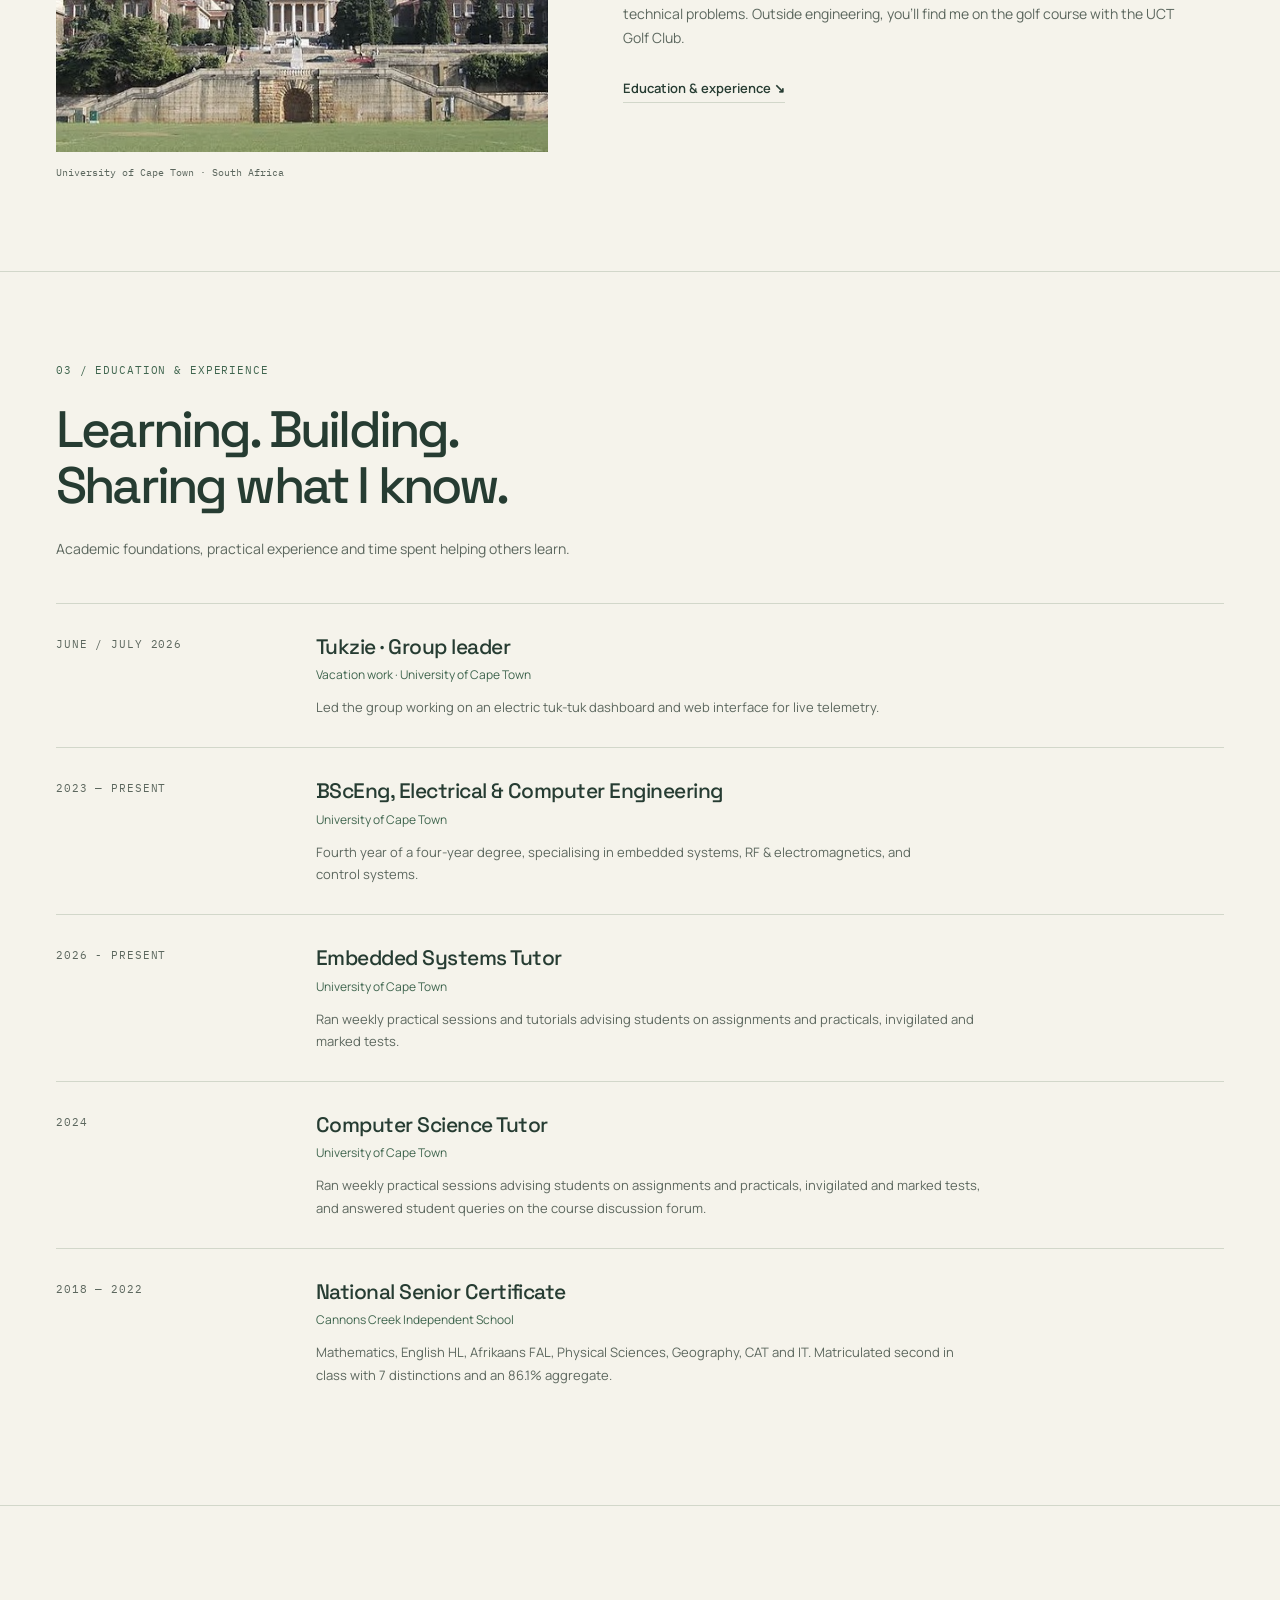
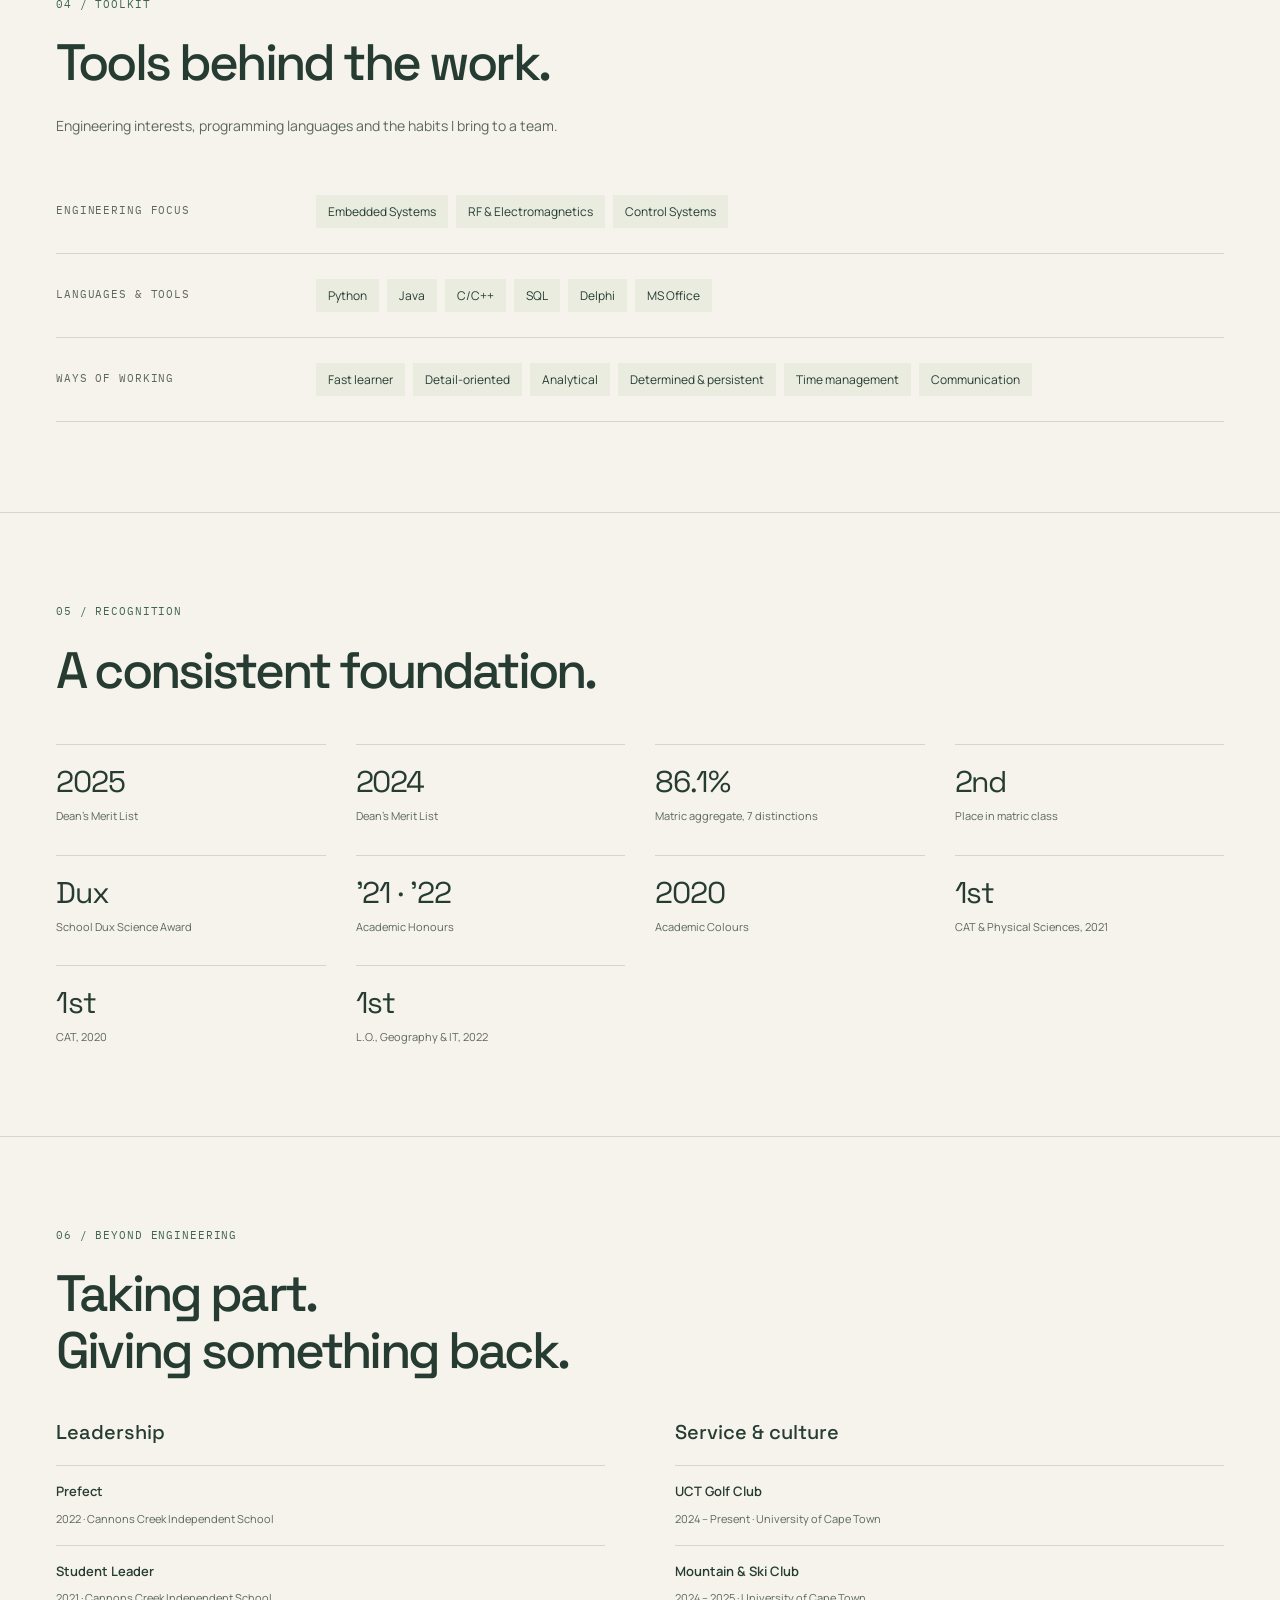
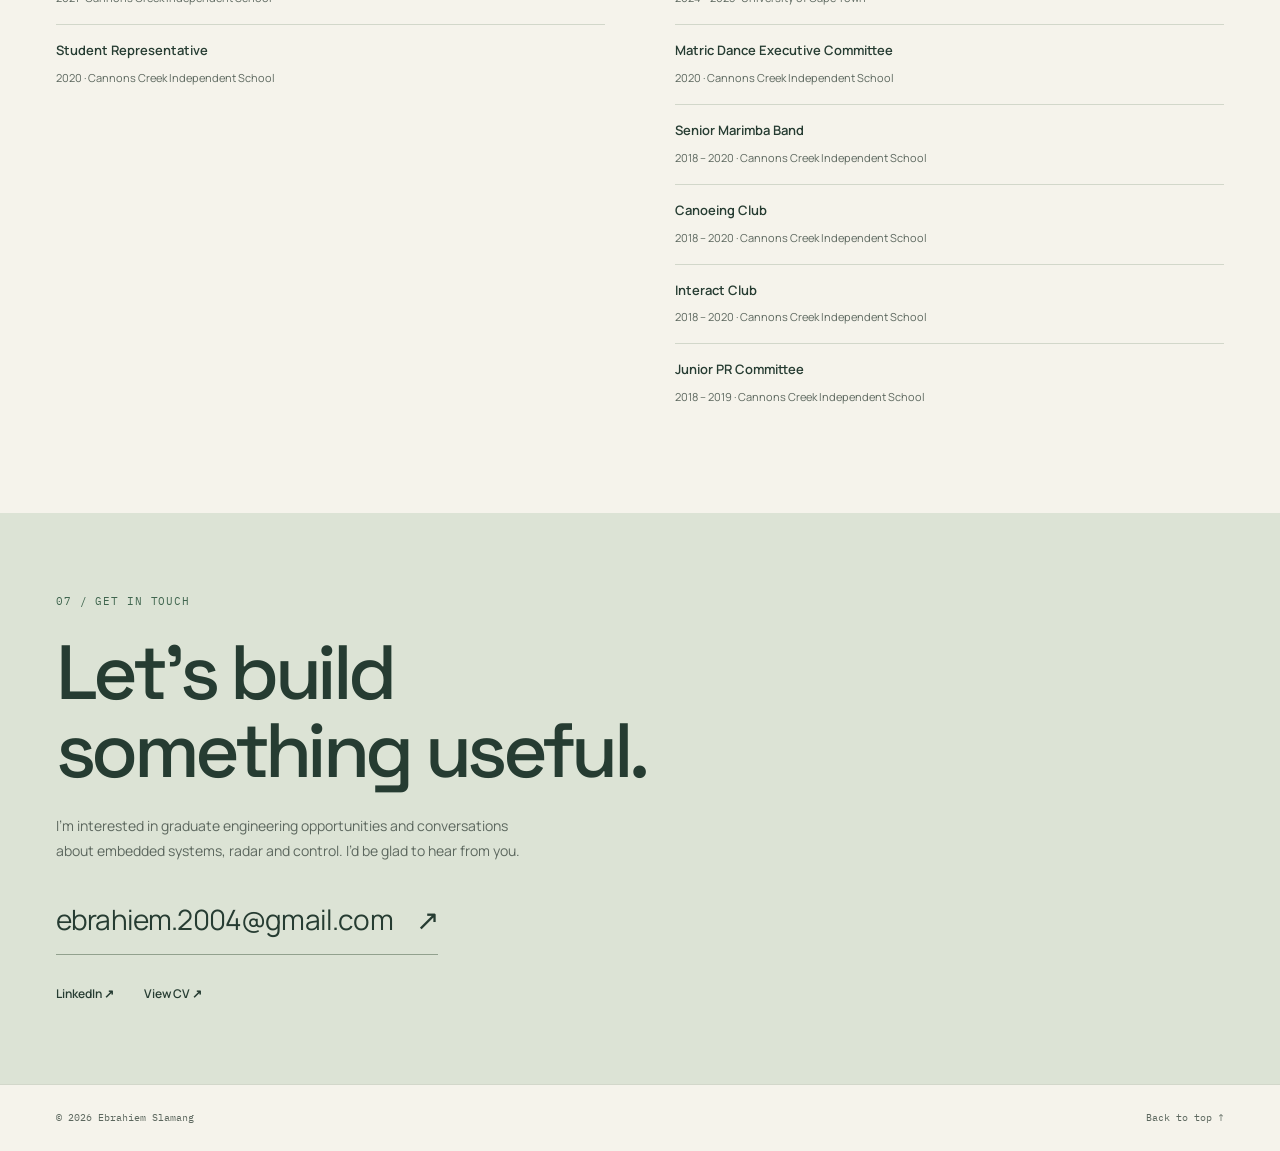
==== commit 79a1627a: "Update layout and CV" ====
--- a/eportfolio/index.html
+++ b/eportfolio/index.html
@@ -1,429 +1,276 @@
 <!DOCTYPE html>
+
 <html lang="en">
 <head>
-<meta charset="UTF-8">
-<meta name="viewport" content="width=device-width, initial-scale=1.0">
-<title>Ebrahiem Slamang — Electrical &amp; Computer Engineer</title>
-<meta name="description" content="Eportfolio of Ebrahiem Slamang, final-year Electrical & Computer Engineering student at the University of Cape Town — control systems, RF/electromagnetics and machine learning for medical imaging.">
-
-<link rel="preconnect" href="https://fonts.googleapis.com">
-<link rel="preconnect" href="https://fonts.gstatic.com" crossorigin>
-<link href="https://fonts.googleapis.com/css2?family=Space+Grotesk:wght@400;500;600;700&family=Manrope:wght@400;500;600;700;800&family=IBM+Plex+Mono:wght@400;500;600&display=swap" rel="stylesheet">
-
-<link rel="stylesheet" href="css/styles.css">
-<link rel="icon" href="data:image/svg+xml,<svg xmlns=%22http://www.w3.org/2000/svg%22 viewBox=%220 0 100 100%22><rect width=%22100%22 height=%22100%22 rx=%2222%22 fill=%22%234C7A5C%22/><path d=%22M10 55 L30 55 L38 30 L50 75 L60 45 L68 55 L90 55%22 stroke=%22%23F8F5EC%22 stroke-width=%228%22 fill=%22none%22 stroke-linecap=%22round%22 stroke-linejoin=%22round%22/></svg>">
-</head>
+<meta charset="utf-8"/>
+<meta content="width=device-width, initial-scale=1.0" name="viewport"/>
+<title>Ebrahiem Slamang | Electrical &amp; Computer Engineering</title>
+<meta content="Ebrahiem Slamang, final-year Electrical and Computer Engineering student at UCT. Selected work in embedded systems, radar signal processing and wireless telemetry." name="description"/>
+<link href="https://fonts.googleapis.com" rel="preconnect"/>
+<link crossorigin="" href="https://fonts.gstatic.com" rel="preconnect"/>
+<link href="https://fonts.googleapis.com/css2?family=Space+Grotesk:wght@400;500;600;700&amp;family=Manrope:wght@400;500;600;700;800&amp;family=IBM+Plex+Mono:wght@400;500;600&amp;display=swap" rel="stylesheet"/>
+<link href="css/styles.css" rel="stylesheet"/>
+<link href="data:image/svg+xml,&lt;svg xmlns=%22http://www.w3.org/2000/svg%22 viewBox=%220 0 100 100%22&gt;&lt;rect width=%22100%22 height=%22100%22 rx=%2222%22 fill=%22%234C7A5C%22/&gt;&lt;path d=%22M10 55 L30 55 L38 30 L50 75 L60 45 L68 55 L90 55%22 stroke=%22%23F8F5EC%22 stroke-width=%228%22 fill=%22none%22 stroke-linecap=%22round%22 stroke-linejoin=%22round%22/&gt;&lt;/svg&gt;" rel="icon"/>
+<meta content="Ebrahiem Slamang | Electrical &amp; Computer Engineering" property="og:title"/><meta content="Ebrahiem Slamang, final-year Electrical and Computer Engineering student at UCT. Selected work in embedded systems, radar signal processing and wireless telemetry." property="og:description"/><meta content="website" property="og:type"/><meta content="https://eportfolio-ebrahiemslamang.vercel.app/" property="og:url"/></head>
 <body>
-
 <!-- progress bar : live signal readout of scroll position -->
-<div class="scan-progress" id="scanProgress" aria-hidden="true"></div>
-
+<div aria-hidden="true" class="scan-progress" id="scanProgress"></div>
 <a class="skip-link" href="#main">Skip to content</a>
-
 <header class="site-header" id="siteHeader">
-  <div class="header-inner">
-    <a href="#top" class="brand" aria-label="Back to top">
-      <span class="brand-mark" aria-hidden="true">
-        <svg viewBox="0 0 40 24" width="34" height="20"><polyline points="0,12 8,12 12,4 18,20 24,7 28,12 40,12" fill="none" stroke="currentColor" stroke-width="2.6" stroke-linecap="round" stroke-linejoin="round"/></svg>
-      </span>
-      <span class="brand-text">E.SLAMANG</span>
-    </a>
-
-    <nav class="site-nav" id="siteNav" aria-label="Primary">
-      <ol>
-        <li><a href="#about" class="nav-link">About</a></li>
-        <li><a href="#journey" class="nav-link">Journey</a></li>
-        <li><a href="#skills" class="nav-link">Skills</a></li>
-        <li><a href="#artefacts" class="nav-link">Artefacts</a></li>
-        <li><a href="#achievements" class="nav-link">Achievements</a></li>
-        <li><a href="#involvement" class="nav-link">Involvement</a></li>
-        <li><a href="#contact" class="nav-link nav-link--cta">Contact</a></li>
-      </ol>
-    </nav>
-
-    <button class="nav-toggle" id="navToggle" aria-expanded="false" aria-controls="siteNav" aria-label="Toggle navigation menu">
-      <span></span>
-      <span></span>
-      <span></span>
-    </button>
-  </div>
+<div class="header-inner">
+<a aria-label="Back to top" class="brand" href="#top">
+<span aria-hidden="true" class="brand-mark">
+<svg height="20" viewbox="0 0 40 24" width="34"><polyline fill="none" points="0,12 8,12 12,4 18,20 24,7 28,12 40,12" stroke="currentColor" stroke-linecap="round" stroke-linejoin="round" stroke-width="2.6"></polyline></svg>
+</span>
+<span class="brand-text">E.SLAMANG</span>
+</a>
+<nav aria-label="Primary" class="site-nav" id="siteNav">
+<ol><li><a class="nav-link" href="#artefacts">Selected work</a></li><li><a class="nav-link" href="#about">About</a></li><li><a class="nav-link" href="#journey">Experience</a></li><li><a class="nav-link nav-link--cta" href="#contact">Let’s talk <span aria-hidden="true">↗</span></a></li></ol>
+</nav>
+<button aria-controls="siteNav" aria-expanded="false" aria-label="Toggle navigation menu" class="nav-toggle" id="navToggle">
+<span></span>
+<span></span>
+<span></span>
+</button>
+</div>
 </header>
-
 <main id="main">
-
-  <!-- ============ HERO ============ -->
-  <section class="hero" id="top">
-    <div class="hero-bg" aria-hidden="true">
-      <div class="grid-overlay"></div>
-    </div>
-
-    <div class="section-inner hero-inner">
-      <div class="hero-copy">
-        <p class="eyebrow"><span class="dot" aria-hidden="true"></span>// SIGNAL ACQUIRED — EBRAHIEM SLAMANG</p>
-        <h1 class="hero-title">Turning noise into knowledge</h1>
-        <p class="hero-sub">Final-year Electrical &amp; Computer Engineering student at the University of Cape Town, working across <strong>control systems</strong>, <strong>RF &amp; electromagnetics</strong>, and <strong>machine learning for medical imaging</strong>.</p>
-
-        <div class="hero-actions">
-          <a href="#journey" class="btn btn-primary">See my journey<span aria-hidden="true"> →</span></a>
-          <a href="#contact" class="btn btn-ghost">Get in touch</a>
-        </div>
-
-        <div class="hero-stats" role="list">
-          <div class="hero-stat" role="listitem"><span class="hero-stat-num">86.1%</span><span class="hero-stat-label">Matric aggregate</span></div>
-          <div class="hero-stat" role="listitem"><span class="hero-stat-num">’24–’25</span><span class="hero-stat-label">Dean's Merit List</span></div>
-          <div class="hero-stat" role="listitem"><span class="hero-stat-num">4th yr</span><span class="hero-stat-label">BScEng @ UCT</span></div>
-        </div>
-      </div>
-
-      <div class="hero-visual">
-        <div class="scope-panel">
-          <div class="scope-head">
-            <span class="scope-title">CH.1 — LIVE TRACE</span>
-            <span class="scope-rec"><span class="rec-dot" aria-hidden="true"></span>REC</span>
-          </div>
-          <div class="scope-screen">
-            <svg class="waveform-svg" viewBox="0 0 400 120" preserveAspectRatio="none" aria-hidden="true">
-              <g class="waveform-track">
-                <polyline class="wf-line" points="0,60 20,60 34,20 48,100 62,15 76,95 90,60 110,60 130,60 144,25 158,95 172,20 186,100 200,60 220,60 240,60 254,20 268,100 282,15 296,95 310,60 330,60 350,60 364,25 378,95 392,20 400,60" />
-                <polyline class="wf-line wf-line--copy" points="400,60 420,60 434,20 448,100 462,15 476,95 490,60 510,60 530,60 544,25 558,95 572,20 586,100 600,60 620,60 640,60 654,20 668,100 682,15 696,95 710,60 730,60 750,60 764,25 778,95 792,20 800,60" />
-              </g>
-            </svg>
-          </div>
-          <div class="scope-foot">
-            <span>EMBEDDED SYS</span><span>RF / EM</span><span>CONTROL SYS</span>
-          </div>
-        </div>
-
-        <div class="headshot-panel">
-          <img src="images/headshot.jpg" alt="Portrait of Ebrahiem Slamang" width="342" height="373" loading="eager">
-          <span class="headshot-tag">UCT · ECE</span>
-        </div>
-      </div>
-    </div>
-
-    <a href="#about" class="scroll-cue" aria-label="Scroll to About section">
-      <span></span>
-    </a>
-  </section>
-
-  <!-- ============ ABOUT ============ -->
-  <section class="section" id="about">
-    <div class="section-inner section-with-rail">
-      <div class="rail" aria-hidden="true">
-        <span class="rail-node"></span>
-        <span class="rail-line"></span>
-      </div>
-      <div class="section-body">
-        <p class="section-eyebrow">01 · About</p>
-        <h2 class="section-title">Systems thinking, matric to megahertz.</h2>
-
-        <div class="about-grid">
-          <figure class="about-photo">
-            <img src="images/UCT.jpg" alt="University of Cape Town campus" loading="lazy">
-            <figcaption>University of Cape Town — where the signal chain starts.</figcaption>
-          </figure>
-
-          <div class="about-text">
-            <p>I'm a final-year Electrical and Computer Engineering student at the University of Cape Town, currently focused on <strong>Embedded systems</strong>, <strong>RF and electromagnetics</strong>, and applying <strong>signal processing to Radar images</strong>. I matriculated second in my class with seven distinctions and an 86.1% aggregate, and I've carried that same discipline through into university — landing on the Dean's Merit List in both 2024 and 2025.</p>
-            <p>Outside the lab, I tutor UCT courses and <span class="golf-trigger" id="golfTrigger" role="button" tabindex="0" aria-label="Play a golf swing animation">tee off with the UCT Golf Club</span>. What draws me to engineering is the quiet usefulness of a well-built system: a controller that keeps a process stable, a signal that carries more information than noise, a model that helps a clinician see something they might otherwise miss.</p>
-
-            <div class="quickstats">
-              <div class="qstat"><span class="qstat-num">7</span><span class="qstat-label">Matric distinctions</span></div>
-              <div class="qstat"><span class="qstat-num">2nd</span><span class="qstat-label">In matric class</span></div>
-              <div class="qstat"><span class="qstat-num">1 yr+</span><span class="qstat-label">tutoring @ UCT</span></div>
-              <div class="qstat"><span class="qstat-num">3</span><span class="qstat-label">Focus areas</span></div>
-            </div>
-          </div>
-        </div>
-      </div>
-    </div>
-  </section>
-
-  <!-- ============ JOURNEY ============ -->
-  <section class="section section--alt" id="journey">
-    <div class="section-inner section-with-rail">
-      <div class="rail" aria-hidden="true">
-        <span class="rail-node"></span>
-        <span class="rail-line"></span>
-      </div>
-      <div class="section-body">
-        <p class="section-eyebrow">02 · Journey</p>
-        <h2 class="section-title">Education &amp; experience, traced end to end.</h2>
-        <p class="section-lead">The path from matric science labs to university tutorials — every node a step in the same circuit.</p>
-
-        <ol class="timeline">
-          <li class="tl-item">
-            <div class="tl-node" aria-hidden="true"></div>
-            <div class="tl-content">
-              <p class="tl-date">2023 — Present</p>
-              <h3 class="tl-title">BScEng, Electrical &amp; Computer Engineering</h3>
-              <p class="tl-org">University of Cape Town</p>
-              <p class="tl-desc">Fourth year of a four-year degree, specialising in embedded systems, RF &amp; electromagnetics, and control systems.</p>
-            </div>
-          </li>
-          
-          <li class="tl-item">
-            <div class="tl-node" aria-hidden="true"></div>
-            <div class="tl-content">
-              <p class="tl-date">2026 - Present</p>
-              <h3 class="tl-title">Embedded Systems Tutor</h3>
-              <p class="tl-org">University of Cape Town</p>
-              <p class="tl-desc">Ran weekly practical sessions and tutorials advising students on assignments and practicals, invigilated and marked tests.</p>
-            </div>
-          </li>
-
-          <li class="tl-item">
-            <div class="tl-node" aria-hidden="true"></div>
-            <div class="tl-content">
-              <p class="tl-date">2024</p>
-              <h3 class="tl-title">Computer Science Tutor</h3>
-              <p class="tl-org">University of Cape Town</p>
-              <p class="tl-desc">Ran weekly practical sessions advising students on assignments and practicals, invigilated and marked tests, and answered student queries on the course discussion forum.</p>
-            </div>
-          </li>
-
-          <li class="tl-item">
-            <div class="tl-node" aria-hidden="true"></div>
-            <div class="tl-content">
-              <p class="tl-date">2018 — 2022</p>
-              <h3 class="tl-title">National Senior Certificate</h3>
-              <p class="tl-org">Cannons Creek Independent School</p>
-              <p class="tl-desc">Mathematics, English HL, Afrikaans FAL, Physical Sciences, Geography, CAT and IT. Matriculated second in class with 7 distinctions and an 86.1% aggregate.</p>
-            </div>
-          </li>
-        </ol>
-      </div>
-    </div>
-  </section>
-
-  <!-- ============ SKILLS ============ -->
-  <section class="section" id="skills">
-    <div class="section-inner section-with-rail">
-      <div class="rail" aria-hidden="true">
-        <span class="rail-node"></span>
-        <span class="rail-line"></span>
-      </div>
-      <div class="section-body">
-        <p class="section-eyebrow">03 · Skills</p>
-        <h2 class="section-title">Control panel.</h2>
-        <p class="section-lead">The tools, focus areas and working habits I bring to a project — switched on.</p>
-
-        <div class="panel-group">
-          <h3 class="panel-group-title">Engineering focus</h3>
-          <div class="module-grid">
-            <div class="module"><span class="module-led"></span><span class="module-label">Embedded Systems</span></div>
-            <div class="module"><span class="module-led"></span><span class="module-label">RF &amp; Electromagnetics</span></div>
-            <div class="module"><span class="module-led"></span><span class="module-label">Control Systems</span></div>
-          </div>
-        </div>
-
-        <div class="panel-group">
-          <h3 class="panel-group-title">Languages &amp; tools</h3>
-          <div class="module-grid">
-            <div class="module"><span class="module-led"></span><span class="module-label">Python</span></div>
-            <div class="module"><span class="module-led"></span><span class="module-label">Java</span></div>
-            <div class="module"><span class="module-led"></span><span class="module-label">C/C++</span></div>
-            <div class="module"><span class="module-led"></span><span class="module-label">SQL</span></div>
-            <div class="module"><span class="module-led"></span><span class="module-label">Delphi</span></div>
-            <div class="module"><span class="module-led"></span><span class="module-label">MS Office</span></div>
-          </div>
-        </div>
-
-        <div class="panel-group">
-          <h3 class="panel-group-title">Ways of working</h3>
-          <div class="module-grid">
-            <div class="module"><span class="module-led"></span><span class="module-label">Fast learner</span></div>
-            <div class="module"><span class="module-led"></span><span class="module-label">Detail-oriented</span></div>
-            <div class="module"><span class="module-led"></span><span class="module-label">Analytical</span></div>
-            <div class="module"><span class="module-led"></span><span class="module-label">Determined &amp; persistent</span></div>
-            <div class="module"><span class="module-led"></span><span class="module-label">Time management</span></div>
-            <div class="module"><span class="module-led"></span><span class="module-label">Communication</span></div>
-          </div>
-        </div>
-      </div>
-    </div>
-  </section>
-
-  <!-- ============ ARTEFACTS ============ -->
-  <section class="section section--alt" id="artefacts">
-    <div class="section-inner section-with-rail">
-      <div class="rail" aria-hidden="true">
-        <span class="rail-node"></span>
-        <span class="rail-line"></span>
-      </div>
-      <div class="section-body">
-        <p class="section-eyebrow">04 · Artefacts</p>
-        <h2 class="section-title">My Work in Action</h2>
-        <p class="section-lead">A few artefacts/projects i've worked on </p>
-      
-
-        <div class="artefact-grid">
-          <article class="artefact-card">
-            <div class="artefact-media">
-              <img src="images/Golf.png" alt="Final Year Project: Low-Cost Radar Golf Swing Analyzer" loading="lazy">
-              <span class="artefact-tag">2026</span>
-            </div>
-            <div class="artefact-body">
-              <h3>Final Year Project: Low-Cost Radar Golf Swing Analyzer</h3>
-              <p>I'm currently working on developing a low-cost radar system to analyze golf swings, focusing on accuracy and affordability.</p>
-            </div>
-          </article>
-          
-          <article class="artefact-card">
-            <div class="artefact-media">
-              <img src="images/Tukzie.png" alt="Tukzie electric tuk tuk" loading="lazy">
-              <span class="artefact-tag">2026</span>
-            </div>
-            <div class="artefact-body">
-              <h3>Tukzie - Vac Work</h3>
-              <p>During my June/July vacation period I worked on an Electric Tuk Tuk at UCT. I worked in a team to design and develop both a digital dashboard display screen for the tuk tuk and a web version to store and view live telemetry.</p>
-            </div>
-          </article>
-
-          <article class="artefact-card">
-            <div class="artefact-media">
-              <img src="images/Project_Icicle.png" alt="Project Icicle communications subsystem" loading="lazy">
-              <span class="artefact-tag">2026</span>
-            </div>
-            <div class="artefact-body">
-              <h3> Project Icicle Communications Subsystem</h3>
-              <p> As part of my fourth year design project, I developed a communications subsystem for an Antarctic buoy, which incorporated bluetooth connectivity for real-time data transmission and LoRa transmission protocols, as well as developing a web dashboard to view telemetry and GPS locations.</p>
-            </div>
-          </article>
-
-          <article class="artefact-card">
-            <div class="artefact-media">
-              <img src="images/Snake_Game.jpg" alt="ESP8266 Snake Game Emulator" loading="lazy">
-              <span class="artefact-tag">2024</span>
-            </div>
-            <div class="artefact-body">
-              <h3> ESP8266 Snake Game Emulator</h3>
-              <p> Developed a functional Snake game emulator using the ESP8266 microcontroller, showcasing embedded systems programming and real-time game development skills</p>
-            </div>
-          </article>
-
-        </div>
-      </div>
-    </div>
-  </section>
-
-  <!-- ============ ACHIEVEMENTS ============ -->
-  <section class="section" id="achievements">
-    <div class="section-inner section-with-rail">
-      <div class="rail" aria-hidden="true">
-        <span class="rail-node"></span>
-        <span class="rail-line"></span>
-      </div>
-      <div class="section-body">
-        <p class="section-eyebrow">05 · Achievements</p>
-        <h2 class="section-title">Readout.</h2>
-
-        <div class="readout-grid">
-          <div class="readout"><span class="readout-num">2025</span><span class="readout-label">Dean's Merit List</span></div>
-          <div class="readout"><span class="readout-num">2024</span><span class="readout-label">Dean's Merit List</span></div>
-          <div class="readout"><span class="readout-num">86.1%</span><span class="readout-label">Matric aggregate, 7 distinctions</span></div>
-          <div class="readout"><span class="readout-num">2nd</span><span class="readout-label">Place in matric class</span></div>
-          <div class="readout"><span class="readout-num">Dux</span><span class="readout-label">School Dux Science Award</span></div>
-          <div class="readout"><span class="readout-num">’21 · ’22</span><span class="readout-label">Academic Honours</span></div>
-          <div class="readout"><span class="readout-num">2020</span><span class="readout-label">Academic Colours</span></div>
-          <div class="readout"><span class="readout-num">1st</span><span class="readout-label">CAT &amp; Physical Sciences, 2021</span></div>
-          <div class="readout"><span class="readout-num">1st</span><span class="readout-label">CAT, 2020</span></div>
-          <div class="readout"><span class="readout-num">1st</span><span class="readout-label">L.O., Geography &amp; IT, 2022</span></div>
-        </div>
-      </div>
-    </div>
-  </section>
-
-  <!-- ============ INVOLVEMENT ============ -->
-  <section class="section section--alt" id="involvement">
-    <div class="section-inner section-with-rail">
-      <div class="rail" aria-hidden="true">
-        <span class="rail-node"></span>
-        <span class="rail-line"></span>
-      </div>
-      <div class="section-body">
-        <p class="section-eyebrow">06 · Involvement</p>
-        <h2 class="section-title">Leadership &amp; service.</h2>
-
-        <div class="involve-grid">
-          <div class="involve-col">
-            <h3 class="involve-heading">Leadership</h3>
-            <ul class="involve-list">
-              <li><span class="involve-role">Prefect</span><span class="involve-meta">2022 · Cannons Creek Independent School</span></li>
-              <li><span class="involve-role">Student Leader</span><span class="involve-meta">2021 · Cannons Creek Independent School</span></li>
-              <li><span class="involve-role">Student Representative</span><span class="involve-meta">2020 · Cannons Creek Independent School</span></li>
-            </ul>
-          </div>
-
-          <div class="involve-col">
-            <h3 class="involve-heading">Service &amp; culture</h3>
-            <ul class="involve-list">
-              <li><span class="involve-role">UCT Golf Club</span><span class="involve-meta">2024 – Present · University of Cape Town</span></li>
-              <li><span class="involve-role">Mountain &amp; Ski Club</span><span class="involve-meta">2024 – 2025 · University of Cape Town</span></li>
-              <li><span class="involve-role">Matric Dance Executive Committee</span><span class="involve-meta">2020 · Cannons Creek Independent School</span></li>
-              <li><span class="involve-role">Senior Marimba Band</span><span class="involve-meta">2018 – 2020 · Cannons Creek Independent School</span></li>
-              <li><span class="involve-role">Canoeing Club</span><span class="involve-meta">2018 – 2020 · Cannons Creek Independent School</span></li>
-              <li><span class="involve-role">Interact Club</span><span class="involve-meta">2018 – 2020 · Cannons Creek Independent School</span></li>
-              <li><span class="involve-role">Junior PR Committee</span><span class="involve-meta">2018 – 2019 · Cannons Creek Independent School</span></li>
-            </ul>
-          </div>
-        </div>
-
-        <div class="gallery-strip">
-          <img src="https://picsum.photos/seed/golf-club/400/300" alt="Placeholder image — golf club" loading="lazy">
-          <img src="https://picsum.photos/seed/mountain-ski/400/300" alt="Placeholder image — mountain and ski club" loading="lazy">
-          <img src="https://picsum.photos/seed/marimba-band/400/300" alt="Placeholder image — marimba band" loading="lazy">
-          <img src="https://picsum.photos/seed/canoeing/400/300" alt="Placeholder image — canoeing club" loading="lazy">
-        </div>
-      </div>
-    </div>
-  </section>
-
-  <!-- ============ CONTACT ============ -->
-  <section class="contact" id="contact">
-    <div class="section-inner">
-      <p class="section-eyebrow section-eyebrow--light">07 · Connect</p>
-      <h2 class="contact-title">Let's put a signal on the line.</h2>
-      <p class="contact-sub">Open to internships, collaboration, and conversations about control systems, RF/EM or ML in medical imaging.</p>
-
-      <div class="contact-actions">
-        <a class="btn btn-primary" href="mailto:ebrahiem.2004@gmail.com">Email me</a>
-        <a class="btn btn-ghost" href="https://www.linkedin.com/in/ebrahiem-slamang-a6b352260/" target="_blank" rel="noopener">LinkedIn ↗</a>
-        <a class="btn btn-ghost" href="Ebrahiem_Slamang_CV.pdf" target="_blank" rel="noopener">Download CV</a>
-      </div>
-    </div>
-  </section>
-
+<!-- ============ HERO ============ -->
+<section class="hero" id="top">
+
+<div class="section-inner hero-inner">
+<div class="hero-copy">
+<p class="eyebrow">Electrical &amp; Computer Engineering / UCT</p>
+<h1 class="hero-title">Ebrahiem<br/><span>Slamang.</span></h1>
+<p class="hero-sub">I build at the intersection of <strong>hardware, software and signals.</strong> Final-year engineering student at the University of Cape Town, exploring embedded systems, radar and control.</p>
+<div class="hero-actions"><a class="btn btn-primary" href="#artefacts">Explore my work <span aria-hidden="true">↘</span></a><a class="text-link" href="Ebrahiem_Slamang_CV.pdf" rel="noopener" target="_blank">View CV <span aria-hidden="true">↗</span></a></div>
+<div class="hero-stats" role="list"><div><span class="dot"></span> Based in Cape Town, South Africa</div><div>Final year · BScEng · 2026</div></div>
+</div>
+<div class="hero-visual"><div class="portrait-frame"><img alt="Ebrahiem Slamang" height="373" src="images/headshot.jpg" width="342"/><span aria-hidden="true" class="portrait-corner">ES / 26</span></div><div class="portrait-caption"><span>Curious by nature.<br/>Engineer in the making.</span><svg aria-hidden="true" height="36" viewbox="0 0 110 36" width="110"><path d="M0 18H20L29 6L41 30L55 3L68 33L78 18H110" fill="none" stroke="currentColor" stroke-width="1.5"></path></svg></div></div>
+</div>
+
+</section><section class="section section--alt" id="artefacts">
+<div class="section-inner section-with-rail">
+
+<div class="section-body">
+<p class="section-eyebrow">01 / Selected work</p>
+<h2 class="section-title">From an idea<br/>to a working system.</h2>
+<p class="section-lead">Embedded interfaces, wireless telemetry and radar signal processing. A selection of the systems I’ve worked on.</p>
+<div class="artefact-grid"><article class="artefact-card">
+<div class="artefact-media">
+<img alt="Tukzie electric tuk tuk" loading="lazy" src="images/Tukzie.png"/>
+
+</div>
+<div class="artefact-body"><p class="project-category">01 / Electric mobility / Team leadership</p><h3>Digital dashboard &amp; live telemetry</h3><p>As group leader during my June/July vacation work at UCT, I worked with a team on a digital dashboard for an electric tuk-tuk and a web interface for live telemetry.</p><p class="project-tools">Embedded UI · Telemetry · Teamwork</p><details><summary>Project notes <span aria-hidden="true">+</span></summary><div class="project-detail"><h4>My contribution</h4><p>Group leadership and hands-on development of the vehicle display and web telemetry interface. The project connected an embedded user interface with the information needed to understand vehicle operation.</p></div></details></div>
+</article>
+<article class="artefact-card">
+<div class="artefact-media">
+<img alt="Final Year Project: Low-Cost Radar Golf Swing Analyzer" loading="lazy" src="images/Golf.png"/>
+
+</div>
+<div class="artefact-body"><p class="project-category">02 / Radar / Final-year project</p><h3>Making sense of a golf swing</h3><p>I’m developing a low-cost radar system to analyse golf swings, with a focus on signal processing, accuracy and affordability.</p><p class="project-tools">MATLAB · CW radar · Signal processing</p><details><summary>Project notes <span aria-hidden="true">+</span></summary><div class="project-detail"><h4>Current work</h4><p>My MATLAB pipeline turns recorded continuous-wave radar signals into speed–time spectrograms. I’m investigating CFAR detection, clustering and reduced markers to describe the swing’s motion. This is ongoing research; performance is still being evaluated.</p></div></details></div>
+</article>
+
+<article class="artefact-card">
+<div class="artefact-media">
+<img alt="Project Icicle communications subsystem" loading="lazy" src="images/Project_Icicle.png"/>
+
+</div>
+<div class="artefact-body"><p class="project-category">03 / Wireless systems / Design project</p><h3>Project Icicle</h3><p>A communications subsystem for an Antarctic buoy, combining Bluetooth and LoRa transmission with a web dashboard for telemetry and GPS locations.</p><p class="project-tools">Bluetooth · LoRa · Telemetry</p><details><summary>Project notes <span aria-hidden="true">+</span></summary><div class="project-detail"><h4>My contribution</h4><p>I developed the communications subsystem as part of my fourth-year design project, working across wireless data transmission and the interface used to view the buoy’s telemetry.</p></div></details></div>
+</article>
+<article class="artefact-card">
+<div class="artefact-media">
+<img alt="ESP8266 Snake Game Emulator" loading="lazy" src="images/Snake_Game.jpg"/>
+
+</div>
+<div class="artefact-body"><p class="project-category">04 / Embedded programming / 2024</p><h3>A classic game, on a microcontroller</h3><p>A functional Snake game emulator built using the ESP8266, bringing game logic and real-time interaction onto an embedded platform.</p><p class="project-tools">ESP8266 · Embedded systems · Game logic</p><details><summary>Project notes <span aria-hidden="true">+</span></summary><div class="project-detail"><h4>Project focus</h4><p>Embedded systems programming and real-time game development on the ESP8266 microcontroller.</p></div></details></div>
+</article>
+</div>
+</div>
+</div>
+</section>
+<!-- ============ ABOUT ============ -->
+<section class="section" id="about">
+<div class="section-inner section-with-rail">
+
+<div class="section-body">
+<p class="section-eyebrow">02 / About me</p>
+<h2 class="section-title">A practical mind.<br/>A curious outlook.</h2>
+<div class="about-grid">
+<figure class="about-photo">
+<img alt="University of Cape Town campus" loading="lazy" src="images/UCT.jpg"/>
+<figcaption>University of Cape Town · South Africa</figcaption>
+</figure>
+<div class="about-text"><p class="about-intro">I’m interested in what happens when a signal becomes useful information, and when software starts interacting with the physical world.</p><p>At UCT, I’m completing my final year in Electrical and Computer Engineering. My interests span embedded systems, RF and electromagnetics, and control systems, with current project work focused on radar signal processing.</p><p>Alongside my studies, I tutor university courses and enjoy helping students work through technical problems. Outside engineering, you’ll find me on the golf course with the UCT Golf Club.</p><a class="text-link" href="#journey">Education &amp; experience <span aria-hidden="true">↘</span></a></div>
+</div>
+</div>
+</div>
+</section>
+<!-- ============ JOURNEY ============ -->
+<section class="section section--alt" id="journey">
+<div class="section-inner section-with-rail">
+
+<div class="section-body">
+<p class="section-eyebrow">03 / Education &amp; experience</p>
+<h2 class="section-title">Learning. Building.<br/>Sharing what I know.</h2>
+<p class="section-lead">Academic foundations, practical experience and time spent helping others learn.</p>
+<ol class="timeline"><li class="tl-item"><div class="tl-content"><p class="tl-date">June / July 2026</p><h3 class="tl-title">Tukzie · Group leader</h3><p class="tl-org">Vacation work · University of Cape Town</p><p class="tl-desc">Led the group working on an electric tuk-tuk dashboard and web interface for live telemetry.</p></div></li>
+<li class="tl-item">
+<div aria-hidden="true" class="tl-node"></div>
+<div class="tl-content">
+<p class="tl-date">2023 — Present</p>
+<h3 class="tl-title">BScEng, Electrical &amp; Computer Engineering</h3>
+<p class="tl-org">University of Cape Town</p>
+<p class="tl-desc">Fourth year of a four-year degree, specialising in embedded systems, RF &amp; electromagnetics, and control systems.</p>
+</div>
+</li>
+<li class="tl-item">
+<div aria-hidden="true" class="tl-node"></div>
+<div class="tl-content">
+<p class="tl-date">2026 - Present</p>
+<h3 class="tl-title">Embedded Systems Tutor</h3>
+<p class="tl-org">University of Cape Town</p>
+<p class="tl-desc">Ran weekly practical sessions and tutorials advising students on assignments and practicals, invigilated and marked tests.</p>
+</div>
+</li>
+<li class="tl-item">
+<div aria-hidden="true" class="tl-node"></div>
+<div class="tl-content">
+<p class="tl-date">2024</p>
+<h3 class="tl-title">Computer Science Tutor</h3>
+<p class="tl-org">University of Cape Town</p>
+<p class="tl-desc">Ran weekly practical sessions advising students on assignments and practicals, invigilated and marked tests, and answered student queries on the course discussion forum.</p>
+</div>
+</li>
+<li class="tl-item">
+<div aria-hidden="true" class="tl-node"></div>
+<div class="tl-content">
+<p class="tl-date">2018 — 2022</p>
+<h3 class="tl-title">National Senior Certificate</h3>
+<p class="tl-org">Cannons Creek Independent School</p>
+<p class="tl-desc">Mathematics, English HL, Afrikaans FAL, Physical Sciences, Geography, CAT and IT. Matriculated second in class with 7 distinctions and an 86.1% aggregate.</p>
+</div>
+</li>
+</ol>
+</div>
+</div>
+</section>
+<!-- ============ SKILLS ============ -->
+<section class="section" id="skills">
+<div class="section-inner section-with-rail">
+
+<div class="section-body">
+<p class="section-eyebrow">04 / Toolkit</p>
+<h2 class="section-title">Tools behind the work.</h2>
+<p class="section-lead">Engineering interests, programming languages and the habits I bring to a team.</p>
+<div class="panel-group">
+<h3 class="panel-group-title">Engineering focus</h3>
+<div class="module-grid">
+<div class="module"><span class="module-led"></span><span class="module-label">Embedded Systems</span></div>
+<div class="module"><span class="module-led"></span><span class="module-label">RF &amp; Electromagnetics</span></div>
+<div class="module"><span class="module-led"></span><span class="module-label">Control Systems</span></div>
+</div>
+</div>
+<div class="panel-group">
+<h3 class="panel-group-title">Languages &amp; tools</h3>
+<div class="module-grid">
+<div class="module"><span class="module-led"></span><span class="module-label">Python</span></div>
+<div class="module"><span class="module-led"></span><span class="module-label">Java</span></div>
+<div class="module"><span class="module-led"></span><span class="module-label">C/C++</span></div>
+<div class="module"><span class="module-led"></span><span class="module-label">SQL</span></div>
+<div class="module"><span class="module-led"></span><span class="module-label">Delphi</span></div>
+<div class="module"><span class="module-led"></span><span class="module-label">MS Office</span></div>
+</div>
+</div>
+<div class="panel-group">
+<h3 class="panel-group-title">Ways of working</h3>
+<div class="module-grid">
+<div class="module"><span class="module-led"></span><span class="module-label">Fast learner</span></div>
+<div class="module"><span class="module-led"></span><span class="module-label">Detail-oriented</span></div>
+<div class="module"><span class="module-led"></span><span class="module-label">Analytical</span></div>
+<div class="module"><span class="module-led"></span><span class="module-label">Determined &amp; persistent</span></div>
+<div class="module"><span class="module-led"></span><span class="module-label">Time management</span></div>
+<div class="module"><span class="module-led"></span><span class="module-label">Communication</span></div>
+</div>
+</div>
+</div>
+</div>
+</section>
+<!-- ============ ARTEFACTS ============ -->
+
+<!-- ============ ACHIEVEMENTS ============ -->
+<section class="section" id="achievements">
+<div class="section-inner section-with-rail">
+
+<div class="section-body">
+<p class="section-eyebrow">05 / Recognition</p>
+<h2 class="section-title">A consistent foundation.</h2>
+<div class="readout-grid">
+<div class="readout"><span class="readout-num">2025</span><span class="readout-label">Dean's Merit List</span></div>
+<div class="readout"><span class="readout-num">2024</span><span class="readout-label">Dean's Merit List</span></div>
+<div class="readout"><span class="readout-num">86.1%</span><span class="readout-label">Matric aggregate, 7 distinctions</span></div>
+<div class="readout"><span class="readout-num">2nd</span><span class="readout-label">Place in matric class</span></div>
+<div class="readout"><span class="readout-num">Dux</span><span class="readout-label">School Dux Science Award</span></div>
+<div class="readout"><span class="readout-num">’21 · ’22</span><span class="readout-label">Academic Honours</span></div>
+<div class="readout"><span class="readout-num">2020</span><span class="readout-label">Academic Colours</span></div>
+<div class="readout"><span class="readout-num">1st</span><span class="readout-label">CAT &amp; Physical Sciences, 2021</span></div>
+<div class="readout"><span class="readout-num">1st</span><span class="readout-label">CAT, 2020</span></div>
+<div class="readout"><span class="readout-num">1st</span><span class="readout-label">L.O., Geography &amp; IT, 2022</span></div>
+</div>
+</div>
+</div>
+</section>
+<!-- ============ INVOLVEMENT ============ -->
+<section class="section section--alt" id="involvement">
+<div class="section-inner section-with-rail">
+
+<div class="section-body">
+<p class="section-eyebrow">06 / Beyond engineering</p>
+<h2 class="section-title">Taking part.<br/>Giving something back.</h2>
+<div class="involve-grid">
+<div class="involve-col">
+<h3 class="involve-heading">Leadership</h3>
+<ul class="involve-list">
+<li><span class="involve-role">Prefect</span><span class="involve-meta">2022 · Cannons Creek Independent School</span></li>
+<li><span class="involve-role">Student Leader</span><span class="involve-meta">2021 · Cannons Creek Independent School</span></li>
+<li><span class="involve-role">Student Representative</span><span class="involve-meta">2020 · Cannons Creek Independent School</span></li>
+</ul>
+</div>
+<div class="involve-col">
+<h3 class="involve-heading">Service &amp; culture</h3>
+<ul class="involve-list">
+<li><span class="involve-role">UCT Golf Club</span><span class="involve-meta">2024 – Present · University of Cape Town</span></li>
+<li><span class="involve-role">Mountain &amp; Ski Club</span><span class="involve-meta">2024 – 2025 · University of Cape Town</span></li>
+<li><span class="involve-role">Matric Dance Executive Committee</span><span class="involve-meta">2020 · Cannons Creek Independent School</span></li>
+<li><span class="involve-role">Senior Marimba Band</span><span class="involve-meta">2018 – 2020 · Cannons Creek Independent School</span></li>
+<li><span class="involve-role">Canoeing Club</span><span class="involve-meta">2018 – 2020 · Cannons Creek Independent School</span></li>
+<li><span class="involve-role">Interact Club</span><span class="involve-meta">2018 – 2020 · Cannons Creek Independent School</span></li>
+<li><span class="involve-role">Junior PR Committee</span><span class="involve-meta">2018 – 2019 · Cannons Creek Independent School</span></li>
+</ul>
+</div>
+</div>
+
+</div>
+</div>
+</section>
+<!-- ============ CONTACT ============ -->
+<section class="contact" id="contact">
+<div class="section-inner">
+<p class="section-eyebrow section-eyebrow--light">07 / Get in touch</p>
+<h2 class="contact-title">Let’s build<br/>something useful.</h2>
+<p class="contact-sub">I’m interested in graduate engineering opportunities and conversations about embedded systems, radar and control. I’d be glad to hear from you.</p>
+<div class="contact-actions"><a class="contact-email" href="mailto:ebrahiem.2004@gmail.com">ebrahiem.2004@gmail.com <span aria-hidden="true">↗</span></a><div class="contact-links"><a href="https://www.linkedin.com/in/ebrahiem-slamang-a6b352260/" rel="noopener" target="_blank">LinkedIn ↗</a><a href="Ebrahiem_Slamang_CV.pdf" rel="noopener" target="_blank">View CV ↗</a></div></div>
+</div>
+</section>
 </main>
-
 <footer class="site-footer">
-  <div class="section-inner footer-inner">
-    <p>&copy; <span id="year"></span> Ebrahiem Slamang. Built for an engineering eportfolio assignment.</p>
-    <a href="#top" class="back-to-top">Back to top ↑</a>
-  </div>
+<div class="section-inner footer-inner">
+<p>© <span id="year">2026</span> Ebrahiem Slamang</p>
+<a class="back-to-top" href="#top">Back to top ↑</a>
+</div>
 </footer>
-
 <!-- Golf swing easter-egg animation -->
-<div class="golf-overlay" id="golfOverlay" aria-hidden="true">
-  <div class="golf-club-wrap">
-    <svg viewBox="0 0 60 170" width="60" height="170">
-      <line x1="30" y1="6" x2="18" y2="148" stroke="#2E362A" stroke-width="4" stroke-linecap="round"/>
-      <path d="M6 148 Q1 158 8 166 Q26 174 36 160 Q31 148 6 148 Z" fill="#F4EEE1" stroke="#2E362A" stroke-width="3"/>
-    </svg>
-  </div>
-  <div class="golf-impact"></div>
-  <div class="golf-ball-wrap">
-    <svg viewBox="0 0 30 30" width="20" height="20">
-      <circle cx="15" cy="15" r="13" fill="#FBF8F0" stroke="#2E362A" stroke-width="2"/>
-      <circle cx="10" cy="10" r="1.3" fill="#D8CBA9"/>
-      <circle cx="19" cy="9" r="1.3" fill="#D8CBA9"/>
-      <circle cx="15" cy="16" r="1.3" fill="#D8CBA9"/>
-      <circle cx="20" cy="19" r="1.3" fill="#D8CBA9"/>
-      <circle cx="9" cy="19" r="1.3" fill="#D8CBA9"/>
-    </svg>
-  </div>
-</div>
-
-<script src="js/script.js" defer></script>
+
+<script defer="" src="js/script.js"></script>
 </body>
 </html>
--- a/eportfolio/css/styles.css
+++ b/eportfolio/css/styles.css
@@ -1,908 +1,9 @@
-/* ==========================================================================
-   Ebrahiem Slamang — eportfolio
-   Design system: "signal trace" — dark lab/scope aesthetic, cyan + amber
-   ========================================================================== */
-
-:root{
-  /* colour tokens — "Birch & Moss", lightened */
-  --bg-void:      #FCFAF5;
-  --bg-panel:     #F4EEE1;
-  --bg-panel-2:   #EBE2CC;
-  --line:         #E1D6BE;
-  --trace-cyan:   #6B9A78;
-  --trace-cyan-dim: #A9C4B2;
-  --trace-amber:  #C98A63;
-  --text-hi:      #2E362A;
-  --text-lo:      #5F6858;
-  --text-faint:   #8E9683;
-
-  /* dedicated dark "instrument screen" tokens — kept dark on purpose
-     so the oscilloscope panel still reads like a real screen */
-  --scope-bg:    #1E2A20;
-  --scope-glow:  #8FE0AA;
-
-  /* type */
-  --f-display: 'Space Grotesk', sans-serif;
-  --f-body: 'Manrope', sans-serif;
-  --f-mono: 'IBM Plex Mono', monospace;
-
-  --maxw: 1180px;
-  --radius: 14px;
-}
-
-*, *::before, *::after{ box-sizing: border-box; }
-
-html{ scroll-behavior: smooth; }
-
-@media (prefers-reduced-motion: reduce){
-  html{ scroll-behavior: auto; }
-  *, *::before, *::after{
-    animation-duration: 0.001ms !important;
-    animation-iteration-count: 1 !important;
-    transition-duration: 0.001ms !important;
-    scroll-behavior: auto !important;
-  }
-}
-
-body{
-  margin: 0;
-  background: var(--bg-void);
-  color: var(--text-hi);
-  font-family: var(--f-body);
-  font-size: 16px;
-  line-height: 1.6;
-  -webkit-font-smoothing: antialiased;
-}
-
-img{ max-width: 100%; display: block; }
-
-a{ color: inherit; text-decoration: none; }
-
-h1, h2, h3{
-  font-family: var(--f-display);
-  line-height: 1.1;
-  margin: 0;
-  letter-spacing: -0.01em;
-}
-
-p{ margin: 0 0 1em; color: var(--text-lo); }
-p:last-child{ margin-bottom: 0; }
-strong{ color: var(--text-hi); font-weight: 600; }
-
-.skip-link{
-  position: absolute;
-  left: -999px;
-  top: 0;
-  background: var(--trace-cyan);
-  color: var(--bg-void);
-  padding: 10px 16px;
-  z-index: 999;
-  font-family: var(--f-mono);
-  font-size: 14px;
-}
-.skip-link:focus{ left: 12px; top: 12px; }
-
-:focus-visible{
-  outline: 2px solid var(--trace-cyan);
-  outline-offset: 3px;
-}
-
-.section-inner{
-  max-width: var(--maxw);
-  margin: 0 auto;
-  padding: 0 24px;
-}
-
-/* ---------- scan progress bar ---------- */
-.scan-progress{
-  position: fixed;
-  top: 0; left: 0;
-  height: 3px;
-  width: 0%;
-  background: linear-gradient(90deg, var(--trace-cyan), var(--trace-amber));
-  z-index: 1000;
-  transition: width 80ms linear;
-}
-
-/* ---------- header / nav ---------- */
-.site-header{
-  position: sticky;
-  top: 0;
-  z-index: 500;
-  background: rgba(252, 250, 245, 0.82);
-  backdrop-filter: blur(10px);
-  border-bottom: 1px solid var(--line);
-  transition: box-shadow 260ms ease, background 260ms ease;
-}
-.site-header.is-scrolled{
-  background: rgba(252, 250, 245, 0.96);
-  box-shadow: 0 12px 30px -20px rgba(60,50,30,0.25);
-}
-.header-inner{
-  max-width: var(--maxw);
-  margin: 0 auto;
-  padding: 14px 24px;
-  display: flex;
-  align-items: center;
-  justify-content: space-between;
-  gap: 20px;
-}
-.brand{
-  display: flex;
-  align-items: center;
-  gap: 10px;
-  font-family: var(--f-mono);
-  font-weight: 500;
-  font-size: 15px;
-  letter-spacing: 0.04em;
-  color: var(--text-hi);
-}
-.brand-mark{ color: var(--trace-cyan); display: inline-flex; }
-.site-nav ol{
-  list-style: none;
-  display: flex;
-  gap: 28px;
-  margin: 0;
-  padding: 0;
-}
-.nav-link{
-  font-size: 14.5px;
-  color: var(--text-lo);
-  position: relative;
-  padding: 4px 0;
-  transition: color 180ms ease;
-}
-.nav-link::after{
-  content: '';
-  position: absolute;
-  left: 0; bottom: -2px;
-  width: 0%;
-  height: 2px;
-  background: var(--trace-cyan);
-  transition: width 220ms ease;
-}
-.nav-link:hover, .nav-link.is-active{ color: var(--text-hi); }
-.nav-link:hover::after, .nav-link.is-active::after{ width: 100%; }
-.nav-link--cta{
-  border: 1px solid var(--trace-cyan-dim);
-  border-radius: 999px;
-  padding: 6px 16px;
-  color: var(--trace-cyan);
-}
-.nav-link--cta::after{ display: none; }
-.nav-link--cta:hover{ background: rgba(79, 216, 196, 0.1); color: var(--trace-cyan); }
-
-.nav-toggle{
-  display: none;
-  flex-direction: column;
-  justify-content: center;
-  gap: 5px;
-  width: 38px;
-  height: 34px;
-  background: transparent;
-  border: 1px solid var(--line);
-  border-radius: 8px;
-  cursor: pointer;
-}
-.nav-toggle span{
-  display: block;
-  height: 2px;
-  width: 18px;
-  margin: 0 auto;
-  background: var(--text-hi);
-  transition: transform 220ms ease, opacity 220ms ease;
-}
-.nav-toggle[aria-expanded="true"] span:nth-child(1){ transform: translateY(7px) rotate(45deg); }
-.nav-toggle[aria-expanded="true"] span:nth-child(2){ opacity: 0; }
-.nav-toggle[aria-expanded="true"] span:nth-child(3){ transform: translateY(-7px) rotate(-45deg); }
-
-/* ---------- eyebrow / shared type ---------- */
-.eyebrow, .section-eyebrow{
-  font-family: var(--f-mono);
-  font-size: 13px;
-  letter-spacing: 0.08em;
-  color: var(--trace-cyan);
-  display: inline-flex;
-  align-items: center;
-  gap: 8px;
-  margin: 0 0 18px;
-  text-transform: uppercase;
-}
-.section-eyebrow--light{ color: #F8F5EC; }
-.dot{
-  width: 7px; height: 7px;
-  border-radius: 50%;
-  background: var(--trace-cyan);
-  box-shadow: 0 0 0 4px rgba(107,154,120,0.18);
-  animation: pulse 2.4s ease-in-out infinite;
-}
-@keyframes pulse{
-  0%, 100%{ opacity: 1; }
-  50%{ opacity: 0.35; }
-}
-
-/* ---------- hero ---------- */
-.hero{
-  position: relative;
-  padding: 84px 0 60px;
-  overflow: hidden;
-}
-.hero-bg{ position: absolute; inset: 0; z-index: 0; pointer-events: none; }
-.grid-overlay{
-  position: absolute; inset: -1px;
-  background-image:
-    linear-gradient(rgba(107,154,120,0.12) 1px, transparent 1px),
-    linear-gradient(90deg, rgba(107,154,120,0.12) 1px, transparent 1px);
-  background-size: 42px 42px;
-  mask-image: radial-gradient(ellipse 80% 60% at 60% 20%, black 0%, transparent 75%);
-}
-.hero-inner{
-  position: relative;
-  z-index: 1;
-  display: grid;
-  grid-template-columns: 1.1fr 0.9fr;
-  gap: 56px;
-  align-items: center;
-  padding-top: 30px;
-  padding-bottom: 30px;
-}
-.hero-title{
-  font-size: clamp(2.1rem, 4.4vw, 3.4rem);
-  font-weight: 600;
-  margin-bottom: 20px;
-}
-.hero-sub{
-  font-size: 17px;
-  max-width: 46ch;
-  margin-bottom: 30px;
-}
-.hero-actions{
-  display: flex;
-  gap: 14px;
-  flex-wrap: wrap;
-  margin-bottom: 44px;
-}
-
-.btn{
-  display: inline-flex;
-  align-items: center;
-  gap: 6px;
-  font-family: var(--f-body);
-  font-weight: 600;
-  font-size: 15px;
-  padding: 13px 24px;
-  border-radius: 999px;
-  transition: transform 180ms ease, background 180ms ease, border-color 180ms ease, color 180ms ease;
-}
-.btn-primary{
-  background: var(--trace-cyan);
-  color: #FBF8F0;
-}
-.btn-primary:hover{ transform: translateY(-2px); background: #5C8968; }
-.btn-ghost{
-  border: 1px solid var(--line);
-  color: var(--text-hi);
-}
-.btn-ghost:hover{ border-color: var(--trace-cyan-dim); transform: translateY(-2px); background: rgba(107,154,120,0.06); }
-
-.hero-stats{
-  display: flex;
-  gap: 34px;
-  flex-wrap: wrap;
-  padding-top: 26px;
-  border-top: 1px solid var(--line);
-}
-.hero-stat{ display: flex; flex-direction: column; gap: 4px; }
-.hero-stat-num{
-  font-family: var(--f-mono);
-  font-size: 20px;
-  color: var(--trace-amber);
-}
-.hero-stat-label{ font-size: 12.5px; color: var(--text-faint); }
-
-/* scope panel */
-.hero-visual{ position: relative; }
-.scope-panel{
-  background: var(--bg-panel);
-  border: 1px solid var(--line);
-  border-radius: var(--radius);
-  overflow: hidden;
-  box-shadow: 0 30px 70px -32px rgba(60,50,30,0.28);
-}
-.scope-head{
-  display: flex;
-  justify-content: space-between;
-  align-items: center;
-  padding: 12px 16px;
-  border-bottom: 1px solid var(--line);
-  font-family: var(--f-mono);
-  font-size: 11.5px;
-  color: var(--text-faint);
-  letter-spacing: 0.06em;
-}
-.scope-rec{ display: inline-flex; align-items: center; gap: 6px; color: var(--trace-amber); }
-.rec-dot{
-  width: 6px; height: 6px; border-radius: 50%;
-  background: var(--trace-amber);
-  animation: pulse 1.6s ease-in-out infinite;
-}
-.scope-screen{
-  background:
-    linear-gradient(rgba(143,224,170,0.09) 1px, transparent 1px) 0 0 / 100% 20px,
-    linear-gradient(90deg, rgba(143,224,170,0.09) 1px, transparent 1px) 0 0 / 20px 100%,
-    var(--scope-bg);
-  padding: 18px 0;
-  overflow: hidden;
-}
-.waveform-svg{ width: 100%; height: 90px; display: block; }
-.waveform-track{ animation: scroll-trace 6s linear infinite; }
-.wf-line{
-  fill: none;
-  stroke: var(--scope-glow);
-  stroke-width: 2;
-  stroke-linecap: round;
-  stroke-linejoin: round;
-  filter: drop-shadow(0 0 6px rgba(143,224,170,0.6));
-}
-@keyframes scroll-trace{
-  from{ transform: translateX(0); }
-  to{ transform: translateX(-400px); }
-}
-.scope-foot{
-  display: flex;
-  justify-content: space-between;
-  padding: 12px 16px 16px;
-  font-family: var(--f-mono);
-  font-size: 10.5px;
-  color: var(--text-faint);
-  letter-spacing: 0.05em;
-  border-top: 1px solid var(--line);
-}
-
-.headshot-panel{
-  position: absolute;
-  right: -14px;
-  bottom: 0;
-  transform: translateY(calc(100%));   /* ← change this line */
-  width: 148px;
-  border-radius: 12px;
-  overflow: hidden;
-  border: 1px solid var(--line);
-  background: var(--bg-panel);
-  box-shadow: 0 20px 50px -22px rgba(60, 50, 30, 0.3);
-}
-.headshot-panel img{ display: block; width: 100%; height: auto; }
-.headshot-tag{
-  display: block;
-  text-align: center;
-  font-family: var(--f-mono);
-  font-size: 10px;
-  letter-spacing: 0.08em;
-  color: var(--trace-cyan);
-  padding: 7px 0;
-  border-top: 1px solid var(--line);
-}
-
-.scroll-cue{
-  position: absolute;
-  bottom: 18px;
-  left: 50%;
-  transform: translateX(-50%);
-  width: 22px; height: 34px;
-  border: 1px solid var(--line);
-  border-radius: 12px;
-  display: flex;
-  justify-content: center;
-  padding-top: 6px;
-  z-index: 2;
-}
-.scroll-cue span{
-  width: 3px; height: 7px;
-  border-radius: 2px;
-  background: var(--trace-cyan);
-  animation: scroll-cue-move 1.8s ease-in-out infinite;
-}
-@keyframes scroll-cue-move{
-  0%{ opacity: 0; transform: translateY(0); }
-  30%{ opacity: 1; }
-  100%{ opacity: 0; transform: translateY(10px); }
-}
-
-/* ---------- generic section ---------- */
-.section{ padding: 100px 0; position: relative; }
-.section--alt{ background: linear-gradient(180deg, transparent, rgba(224, 214, 190, 0.5), transparent); }
-
-.section-with-rail{
-  display: grid;
-  grid-template-columns: 26px 1fr;
-  gap: 28px;
-}
-.rail{
-  position: relative;
-  display: flex;
-  justify-content: center;
-}
-.rail-line{
-  position: absolute;
-  top: 6px; bottom: -100px;
-  width: 1px;
-  background: var(--line);
-}
-.rail-node{
-  width: 12px; height: 12px;
-  border-radius: 50%;
-  border: 2px solid var(--line);
-  background: var(--bg-void);
-  z-index: 1;
-  transition: border-color 320ms ease, background 320ms ease, box-shadow 320ms ease;
-}
-.section.is-inview .rail-node{
-  border-color: var(--trace-cyan);
-  background: var(--trace-cyan);
-  box-shadow: 0 0 16px rgba(107,154,120,0.55);
-}
-
-.section-eyebrow{ margin-bottom: 14px; }
-.section-title{
-  font-size: clamp(1.7rem, 3vw, 2.4rem);
-  font-weight: 600;
-  margin-bottom: 14px;
-  max-width: 20ch;
-}
-.section-lead{
-  max-width: 60ch;
-  font-size: 16px;
-  margin-bottom: 36px;
-}
-
-/* ---------- about ---------- */
-.about-grid{
-  display: grid;
-  grid-template-columns: 0.85fr 1.15fr;
-  gap: 48px;
-  align-items: start;
-  margin-top: 10px;
-}
-.about-photo img{
-  border-radius: var(--radius);
-  border: 1px solid var(--line);
-  aspect-ratio: 5/4;
-  object-fit: cover;
-}
-.about-photo figcaption{
-  margin-top: 10px;
-  font-family: var(--f-mono);
-  font-size: 12px;
-  color: var(--text-faint);
-}
-.about-text p{ font-size: 15.5px; }
-.quickstats{
-  display: grid;
-  grid-template-columns: repeat(4, 1fr);
-  gap: 18px;
-  margin-top: 30px;
-  padding-top: 26px;
-  border-top: 1px solid var(--line);
-}
-.qstat{ display: flex; flex-direction: column; gap: 4px; }
-.qstat-num{ font-family: var(--f-mono); color: var(--trace-cyan); font-size: 19px; }
-.qstat-label{ font-size: 12px; color: var(--text-faint); }
-
-/* ---------- timeline ---------- */
-.timeline{
-  list-style: none;
-  margin: 0;
-  padding: 0;
-  position: relative;
-}
-.timeline::before{
-  content: '';
-  position: absolute;
-  left: 6px;
-  top: 6px;
-  bottom: 6px;
-  width: 1px;
-  background: linear-gradient(var(--trace-cyan-dim), var(--line));
-}
-.tl-item{
-  position: relative;
-  padding-left: 34px;
-  margin-bottom: 42px;
-}
-.tl-item:last-child{ margin-bottom: 0; }
-.tl-node{
-  position: absolute;
-  left: 0; top: 6px;
-  width: 13px; height: 13px;
-  border-radius: 50%;
-  background: var(--bg-panel);
-  border: 2px solid var(--trace-cyan);
-  box-shadow: 0 0 0 4px var(--bg-void);
-}
-.tl-date{
-  font-family: var(--f-mono);
-  font-size: 12.5px;
-  color: var(--trace-amber);
-  letter-spacing: 0.04em;
-  margin-bottom: 6px;
-}
-.tl-title{ font-size: 20px; margin-bottom: 4px; }
-.tl-org{ color: var(--text-hi); font-size: 14.5px; margin-bottom: 8px; font-weight: 500; }
-.tl-desc{ max-width: 62ch; font-size: 15px; }
-
-/* ---------- skills / control panel ---------- */
-.panel-group{ margin-bottom: 34px; }
-.panel-group:last-child{ margin-bottom: 0; }
-.panel-group-title{
-  font-family: var(--f-mono);
-  font-size: 13px;
-  color: var(--text-faint);
-  letter-spacing: 0.06em;
-  text-transform: uppercase;
-  margin-bottom: 14px;
-  font-weight: 500;
-}
-.module-grid{
-  display: grid;
-  grid-template-columns: repeat(auto-fill, minmax(190px, 1fr));
-  gap: 12px;
-}
-.module{
-  display: flex;
-  align-items: center;
-  gap: 10px;
-  background: var(--bg-panel);
-  border: 1px solid var(--line);
-  border-radius: 10px;
-  padding: 13px 15px;
-  transition: border-color 200ms ease, transform 200ms ease, background 200ms ease;
-}
-.module:hover{
-  border-color: var(--trace-cyan-dim);
-  transform: translateY(-3px);
-  background: var(--bg-panel-2);
-}
-.module-led{
-  width: 8px; height: 8px;
-  border-radius: 50%;
-  background: var(--trace-cyan);
-  box-shadow: 0 0 8px rgba(107,154,120,0.7);
-  flex-shrink: 0;
-}
-.module-label{ font-size: 14.5px; color: var(--text-hi); }
-
-/* ---------- artefacts ---------- */
-.artefact-grid{
-  display: grid;
-  grid-template-columns: repeat(2, 1fr);
-  gap: 24px;
-}
-.artefact-card{
-  background: var(--bg-panel);
-  border: 1px solid var(--line);
-  border-radius: var(--radius);
-  overflow: hidden;
-  transition: transform 220ms ease, border-color 220ms ease;
-}
-.artefact-card:hover{ transform: translateY(-4px); border-color: var(--trace-cyan-dim); }
-.artefact-media{ position: relative; aspect-ratio: 16/10; overflow: hidden; }
-.artefact-media img{ width: 100%; height: 100%; object-fit: cover; transition: transform 500ms ease; }
-.artefact-card:hover .artefact-media img{ transform: scale(1.06); }
-.artefact-tag{
-  position: absolute;
-  top: 12px; right: 12px;
-  background: rgba(8,11,20,0.75);
-  backdrop-filter: blur(4px);
-  border: 1px solid var(--line);
-  color: var(--trace-cyan);
-  font-family: var(--f-mono);
-  font-size: 11.5px;
-  padding: 4px 10px;
-  border-radius: 999px;
-}
-.artefact-body{ padding: 18px 20px 22px; }
-.artefact-body h3{ font-size: 17px; margin-bottom: 8px; }
-.artefact-body p{ font-size: 14px; }
-
-/* ---------- achievements / readout ---------- */
-.readout-grid{
-  display: grid;
-  grid-template-columns: repeat(auto-fill, minmax(210px, 1fr));
-  gap: 1px;
-  background: var(--line);
-  border: 1px solid var(--line);
-  border-radius: var(--radius);
-  overflow: hidden;
-}
-.readout{
-  background: var(--bg-panel);
-  padding: 24px 20px;
-  display: flex;
-  flex-direction: column;
-  gap: 8px;
-  transition: background 200ms ease;
-}
-.readout:hover{ background: var(--bg-panel-2); }
-.readout-num{ font-family: var(--f-mono); font-size: 26px; color: var(--trace-amber); }
-.readout-label{ font-size: 13px; color: var(--text-lo); }
-
-/* ---------- involvement ---------- */
-.involve-grid{
-  display: grid;
-  grid-template-columns: 0.8fr 1.2fr;
-  gap: 48px;
-  margin-bottom: 36px;
-}
-.involve-heading{
-  font-size: 15px;
-  font-family: var(--f-mono);
-  letter-spacing: 0.05em;
-  color: var(--trace-cyan);
-  text-transform: uppercase;
-  margin-bottom: 18px;
-}
-.involve-list{ list-style: none; margin: 0; padding: 0; }
-.involve-list li{
-  display: flex;
-  justify-content: space-between;
-  gap: 16px;
-  flex-wrap: wrap;
-  padding: 13px 0;
-  border-bottom: 1px solid var(--line);
-}
-.involve-list li:last-child{ border-bottom: none; }
-.involve-role{ color: var(--text-hi); font-weight: 500; font-size: 14.5px; }
-.involve-meta{ color: var(--text-faint); font-size: 13px; font-family: var(--f-mono); }
-
-.gallery-strip{
-  display: grid;
-  grid-template-columns: repeat(4, 1fr);
-  gap: 14px;
-}
-.gallery-strip img{
-  border-radius: 10px;
-  aspect-ratio: 4/3;
-  object-fit: cover;
-  border: 1px solid var(--line);
-  filter: grayscale(0.15);
-  transition: transform 300ms ease, filter 300ms ease;
-}
-.gallery-strip img:hover{ transform: translateY(-4px); filter: grayscale(0); }
-
-/* ---------- contact ---------- */
-.contact{
-  padding: 110px 0 90px;
-  background: linear-gradient(135deg, #4C7A5C 0%, #6B9A78 100%);
-  color: #F8F5EC;
-  text-align: center;
-}
-.contact .section-eyebrow{ color: #E4EFE6; justify-content: center; }
-.contact .dot{ background: #F8F5EC; box-shadow: 0 0 0 4px rgba(248,245,236,0.2); }
-.contact-title{
-  font-size: clamp(1.9rem, 4vw, 2.8rem);
-  color: #FBF8F0;
-  max-width: 18ch;
-  margin: 0 auto 16px;
-}
-.contact-sub{
-  max-width: 50ch;
-  margin: 0 auto 36px;
-  color: #E4EFE6;
-  font-size: 16px;
-}
-.contact-actions{
-  display: flex;
-  gap: 14px;
-  justify-content: center;
-  flex-wrap: wrap;
-}
-.contact .btn-primary{ background: #FBF8F0; color: #3E5C46; }
-.contact .btn-primary:hover{ background: #FFFFFF; }
-.contact .btn-ghost{ border-color: rgba(248,245,236,0.4); color: #F8F5EC; }
-.contact .btn-ghost:hover{ border-color: #F8F5EC; background: rgba(248,245,236,0.12); }
-
-/* ---------- footer ---------- */
-.site-footer{ padding: 30px 0 50px; }
-.footer-inner{
-  display: flex;
-  justify-content: space-between;
-  flex-wrap: wrap;
-  gap: 12px;
-  font-size: 13px;
-  color: var(--text-faint);
-  font-family: var(--f-mono);
-}
-.back-to-top{ color: var(--trace-cyan); }
-.back-to-top:hover{ text-decoration: underline; }
-
-/* ---------- reveal-on-scroll ---------- */
-.reveal{
-  opacity: 0;
-  transform: translateY(22px);
-  transition: opacity 700ms ease, transform 700ms ease;
-}
-.reveal.is-visible{ opacity: 1; transform: translateY(0); }
-
-.tl-item,
-.artefact-card,
-.module,
-.readout,
-.gallery-strip img{
-  opacity: 0;
-  transform: translateY(18px);
-  transition: opacity 620ms ease, transform 620ms ease, border-color 200ms ease, background 200ms ease;
-}
-.tl-item.is-visible,
-.artefact-card.is-visible,
-.module.is-visible,
-.readout.is-visible,
-.gallery-strip img.is-visible{
-  opacity: 1;
-  transform: translateY(0);
-}
-/* module + readout keep their own hover transform once revealed, so only
-   let the reveal transition own transform on entry */
-.module.is-visible:hover{ transform: translateY(-3px); }
-.artefact-card.is-visible:hover{ transform: translateY(-4px); }
-
-@keyframes power-pulse{
-  0%{ box-shadow: 0 0 0 0 rgba(107,154,120,0.5); }
-  70%{ box-shadow: 0 0 0 14px rgba(107,154,120,0); }
-  100%{ box-shadow: 0 0 0 0 rgba(107,154,120,0); }
-}
-.module.is-pulsed{ animation: power-pulse 700ms ease-out; border-color: var(--trace-cyan); }
-
-/* ---------- ambient hero glow drift ---------- */
-.hero-bg::after{
-  content: '';
-  position: absolute;
-  top: -20%; right: -10%;
-  width: 55%;
-  aspect-ratio: 1;
-  background: radial-gradient(circle, rgba(107,154,120,0.14), transparent 70%);
-  filter: blur(10px);
-  animation: drift 12s ease-in-out infinite alternate;
-}
-@keyframes drift{
-  from{ transform: translate(0, 0) scale(1); }
-  to{ transform: translate(-30px, 24px) scale(1.08); }
-}
-
-/* ==========================================================================
-   Responsive
-   ========================================================================== */
-@media (max-width: 980px){
-  .hero-inner{ grid-template-columns: 1fr; gap: 60px; }
-  .hero-visual{ max-width: 420px; }
-  .headshot-panel{ position: static; width: 130px; margin-top: 20px; transform: none; }
-  .scope-panel{ margin-bottom: 0; }
-  .about-grid{ grid-template-columns: 1fr; }
-  .involve-grid{ grid-template-columns: 1fr; gap: 34px; }
-  .artefact-grid{ grid-template-columns: 1fr; }
-  .quickstats{ grid-template-columns: repeat(2, 1fr); }
-}
-
-@media (max-width: 760px){
-  .site-nav{
-  position: fixed;
-  top: 62px;
-  left: 0;
-  right: 0;
-  height: calc(100vh - 62px);
-  background: var(--bg-void);
-  border-top: 1px solid var(--line);
-  transform: translateX(100%);
-  transition: transform 260ms ease;
-  overflow-y: auto;
-}
-  .site-nav.is-open{ transform: translateX(0); }
-  .site-nav ol{
-    flex-direction: column;
-    gap: 0;
-    padding: 10px 24px 30px;
-  }
-  .site-nav li{ border-bottom: 1px solid var(--line); }
-  .nav-link{ display: block; padding: 16px 0; }
-  .nav-link--cta{ display: inline-flex; margin-top: 16px; }
-  .nav-toggle{ display: flex; }
-
-  .section-with-rail{ grid-template-columns: 1fr; }
-  .rail{ display: none; }
-  .section{ padding: 70px 0; }
-
-  .hero{ padding: 50px 0 40px; }
-  .gallery-strip{ grid-template-columns: repeat(2, 1fr); }
-  .quickstats{ grid-template-columns: 1fr 1fr; }
-  .contact-actions{ flex-direction: column; align-items: stretch; }
-}
-
-/* ---------- golf swing easter egg ---------- */
-.golf-trigger{
-  cursor: pointer;
-  border-bottom: 1px dashed var(--trace-cyan);
-  transition: color 180ms ease, border-color 180ms ease;
-}
-.golf-trigger:hover,
-.golf-trigger:focus-visible{
-  color: var(--trace-cyan);
-  border-color: var(--trace-amber);
-}
-
-.golf-overlay{
-  position: fixed;
-  inset: 0;
-  z-index: 2000;
-  overflow: hidden;
-  pointer-events: none;
-  opacity: 0;
-  visibility: hidden;
-}
-.golf-overlay.is-playing{ opacity: 1; visibility: visible; }
-
-.golf-club-wrap{
-  position: absolute;
-  left: 4%;
-  bottom: 12%;
-  transform-origin: 50% 6%;
-  transform: rotate(70deg);
-}
-.golf-overlay.is-playing .golf-club-wrap{
-  animation: golf-swing 0.5s ease-in forwards;
-}
-
-.golf-impact{
-  position: absolute;
-  left: 9%;
-  bottom: 17.5%;
-  width: 26px;
-  height: 26px;
-  margin-left: -13px;
-  border-radius: 50%;
-  background: radial-gradient(circle, rgba(201,138,99,0.9), transparent 70%);
-  opacity: 0;
-  transform: scale(0.3);
-}
-.golf-overlay.is-playing .golf-impact{
-  animation: golf-impact-pop 0.4s ease-out 0.32s forwards;
-}
-
-.golf-ball-wrap{
-  position: absolute;
-  left: 9%;
-  bottom: 18.5%;
-  opacity: 0;
-}
-.golf-overlay.is-playing .golf-ball-wrap{
-  animation: golf-ball-flight 1.15s cubic-bezier(.25,.7,.4,1) 0.35s forwards;
-}
-
-@keyframes golf-swing{
-  0%   { transform: rotate(70deg); }
-  55%  { transform: rotate(70deg); }
-  75%  { transform: rotate(-18deg); }
-  100% { transform: rotate(-38deg); }
-}
-
-@keyframes golf-impact-pop{
-  0%   { opacity: 0; transform: scale(0.3); }
-  40%  { opacity: 1; transform: scale(1.15); }
-  100% { opacity: 0; transform: scale(1.6); }
-}
-
-@keyframes golf-ball-flight{
-  0%   { opacity: 0; transform: translate(0, 0) rotate(0deg); }
-  4%   { opacity: 1; }
-  22%  { transform: translate(28vw, -20vh) rotate(200deg); }
-  48%  { transform: translate(54vw, -32vh) rotate(400deg); }
-  74%  { transform: translate(78vw, -14vh) rotate(600deg); }
-  96%  { opacity: 1; transform: translate(96vw, 8vh) rotate(760deg); }
-  100% { opacity: 0; transform: translate(101vw, 10vh) rotate(770deg); }
-}
-
-@media (prefers-reduced-motion: reduce){
-  .golf-overlay.is-playing .golf-club-wrap,
-  .golf-overlay.is-playing .golf-ball-wrap,
-  .golf-overlay.is-playing .golf-impact{
-    animation: none;
-  }
-}+/* Ebrahiem Slamang: warm editorial layout with restrained engineering details. */
+:root{--paper:#f5f3eb;--ink:#263c32;--muted:#5c675e;--green:#3f654e;--sage:#dce3d5;--line:#d2d7ca;--sans:'Manrope',Arial,sans-serif;--display:'Space Grotesk',Arial,sans-serif;--mono:'IBM Plex Mono',monospace}
+*{box-sizing:border-box}html{scroll-behavior:smooth;scroll-padding-top:100px}body{margin:0;background:var(--paper);color:var(--ink);font-family:var(--sans);font-size:16px;line-height:1.75}a{color:inherit;text-decoration:none}button{font:inherit}img{display:block;max-width:100%}p,h1,h2,h3,h4,figure{margin:0}p{ text-wrap:pretty}h1,h2,h3{text-wrap:balance}a,button,summary{ -webkit-tap-highlight-color:transparent}a:focus-visible,button:focus-visible,summary:focus-visible{outline:3px solid var(--green);outline-offset:6px}::selection{background:var(--sage)}.section-inner,.header-inner{width:min(1240px,calc(100% - 112px));margin:auto}.skip-link{position:fixed;top:-100px;left:20px;padding:12px;background:var(--ink);color:white;z-index:20}.skip-link:focus{top:10px}.scan-progress{position:fixed;inset:0 auto auto 0;height:3px;background:var(--green);z-index:15;width:100%;transform:scaleX(0);transform-origin:left}
+.site-header{position:sticky;top:0;background:rgba(245,243,235,.96);z-index:10;border-bottom:1px solid var(--line)}.header-inner{height:88px;display:flex;align-items:center;justify-content:space-between}.brand{display:flex;align-items:center;gap:12px}.brand-mark{display:flex}.brand-text{font:600 14px var(--display);letter-spacing:.08em}.site-nav ol{display:flex;align-items:center;gap:34px;list-style:none;padding:0;margin:0}.nav-link{font-size:13px;font-weight:600;padding:10px 0;border-bottom:1px solid transparent}.nav-link:hover,.nav-link.is-active{border-color:var(--green)}.nav-link--cta{background:var(--ink);color:var(--paper);padding:12px 20px;display:block}.nav-link--cta:hover{background:var(--green)}.nav-toggle{display:none}
+.hero{padding:80px 0 66px}.hero-inner{display:grid;grid-template-columns:1.5fr 1fr;gap:70px;align-items:center}.eyebrow,.section-eyebrow,.project-category,.tl-date,.panel-group-title{font:400 11px/1.6 var(--mono);letter-spacing:.08em;text-transform:uppercase}.eyebrow{margin-bottom:25px}.hero-title{font:500 clamp(64px,7.2vw,104px)/.98 var(--display);letter-spacing:-.075em}.hero-title span{color:var(--green)}.hero-sub{max-width:540px;font-size:16px;margin-top:30px;color:var(--muted)}.hero-sub strong{font-weight:600;color:var(--ink)}.hero-actions{display:flex;align-items:center;gap:30px;margin:30px 0 46px}.btn{display:inline-flex;align-items:center;gap:28px;padding:14px 22px;font-size:13px;font-weight:600;transition:background .2s,transform .2s}.btn:hover{transform:translateY(-2px)}.btn:active{transform:translateY(1px)}.btn-primary{background:var(--ink);color:var(--paper)}.btn-primary:hover{background:var(--green)}.text-link{font-size:13px;font-weight:600;border-bottom:1px solid var(--line);padding-bottom:5px}.text-link:hover{border-color:var(--green)}.hero-stats{display:flex;flex-wrap:wrap;gap:8px 26px;font:10px/1.8 var(--mono);color:var(--muted)}.dot{display:inline-block;height:6px;width:6px;border-radius:50%;background:var(--green);margin-right:7px}.hero-visual{max-width:390px;width:100%;justify-self:end;padding-top:24px}.portrait-frame{background:var(--sage);position:relative;padding:30px 30px 0}.portrait-frame img{width:100%;height:350px;object-fit:cover;object-position:center;filter:saturate(.68);mix-blend-mode:multiply}.portrait-corner{position:absolute;right:-18px;bottom:30px;background:var(--ink);color:var(--paper);font:11px var(--mono);padding:14px 20px}.portrait-caption{display:flex;justify-content:space-between;align-items:center;font:11px/1.8 var(--mono);margin:20px 0}.portrait-caption svg{color:#7c917c}
+.section{padding:90px 0;border-top:1px solid var(--line)}.section-eyebrow{color:var(--green);margin-bottom:22px}.section-title{font:500 clamp(34px,4vw,55px)/1.1 var(--display);letter-spacing:-.055em;max-width:750px}.section-lead{max-width:530px;color:var(--muted);margin-top:22px;font-size:14px}.artefact-grid{display:grid;grid-template-columns:1.15fr 1fr;gap:60px 50px;margin-top:48px;align-items:start}.artefact-card:nth-child(even){margin-top:95px}.artefact-media{aspect-ratio:1.5;background:#e7e9df;padding:25px;overflow:hidden}.artefact-media img{width:100%;height:100%;object-fit:contain;mix-blend-mode:multiply;transition:transform .5s}.artefact-card:hover img{transform:scale(1.035)}.artefact-body{padding-top:24px}.project-category{font-size:10px;color:var(--muted);margin-bottom:10px}.artefact-body h3{font:500 28px/1.2 var(--display);letter-spacing:-.04em;margin-bottom:15px}.artefact-body>p:not(.project-category){font-size:14px;color:var(--muted)}.artefact-body .project-tools{font:10px/1.8 var(--mono);margin:22px 0 18px}.artefact-body details{border-top:1px solid var(--line);border-bottom:1px solid var(--line)}summary{cursor:pointer;list-style:none;padding:14px 0;font-size:12px;font-weight:600;display:flex;justify-content:space-between;align-items:center}summary::-webkit-details-marker{display:none}summary span{font-size:20px;font-weight:400;transition:transform .2s}details[open] summary span{transform:rotate(45deg)}.project-detail{padding:0 0 20px;font-size:13px;color:var(--muted)}.project-detail h4{color:var(--ink);margin-bottom:6px}.about-grid{display:grid;grid-template-columns:.9fr 1.1fr;gap:75px;margin-top:46px;align-items:start}.about-photo img{width:100%;aspect-ratio:1.25;object-fit:cover;filter:saturate(.65)}figcaption{font:10px/1.7 var(--mono);color:var(--muted);margin-top:12px}.about-text p{font-size:14px;color:var(--muted);margin-bottom:22px}.about-text p.about-intro{font-size:21px;line-height:1.6;color:var(--ink)}.timeline{list-style:none;padding:0;margin:42px 0 0}.tl-item{padding:28px 0;border-top:1px solid var(--line)}.tl-content{display:grid;grid-template-columns:220px 1fr;gap:3px 40px}.tl-date{grid-row:1/4;padding-top:4px;color:var(--muted)}.tl-title{font:500 21px/1.4 var(--display);letter-spacing:-.025em}.tl-org{font-size:12px;color:var(--green)}.tl-desc{font-size:13px;color:var(--muted);max-width:670px;margin-top:8px}.tl-node{display:none}.panel-group{display:grid;grid-template-columns:220px 1fr;gap:40px;padding:25px 0;border-bottom:1px solid var(--line)}.panel-group:first-of-type{margin-top:32px}.panel-group-title{padding-top:7px;color:var(--muted)}.module-grid{display:flex;flex-wrap:wrap;gap:8px}.module{font-size:12px;padding:6px 12px;background:#e9ecdf}.module-led{display:none}.readout-grid{display:grid;grid-template-columns:repeat(4,1fr);gap:30px;margin-top:45px}.readout{border-top:1px solid var(--line);padding-top:16px}.readout-num{display:block;font:400 30px/1.4 var(--display);letter-spacing:-.035em}.readout-label{font-size:11px;line-height:1.5;display:block;color:var(--muted);margin-top:5px}.involve-grid{display:grid;grid-template-columns:1fr 1fr;gap:70px;margin-top:40px}.involve-heading{font:500 20px var(--display);margin-bottom:20px}.involve-list{list-style:none;padding:0;margin:0}.involve-list li{border-top:1px solid var(--line);padding:14px 0}.involve-role{display:block;font-size:13px;font-weight:600}.involve-meta{font-size:11px;color:var(--muted)}.contact{padding:80px 0;background:var(--sage)}.contact-title{font:500 clamp(48px,6vw,80px)/1.02 var(--display);letter-spacing:-.06em}.contact-sub{font-size:14px;color:var(--muted);max-width:490px;margin-top:25px}.contact-actions{margin-top:32px}.contact-email{font-size:clamp(16px,2.5vw,28px);letter-spacing:-.03em;border-bottom:1px solid #92a18e;padding-bottom:10px;display:inline-block;overflow-wrap:anywhere}.contact-email span{margin-left:18px}.contact-links{display:flex;gap:30px;margin-top:28px;font-size:12px;font-weight:600}.contact-links a:hover{text-decoration:underline}.site-footer{border-top:1px solid var(--line)}.footer-inner{padding:24px 0;display:flex;justify-content:space-between;font:10px/1.8 var(--mono);color:var(--muted)}
+@media(min-width:1600px){.hero{padding-top:100px;padding-bottom:90px}}@media(max-width:1000px){.section-inner,.header-inner{width:calc(100% - 64px)}.hero-inner{gap:40px}.hero-title{font-size:74px}.hero-visual{max-width:320px}.portrait-frame{padding:20px 20px 0}.portrait-frame img{height:300px}.hero-stats{display:block}.site-nav ol{gap:22px}.artefact-grid{gap:40px 30px}.about-grid{gap:40px}.tl-content,.panel-group{grid-template-columns:180px 1fr;gap:15px 25px}}
+@media(max-width:700px){html{scroll-padding-top:90px}.section-inner,.header-inner{width:calc(100% - 40px)}.header-inner{height:72px}.brand-text{font-size:12px}.nav-toggle{display:flex;flex-direction:column;gap:5px;border:1px solid var(--line);padding:12px;background:none;cursor:pointer}.nav-toggle span{width:20px;height:1px;background:var(--ink)}.site-nav{position:absolute;top:72px;left:0;right:0;background:var(--paper);padding:20px;border-bottom:1px solid var(--line);visibility:hidden;opacity:0;transition:opacity .2s}.site-nav.is-open{visibility:visible;opacity:1}.site-nav ol{display:flex;align-items:stretch;flex-direction:column;gap:8px}.nav-link{display:block;padding:10px}.hero{padding:44px 0 42px}.hero-inner{grid-template-columns:1fr;gap:26px}.eyebrow{font-size:9px;margin-bottom:23px}.hero-title{font-size:clamp(58px,14vw,90px)}.hero-sub{font-size:14px;margin-top:23px}.hero-actions{margin:24px 0 28px}.hero-stats{font-size:9px}.hero-visual{max-width:100%;display:grid;grid-template-columns:150px 1fr;gap:25px;align-items:center;padding:0;justify-self:start}.portrait-frame{padding:10px 10px 0}.portrait-frame img{height:150px}.portrait-corner{display:none}.portrait-caption{display:block;font-size:10px}.portrait-caption svg{display:block;margin-top:20px;width:90px}.section{padding:56px 0}.section-eyebrow{font-size:10px;margin-bottom:18px}.section-title{font-size:38px}.section-lead{font-size:13px}.artefact-grid{grid-template-columns:1fr;gap:38px;margin-top:32px}.artefact-card:nth-child(even){margin-top:0}.artefact-media{aspect-ratio:1.55;padding:18px}.artefact-body{padding-top:18px}.artefact-body h3{font-size:26px}.about-grid{grid-template-columns:1fr;gap:26px;margin-top:30px}.about-photo img{aspect-ratio:1.7}.about-text p.about-intro{font-size:19px}.tl-content{grid-template-columns:1fr;gap:4px}.tl-date{grid-row:auto;margin-bottom:6px}.tl-title{font-size:19px}.panel-group{grid-template-columns:1fr;gap:16px}.readout-grid{grid-template-columns:repeat(2,1fr);gap:22px}.readout-num{font-size:28px}.involve-grid{grid-template-columns:1fr;gap:35px}.contact{padding:55px 0}.contact-title{font-size:54px}.contact-email span{margin-left:5px}.footer-inner{font-size:9px;gap:15px}.btn{padding:12px 17px;font-size:12px}.text-link{font-size:12px}}
+@media(prefers-reduced-motion:reduce){html{scroll-behavior:auto}*,*::before,*::after{animation:none!important;transition:none!important}}@media print{.site-header,.scan-progress,.hero-actions,.back-to-top{display:none}.section,.contact,.hero{padding:25px 0}.section-inner{width:100%}.artefact-card,.tl-item{break-inside:avoid}body{font-size:11pt;background:white}.artefact-card:nth-child(even){margin-top:0}}
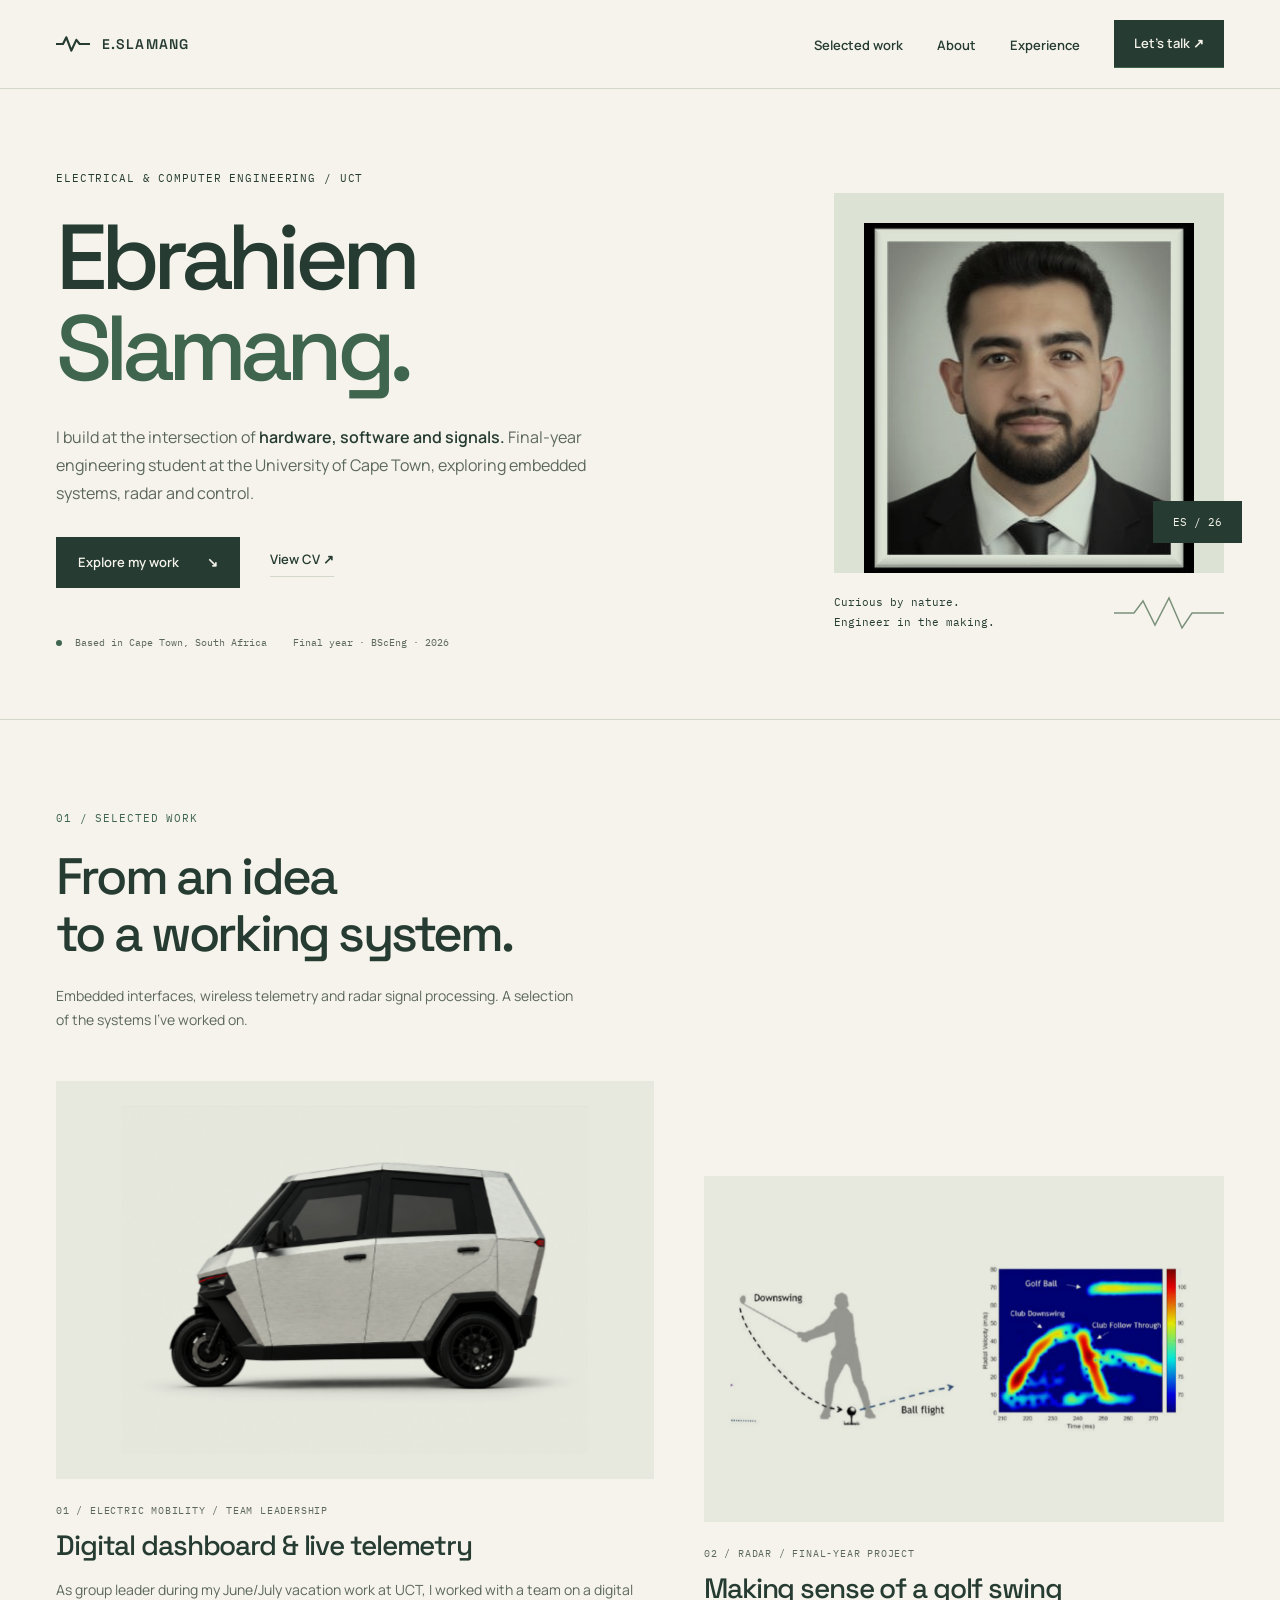
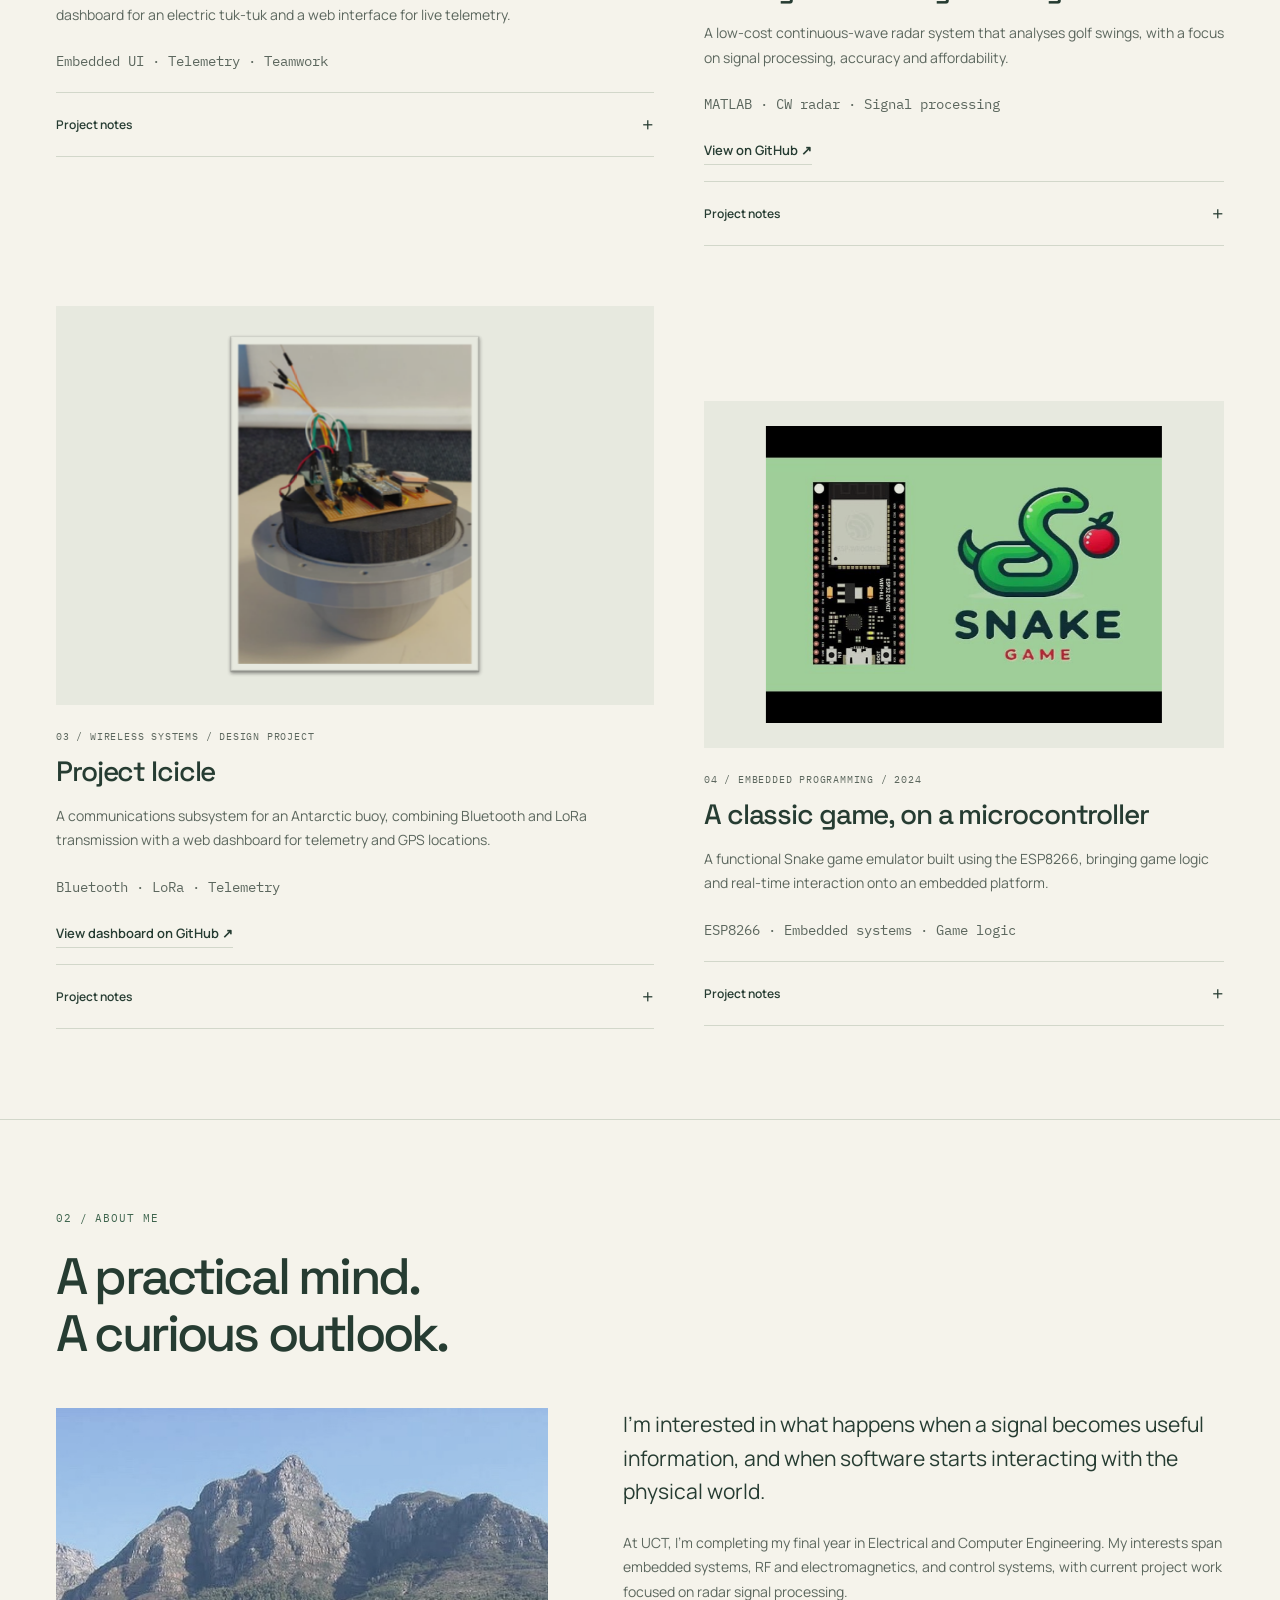
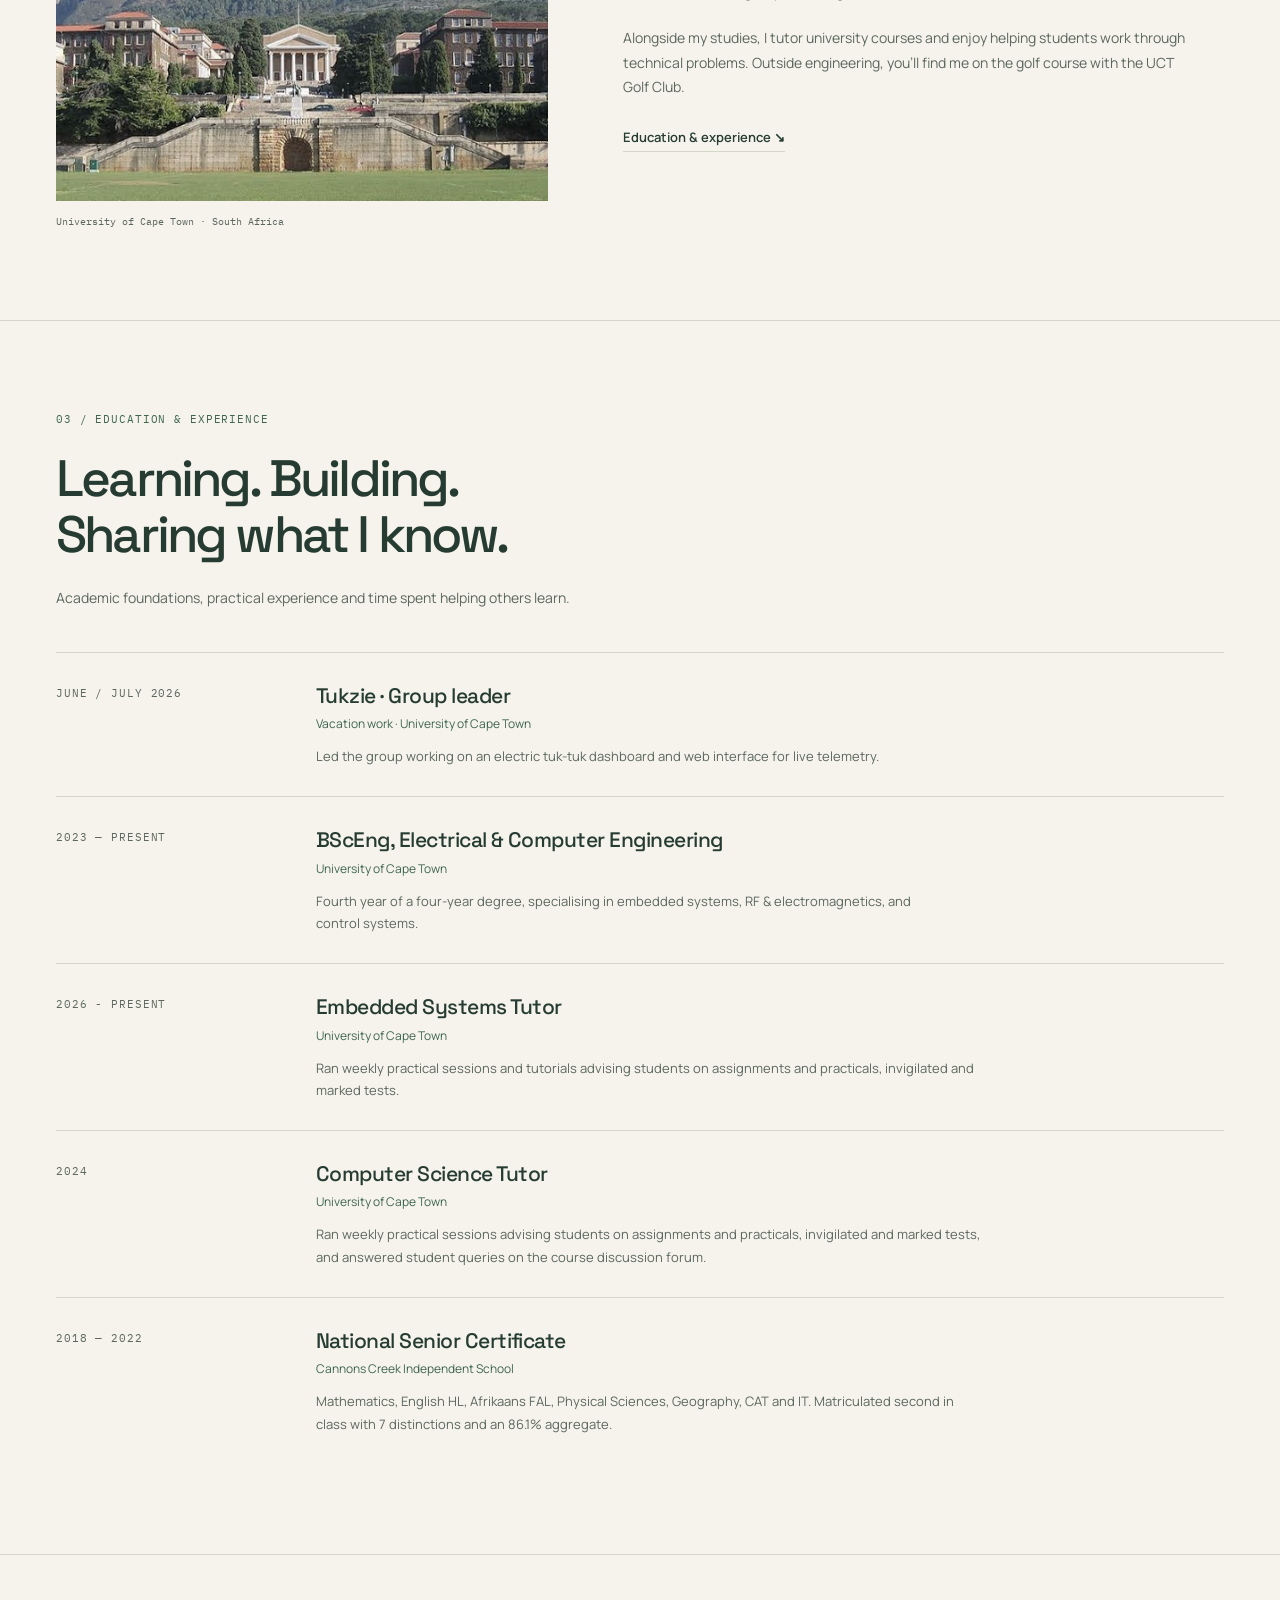
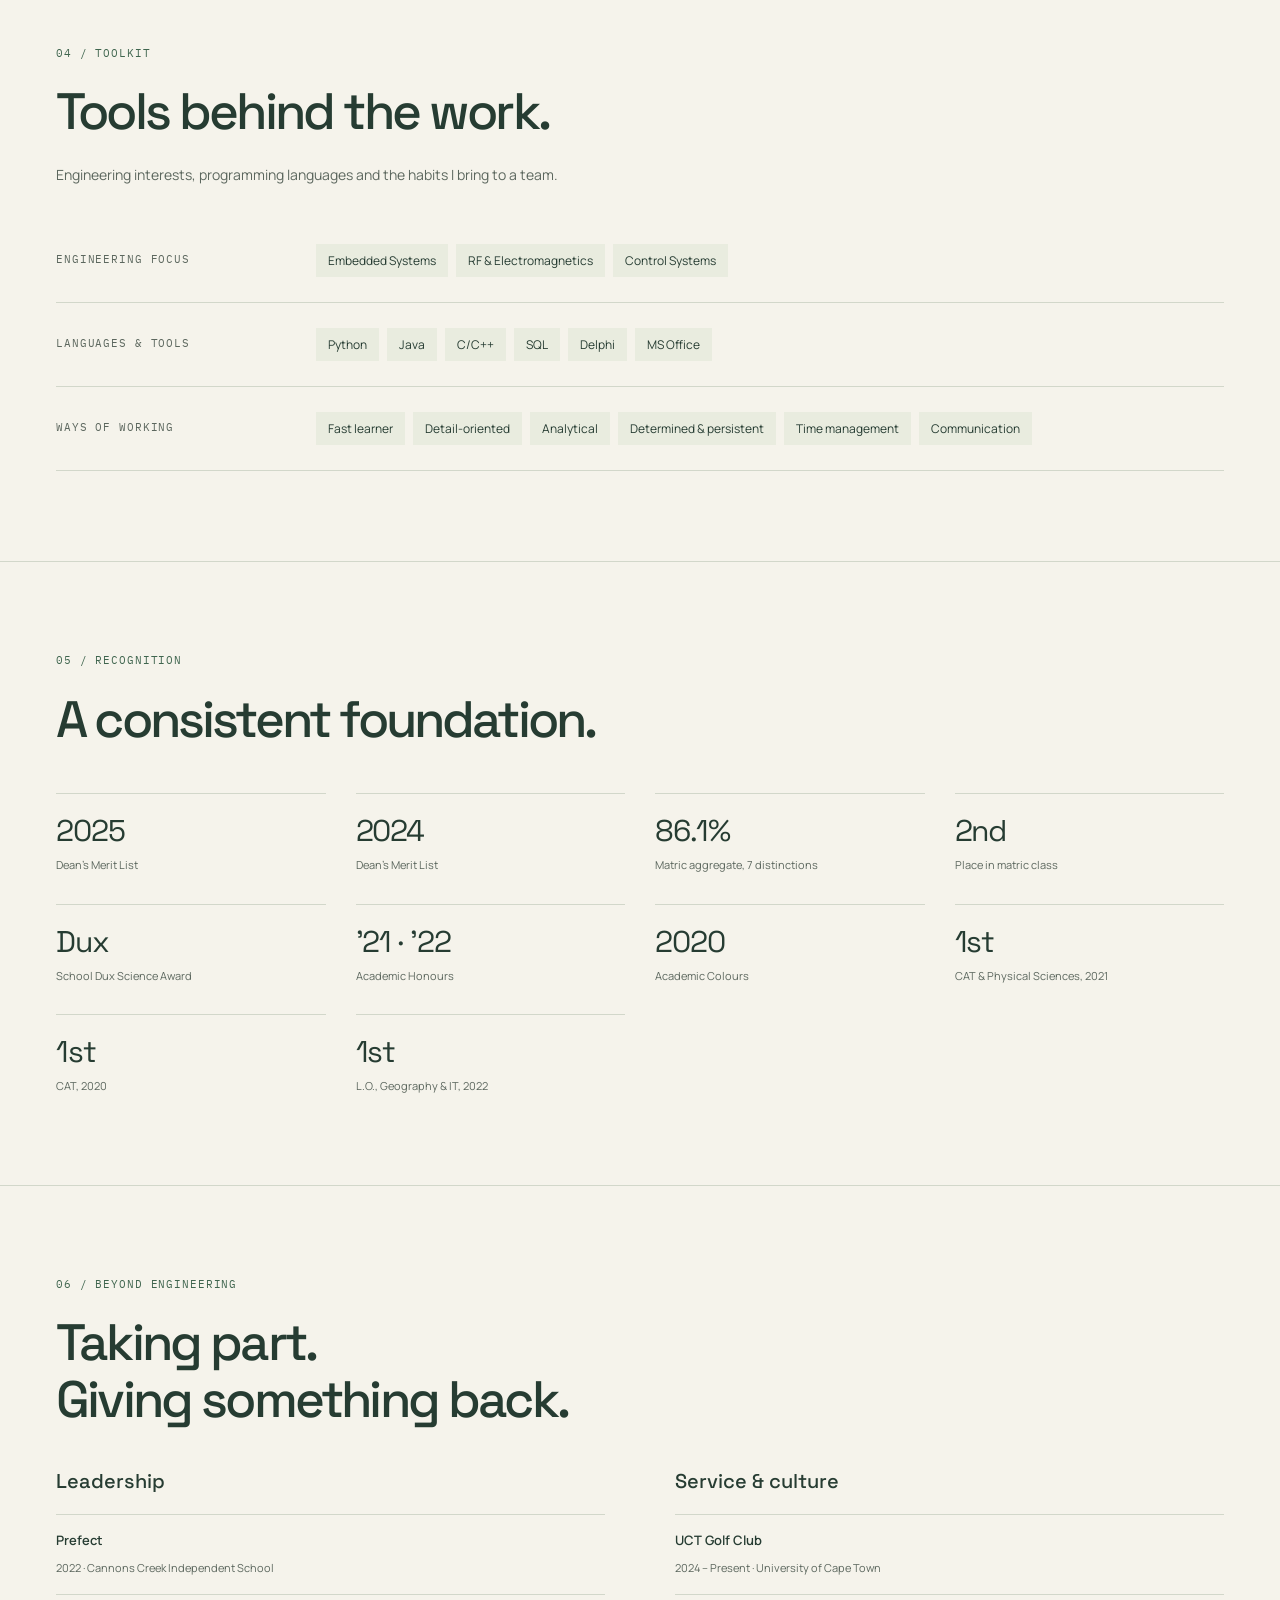
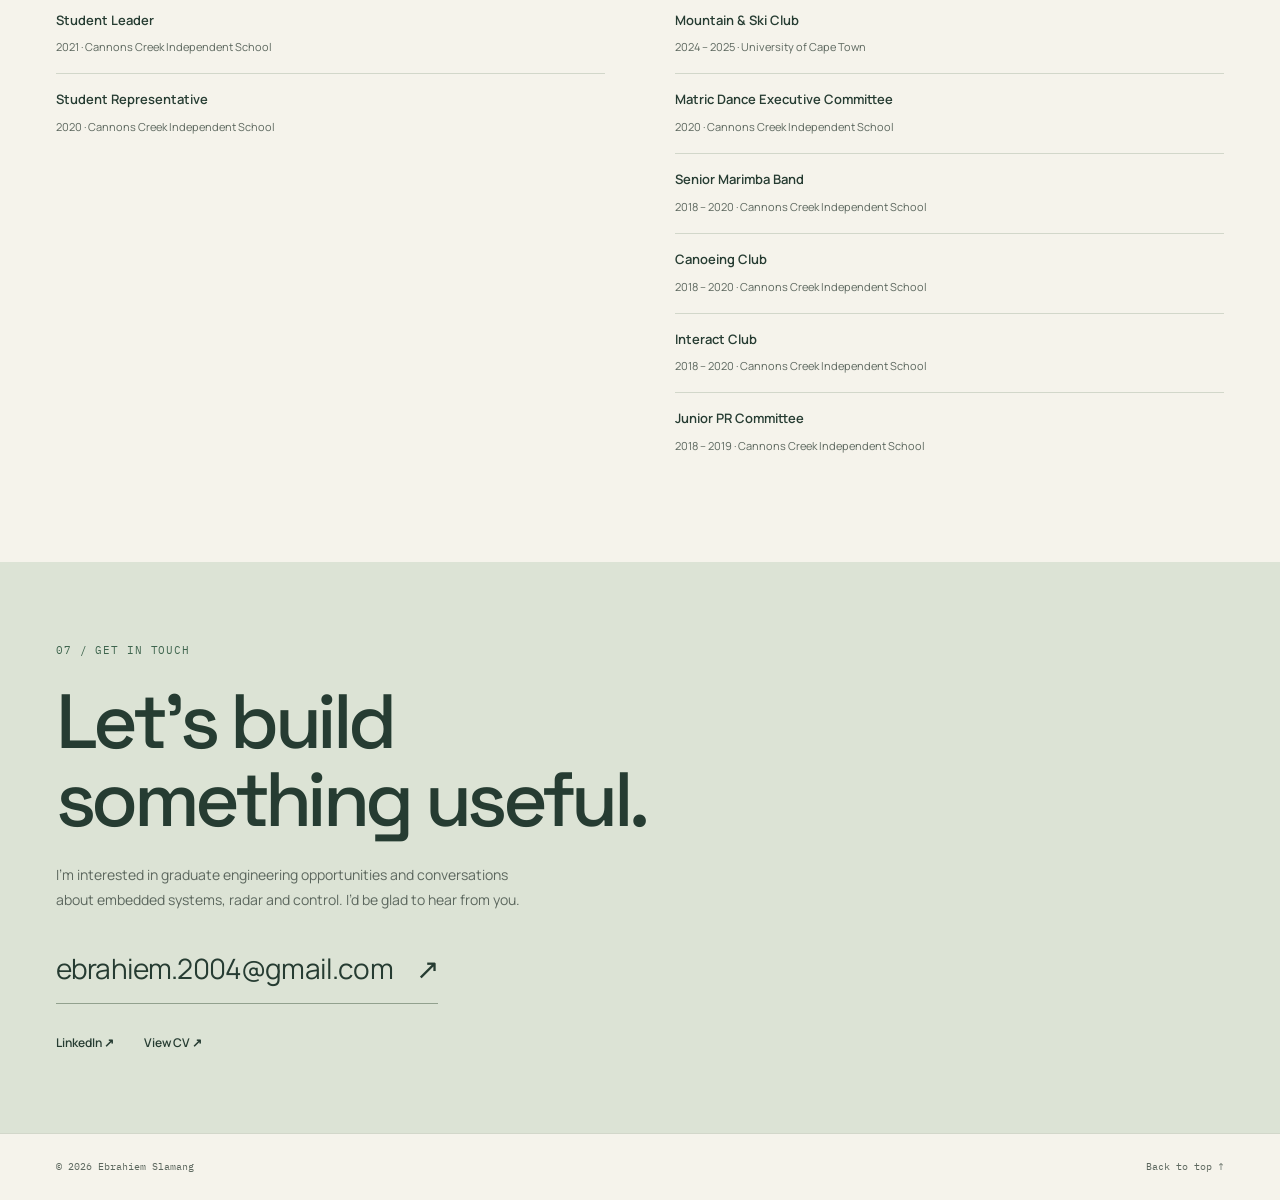
==== commit ec7c9a79: "- Golf radar card: mark project as complete, add repo link and a   description of the MATLAB CW-rada" ====
--- a/eportfolio/index.html
+++ b/eportfolio/index.html
@@ -68,7 +68,7 @@
 <img alt="Final Year Project: Low-Cost Radar Golf Swing Analyzer" loading="lazy" src="images/Golf.png"/>
 
 </div>
-<div class="artefact-body"><p class="project-category">02 / Radar / Final-year project</p><h3>Making sense of a golf swing</h3><p>I’m developing a low-cost radar system to analyse golf swings, with a focus on signal processing, accuracy and affordability.</p><p class="project-tools">MATLAB · CW radar · Signal processing</p><details><summary>Project notes <span aria-hidden="true">+</span></summary><div class="project-detail"><h4>Current work</h4><p>My MATLAB pipeline turns recorded continuous-wave radar signals into speed–time spectrograms. I’m investigating CFAR detection, clustering and reduced markers to describe the swing’s motion. This is ongoing research; performance is still being evaluated.</p></div></details></div>
+<div class="artefact-body"><p class="project-category">02 / Radar / Final-year project</p><h3>Making sense of a golf swing</h3><p>A low-cost continuous-wave radar system that analyses golf swings, with a focus on signal processing, accuracy and affordability.</p><p class="project-tools">MATLAB · CW radar · Signal processing</p><div class="project-links"><a class="text-link" href="https://github.com/EB-Slamang/Golf-Swing-Radar" rel="noopener" target="_blank">View on GitHub <span aria-hidden="true">↗</span></a></div><details><summary>Project notes <span aria-hidden="true">+</span></summary><div class="project-detail"><h4>What I built</h4><p>A self-contained MATLAB pipeline that processes recorded IPM-365 24&nbsp;GHz continuous-wave radar signals offline. It computes a short-time Fourier transform, converts Doppler frequency to radial speed, and applies CFAR detection with DBSCAN clustering to build a speed envelope of the swing. From that envelope it estimates backswing onset, top of backswing and peak radial speed, and from these the backswing and downswing durations and the tempo ratio. The repository includes a synthetic CFAR verification script and a dataset of 233 recordings.</p></div></details></div>
 </article>
 
 <article class="artefact-card">
@@ -76,7 +76,7 @@
 <img alt="Project Icicle communications subsystem" loading="lazy" src="images/Project_Icicle.png"/>
 
 </div>
-<div class="artefact-body"><p class="project-category">03 / Wireless systems / Design project</p><h3>Project Icicle</h3><p>A communications subsystem for an Antarctic buoy, combining Bluetooth and LoRa transmission with a web dashboard for telemetry and GPS locations.</p><p class="project-tools">Bluetooth · LoRa · Telemetry</p><details><summary>Project notes <span aria-hidden="true">+</span></summary><div class="project-detail"><h4>My contribution</h4><p>I developed the communications subsystem as part of my fourth-year design project, working across wireless data transmission and the interface used to view the buoy’s telemetry.</p></div></details></div>
+<div class="artefact-body"><p class="project-category">03 / Wireless systems / Design project</p><h3>Project Icicle</h3><p>A communications subsystem for an Antarctic buoy, combining Bluetooth and LoRa transmission with a web dashboard for telemetry and GPS locations.</p><p class="project-tools">Bluetooth · LoRa · Telemetry</p><div class="project-links"><a class="text-link" href="https://github.com/EB-Slamang/Bouy-Dashboard" rel="noopener" target="_blank">View dashboard on GitHub <span aria-hidden="true">↗</span></a></div><details><summary>Project notes <span aria-hidden="true">+</span></summary><div class="project-detail"><h4>My contribution</h4><p>I developed the communications subsystem as part of my fourth-year design project, working across wireless data transmission and the interface used to view the buoy’s telemetry.</p><h4>The dashboard</h4><p>A real-time mission dashboard for a network of Antarctic wave-measuring buoys, built with Python, Flask and Socket.IO. It receives telemetry over Iridium satellite or Bluetooth (HC-05), or from a simulation mode for demos, and shows buoy positions, wave height and signal strength on a live map. It also plots wave spectra, exports drift history to CSV and queues mode-change commands to the buoys.</p></div></details></div>
 </article>
 <article class="artefact-card">
 <div class="artefact-media">
--- a/eportfolio/css/styles.css
+++ b/eportfolio/css/styles.css
@@ -3,7 +3,9 @@
 *{box-sizing:border-box}html{scroll-behavior:smooth;scroll-padding-top:100px}body{margin:0;background:var(--paper);color:var(--ink);font-family:var(--sans);font-size:16px;line-height:1.75}a{color:inherit;text-decoration:none}button{font:inherit}img{display:block;max-width:100%}p,h1,h2,h3,h4,figure{margin:0}p{ text-wrap:pretty}h1,h2,h3{text-wrap:balance}a,button,summary{ -webkit-tap-highlight-color:transparent}a:focus-visible,button:focus-visible,summary:focus-visible{outline:3px solid var(--green);outline-offset:6px}::selection{background:var(--sage)}.section-inner,.header-inner{width:min(1240px,calc(100% - 112px));margin:auto}.skip-link{position:fixed;top:-100px;left:20px;padding:12px;background:var(--ink);color:white;z-index:20}.skip-link:focus{top:10px}.scan-progress{position:fixed;inset:0 auto auto 0;height:3px;background:var(--green);z-index:15;width:100%;transform:scaleX(0);transform-origin:left}
 .site-header{position:sticky;top:0;background:rgba(245,243,235,.96);z-index:10;border-bottom:1px solid var(--line)}.header-inner{height:88px;display:flex;align-items:center;justify-content:space-between}.brand{display:flex;align-items:center;gap:12px}.brand-mark{display:flex}.brand-text{font:600 14px var(--display);letter-spacing:.08em}.site-nav ol{display:flex;align-items:center;gap:34px;list-style:none;padding:0;margin:0}.nav-link{font-size:13px;font-weight:600;padding:10px 0;border-bottom:1px solid transparent}.nav-link:hover,.nav-link.is-active{border-color:var(--green)}.nav-link--cta{background:var(--ink);color:var(--paper);padding:12px 20px;display:block}.nav-link--cta:hover{background:var(--green)}.nav-toggle{display:none}
 .hero{padding:80px 0 66px}.hero-inner{display:grid;grid-template-columns:1.5fr 1fr;gap:70px;align-items:center}.eyebrow,.section-eyebrow,.project-category,.tl-date,.panel-group-title{font:400 11px/1.6 var(--mono);letter-spacing:.08em;text-transform:uppercase}.eyebrow{margin-bottom:25px}.hero-title{font:500 clamp(64px,7.2vw,104px)/.98 var(--display);letter-spacing:-.075em}.hero-title span{color:var(--green)}.hero-sub{max-width:540px;font-size:16px;margin-top:30px;color:var(--muted)}.hero-sub strong{font-weight:600;color:var(--ink)}.hero-actions{display:flex;align-items:center;gap:30px;margin:30px 0 46px}.btn{display:inline-flex;align-items:center;gap:28px;padding:14px 22px;font-size:13px;font-weight:600;transition:background .2s,transform .2s}.btn:hover{transform:translateY(-2px)}.btn:active{transform:translateY(1px)}.btn-primary{background:var(--ink);color:var(--paper)}.btn-primary:hover{background:var(--green)}.text-link{font-size:13px;font-weight:600;border-bottom:1px solid var(--line);padding-bottom:5px}.text-link:hover{border-color:var(--green)}.hero-stats{display:flex;flex-wrap:wrap;gap:8px 26px;font:10px/1.8 var(--mono);color:var(--muted)}.dot{display:inline-block;height:6px;width:6px;border-radius:50%;background:var(--green);margin-right:7px}.hero-visual{max-width:390px;width:100%;justify-self:end;padding-top:24px}.portrait-frame{background:var(--sage);position:relative;padding:30px 30px 0}.portrait-frame img{width:100%;height:350px;object-fit:cover;object-position:center;filter:saturate(.68);mix-blend-mode:multiply}.portrait-corner{position:absolute;right:-18px;bottom:30px;background:var(--ink);color:var(--paper);font:11px var(--mono);padding:14px 20px}.portrait-caption{display:flex;justify-content:space-between;align-items:center;font:11px/1.8 var(--mono);margin:20px 0}.portrait-caption svg{color:#7c917c}
-.section{padding:90px 0;border-top:1px solid var(--line)}.section-eyebrow{color:var(--green);margin-bottom:22px}.section-title{font:500 clamp(34px,4vw,55px)/1.1 var(--display);letter-spacing:-.055em;max-width:750px}.section-lead{max-width:530px;color:var(--muted);margin-top:22px;font-size:14px}.artefact-grid{display:grid;grid-template-columns:1.15fr 1fr;gap:60px 50px;margin-top:48px;align-items:start}.artefact-card:nth-child(even){margin-top:95px}.artefact-media{aspect-ratio:1.5;background:#e7e9df;padding:25px;overflow:hidden}.artefact-media img{width:100%;height:100%;object-fit:contain;mix-blend-mode:multiply;transition:transform .5s}.artefact-card:hover img{transform:scale(1.035)}.artefact-body{padding-top:24px}.project-category{font-size:10px;color:var(--muted);margin-bottom:10px}.artefact-body h3{font:500 28px/1.2 var(--display);letter-spacing:-.04em;margin-bottom:15px}.artefact-body>p:not(.project-category){font-size:14px;color:var(--muted)}.artefact-body .project-tools{font:10px/1.8 var(--mono);margin:22px 0 18px}.artefact-body details{border-top:1px solid var(--line);border-bottom:1px solid var(--line)}summary{cursor:pointer;list-style:none;padding:14px 0;font-size:12px;font-weight:600;display:flex;justify-content:space-between;align-items:center}summary::-webkit-details-marker{display:none}summary span{font-size:20px;font-weight:400;transition:transform .2s}details[open] summary span{transform:rotate(45deg)}.project-detail{padding:0 0 20px;font-size:13px;color:var(--muted)}.project-detail h4{color:var(--ink);margin-bottom:6px}.about-grid{display:grid;grid-template-columns:.9fr 1.1fr;gap:75px;margin-top:46px;align-items:start}.about-photo img{width:100%;aspect-ratio:1.25;object-fit:cover;filter:saturate(.65)}figcaption{font:10px/1.7 var(--mono);color:var(--muted);margin-top:12px}.about-text p{font-size:14px;color:var(--muted);margin-bottom:22px}.about-text p.about-intro{font-size:21px;line-height:1.6;color:var(--ink)}.timeline{list-style:none;padding:0;margin:42px 0 0}.tl-item{padding:28px 0;border-top:1px solid var(--line)}.tl-content{display:grid;grid-template-columns:220px 1fr;gap:3px 40px}.tl-date{grid-row:1/4;padding-top:4px;color:var(--muted)}.tl-title{font:500 21px/1.4 var(--display);letter-spacing:-.025em}.tl-org{font-size:12px;color:var(--green)}.tl-desc{font-size:13px;color:var(--muted);max-width:670px;margin-top:8px}.tl-node{display:none}.panel-group{display:grid;grid-template-columns:220px 1fr;gap:40px;padding:25px 0;border-bottom:1px solid var(--line)}.panel-group:first-of-type{margin-top:32px}.panel-group-title{padding-top:7px;color:var(--muted)}.module-grid{display:flex;flex-wrap:wrap;gap:8px}.module{font-size:12px;padding:6px 12px;background:#e9ecdf}.module-led{display:none}.readout-grid{display:grid;grid-template-columns:repeat(4,1fr);gap:30px;margin-top:45px}.readout{border-top:1px solid var(--line);padding-top:16px}.readout-num{display:block;font:400 30px/1.4 var(--display);letter-spacing:-.035em}.readout-label{font-size:11px;line-height:1.5;display:block;color:var(--muted);margin-top:5px}.involve-grid{display:grid;grid-template-columns:1fr 1fr;gap:70px;margin-top:40px}.involve-heading{font:500 20px var(--display);margin-bottom:20px}.involve-list{list-style:none;padding:0;margin:0}.involve-list li{border-top:1px solid var(--line);padding:14px 0}.involve-role{display:block;font-size:13px;font-weight:600}.involve-meta{font-size:11px;color:var(--muted)}.contact{padding:80px 0;background:var(--sage)}.contact-title{font:500 clamp(48px,6vw,80px)/1.02 var(--display);letter-spacing:-.06em}.contact-sub{font-size:14px;color:var(--muted);max-width:490px;margin-top:25px}.contact-actions{margin-top:32px}.contact-email{font-size:clamp(16px,2.5vw,28px);letter-spacing:-.03em;border-bottom:1px solid #92a18e;padding-bottom:10px;display:inline-block;overflow-wrap:anywhere}.contact-email span{margin-left:18px}.contact-links{display:flex;gap:30px;margin-top:28px;font-size:12px;font-weight:600}.contact-links a:hover{text-decoration:underline}.site-footer{border-top:1px solid var(--line)}.footer-inner{padding:24px 0;display:flex;justify-content:space-between;font:10px/1.8 var(--mono);color:var(--muted)}
+.section{padding:90px 0;border-top:1px solid var(--line)}.section-eyebrow{color:var(--green);margin-bottom:22px}.section-title{font:500 clamp(34px,4vw,55px)/1.1 var(--display);letter-spacing:-.055em;max-width:750px}.section-lead{max-width:530px;color:var(--muted);margin-top:22px;font-size:14px}.artefact-grid{display:grid;grid-template-columns:1.15fr 1fr;gap:60px 50px;margin-top:48px;align-items:start}.artefact-card:nth-child(even){margin-top:95px}.artefact-media{aspect-ratio:1.5;background:#e7e9df;padding:25px;overflow:hidden}.artefact-media img{width:100%;height:100%;object-fit:contain;mix-blend-mode:multiply;transition:transform .5s}.artefact-card:hover img{transform:scale(1.035)}.artefact-body{padding-top:24px}.project-category{font-size:10px;color:var(--muted);margin-bottom:10px}.artefact-body h3{font:500 28px/1.2 var(--display);letter-spacing:-.04em;margin-bottom:15px}.artefact-body>p:not(.project-category){font-size:14px;color:var(--muted)}.artefact-body .project-tools{font:10px/1.8 var(--mono);margin:22px 0 18px}.artefact-body details{border-top:1px solid var(--line);border-bottom:1px solid var(--line)}summary{cursor:pointer;list-style:none;padding:14px 0;font-size:12px;font-weight:600;display:flex;justify-content:space-between;align-items:center}summary::-webkit-details-marker{display:none}summary span{font-size:20px;font-weight:400;transition:transform .2s}details[open] summary span{transform:rotate(45deg)}.project-detail{padding:0 0 20px;font-size:13px;color:var(--muted)}.project-detail h4{color:var(--ink);margin-bottom:6px}
+.project-links{margin:0 0 18px}
+.project-detail h4+p+h4{margin-top:14px}.about-grid{display:grid;grid-template-columns:.9fr 1.1fr;gap:75px;margin-top:46px;align-items:start}.about-photo img{width:100%;aspect-ratio:1.25;object-fit:cover;filter:saturate(.65)}figcaption{font:10px/1.7 var(--mono);color:var(--muted);margin-top:12px}.about-text p{font-size:14px;color:var(--muted);margin-bottom:22px}.about-text p.about-intro{font-size:21px;line-height:1.6;color:var(--ink)}.timeline{list-style:none;padding:0;margin:42px 0 0}.tl-item{padding:28px 0;border-top:1px solid var(--line)}.tl-content{display:grid;grid-template-columns:220px 1fr;gap:3px 40px}.tl-date{grid-row:1/4;padding-top:4px;color:var(--muted)}.tl-title{font:500 21px/1.4 var(--display);letter-spacing:-.025em}.tl-org{font-size:12px;color:var(--green)}.tl-desc{font-size:13px;color:var(--muted);max-width:670px;margin-top:8px}.tl-node{display:none}.panel-group{display:grid;grid-template-columns:220px 1fr;gap:40px;padding:25px 0;border-bottom:1px solid var(--line)}.panel-group:first-of-type{margin-top:32px}.panel-group-title{padding-top:7px;color:var(--muted)}.module-grid{display:flex;flex-wrap:wrap;gap:8px}.module{font-size:12px;padding:6px 12px;background:#e9ecdf}.module-led{display:none}.readout-grid{display:grid;grid-template-columns:repeat(4,1fr);gap:30px;margin-top:45px}.readout{border-top:1px solid var(--line);padding-top:16px}.readout-num{display:block;font:400 30px/1.4 var(--display);letter-spacing:-.035em}.readout-label{font-size:11px;line-height:1.5;display:block;color:var(--muted);margin-top:5px}.involve-grid{display:grid;grid-template-columns:1fr 1fr;gap:70px;margin-top:40px}.involve-heading{font:500 20px var(--display);margin-bottom:20px}.involve-list{list-style:none;padding:0;margin:0}.involve-list li{border-top:1px solid var(--line);padding:14px 0}.involve-role{display:block;font-size:13px;font-weight:600}.involve-meta{font-size:11px;color:var(--muted)}.contact{padding:80px 0;background:var(--sage)}.contact-title{font:500 clamp(48px,6vw,80px)/1.02 var(--display);letter-spacing:-.06em}.contact-sub{font-size:14px;color:var(--muted);max-width:490px;margin-top:25px}.contact-actions{margin-top:32px}.contact-email{font-size:clamp(16px,2.5vw,28px);letter-spacing:-.03em;border-bottom:1px solid #92a18e;padding-bottom:10px;display:inline-block;overflow-wrap:anywhere}.contact-email span{margin-left:18px}.contact-links{display:flex;gap:30px;margin-top:28px;font-size:12px;font-weight:600}.contact-links a:hover{text-decoration:underline}.site-footer{border-top:1px solid var(--line)}.footer-inner{padding:24px 0;display:flex;justify-content:space-between;font:10px/1.8 var(--mono);color:var(--muted)}
 @media(min-width:1600px){.hero{padding-top:100px;padding-bottom:90px}}@media(max-width:1000px){.section-inner,.header-inner{width:calc(100% - 64px)}.hero-inner{gap:40px}.hero-title{font-size:74px}.hero-visual{max-width:320px}.portrait-frame{padding:20px 20px 0}.portrait-frame img{height:300px}.hero-stats{display:block}.site-nav ol{gap:22px}.artefact-grid{gap:40px 30px}.about-grid{gap:40px}.tl-content,.panel-group{grid-template-columns:180px 1fr;gap:15px 25px}}
 @media(max-width:700px){html{scroll-padding-top:90px}.section-inner,.header-inner{width:calc(100% - 40px)}.header-inner{height:72px}.brand-text{font-size:12px}.nav-toggle{display:flex;flex-direction:column;gap:5px;border:1px solid var(--line);padding:12px;background:none;cursor:pointer}.nav-toggle span{width:20px;height:1px;background:var(--ink)}.site-nav{position:absolute;top:72px;left:0;right:0;background:var(--paper);padding:20px;border-bottom:1px solid var(--line);visibility:hidden;opacity:0;transition:opacity .2s}.site-nav.is-open{visibility:visible;opacity:1}.site-nav ol{display:flex;align-items:stretch;flex-direction:column;gap:8px}.nav-link{display:block;padding:10px}.hero{padding:44px 0 42px}.hero-inner{grid-template-columns:1fr;gap:26px}.eyebrow{font-size:9px;margin-bottom:23px}.hero-title{font-size:clamp(58px,14vw,90px)}.hero-sub{font-size:14px;margin-top:23px}.hero-actions{margin:24px 0 28px}.hero-stats{font-size:9px}.hero-visual{max-width:100%;display:grid;grid-template-columns:150px 1fr;gap:25px;align-items:center;padding:0;justify-self:start}.portrait-frame{padding:10px 10px 0}.portrait-frame img{height:150px}.portrait-corner{display:none}.portrait-caption{display:block;font-size:10px}.portrait-caption svg{display:block;margin-top:20px;width:90px}.section{padding:56px 0}.section-eyebrow{font-size:10px;margin-bottom:18px}.section-title{font-size:38px}.section-lead{font-size:13px}.artefact-grid{grid-template-columns:1fr;gap:38px;margin-top:32px}.artefact-card:nth-child(even){margin-top:0}.artefact-media{aspect-ratio:1.55;padding:18px}.artefact-body{padding-top:18px}.artefact-body h3{font-size:26px}.about-grid{grid-template-columns:1fr;gap:26px;margin-top:30px}.about-photo img{aspect-ratio:1.7}.about-text p.about-intro{font-size:19px}.tl-content{grid-template-columns:1fr;gap:4px}.tl-date{grid-row:auto;margin-bottom:6px}.tl-title{font-size:19px}.panel-group{grid-template-columns:1fr;gap:16px}.readout-grid{grid-template-columns:repeat(2,1fr);gap:22px}.readout-num{font-size:28px}.involve-grid{grid-template-columns:1fr;gap:35px}.contact{padding:55px 0}.contact-title{font-size:54px}.contact-email span{margin-left:5px}.footer-inner{font-size:9px;gap:15px}.btn{padding:12px 17px;font-size:12px}.text-link{font-size:12px}}
 @media(prefers-reduced-motion:reduce){html{scroll-behavior:auto}*,*::before,*::after{animation:none!important;transition:none!important}}@media print{.site-header,.scan-progress,.hero-actions,.back-to-top{display:none}.section,.contact,.hero{padding:25px 0}.section-inner{width:100%}.artefact-card,.tl-item{break-inside:avoid}body{font-size:11pt;background:white}.artefact-card:nth-child(even){margin-top:0}}
